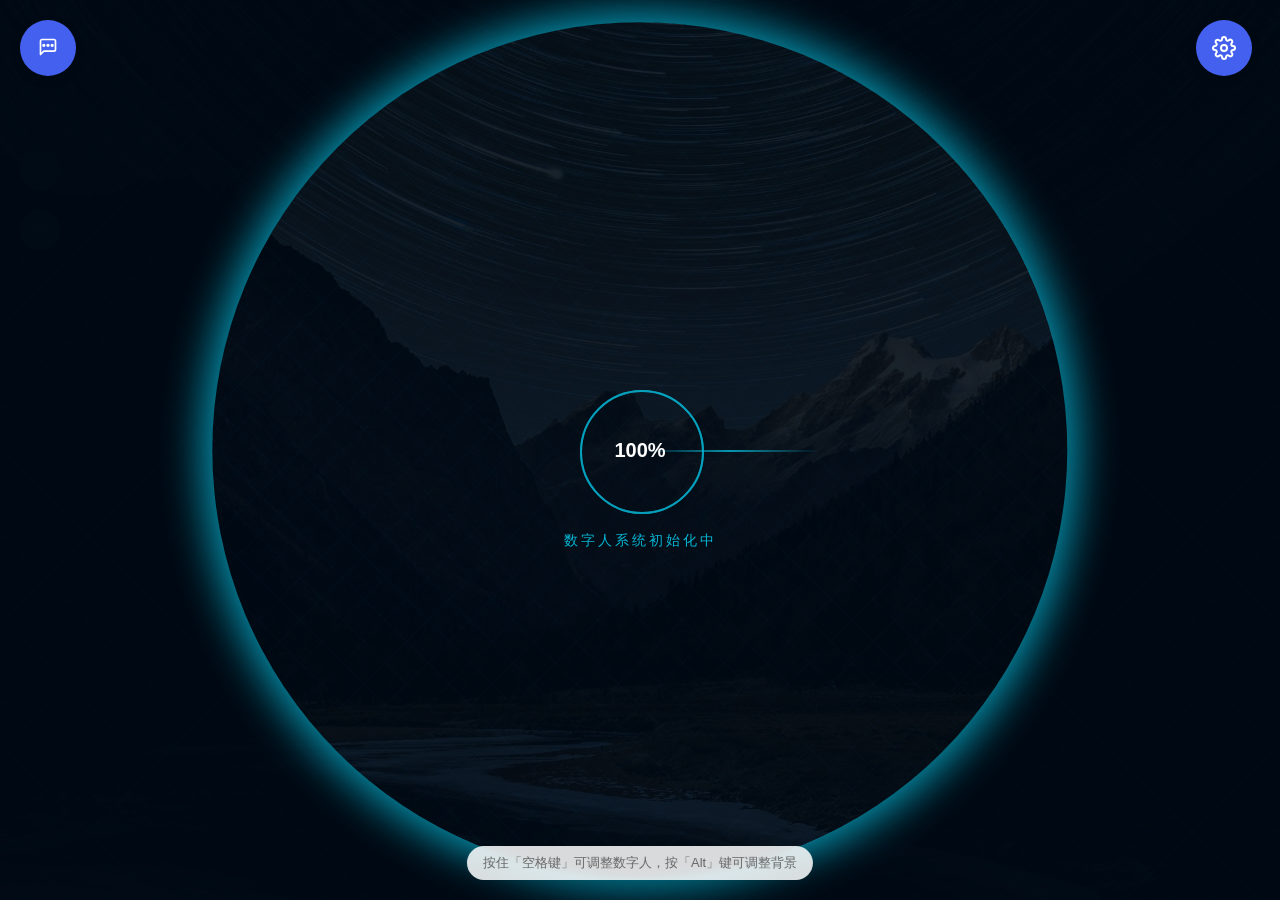
==== webrtcapi-asr.html @ 17088f45 "解决宽高比失调的图片居中问题，并且数字人位置逻辑暴露选项给用户选择，为数字人缩小后宽度暴露控件控制" ====
<!DOCTYPE html>
<html>
<head>
    <meta charset="UTF-8"/>
    <meta name="viewport" content="width=device-width, initial-scale=1.0, maximum-scale=1.0, user-scalable=no">
    <title>数字人控制面板</title>
    <!-- 添加广播服务脚本引用 -->
    <script src="./asr/ws-bridge.js"></script>
    <!-- 添加 Face-API.js引用 -->
    <!-- <script defer src="https://gcore.jsdelivr.net/npm/@vladmandic/face-api@1.7.12/dist/face-api.js"></script> -->
    <script src="./face/face-api.js"></script>
    <script>
        // 初始化Face-API模型路径
        document.addEventListener('DOMContentLoaded', async () => {
            try {
                // 设置模型加载路径，使用jsDelivr CDN加速
                const MODEL_URL = './moduls/';
                
                // 加载人脸检测模型（只加载最基础的模型即可）
                await faceapi.nets.tinyFaceDetector.loadFromUri(MODEL_URL);
                console.log('人脸检测模型加载成功');
                
                // 将faceapi对象绑定到window，方便全局访问
                window.faceApiLoaded = true;
            } catch (error) {
                console.error('人脸检测模型加载失败:', error);
            }
        });
    </script>
    <script type="module">
        // 导入加载动画组件
        import LoadingAnimation from './loading-animation-component.js';
        
        // 当页面加载完成后初始化加载动画
        document.addEventListener('DOMContentLoaded', () => {
            // 创建加载动画实例
            const loadingAnimation = new LoadingAnimation({
                loadingText: '数字人系统初始化中',
                autoStart: true,
                duration: 800,
                onComplete: () => {
                    console.log('加载动画完成，页面内容已完全显示');
                }
            });
            
            // 将加载动画实例绑定到window对象，以便其他地方可以访问
            window.loadingAnimation = loadingAnimation;
        });
    </script>
    <style>
        :root {
            --primary-color: #4361ee;
            --primary-hover: #3a56d4;
            --secondary-color: #f72585;
            --text-primary: #333;
            --text-secondary: #666;
            --background-light: #ffffff;
            --background-dark: #f8f9fa;
            --border-color: #e0e0e0;
            --success-color: #2ec4b6;
            --warning-color: #ff9f1c;
            --box-shadow: 0 4px 12px rgba(0, 0, 0, 0.08);
            --border-radius: 12px;
            --transition: all 0.1s ease;
        }

        body {
            font-family: 'Inter', -apple-system, BlinkMacSystemFont, 'Segoe UI', Roboto, Oxygen, Ubuntu, Cantarell, sans-serif;
            margin: 0;
            padding: 0;
            background-image: linear-gradient(135deg, #f5f7fa 0%, #e4e7eb 100%);
            overflow: hidden;
            color: var(--text-primary);
        }

        @font-face {
            font-family: 'ChillLongCangKaiMedium';
            src: url('./font-family/ChillLongCangKai_Medium.otf') format('opentype');
            font-weight: normal;
            font-style: normal;
        }

        /* @font-face {
            font-family: 'ChillLongCangKaiExtraBold';
            src: url('./font-family/ChillLongCangKai_ExtraBold.otf') format('opentype');
            font-weight: normal;
            font-style: normal;
        }

        @font-face {
            font-family: 'ChillLongCangKaiBold';
            src: url('./font-family/ChillLongCangKai_Bold.otf') format('opentype');
            font-weight: normal;
            font-style: normal;
        }

        @font-face {
            font-family: 'ChillLongCangKaiRegular';
            src: url('./font-family/ChillLongCangKai_Regular.otf') format('opentype');
            font-weight: normal;
            font-style: normal;
        } */

        /* ASR状态指示器样式 */
        #asr-status {
            position: fixed;
            bottom: 20px;
            right: 85px;
            background-color: rgba(255, 255, 255, 0.85);
            color: var(--success-color);
            padding: 8px 15px;
            border-radius: 50px;
            font-size: 14px;
            box-shadow: var(--box-shadow);
            z-index: 1002;
            backdrop-filter: blur(4px);
            cursor: pointer;
            transition: var(--transition);
        }
        
        #asr-status.paused {
            color: var(--warning-color);
        }
        
        #asr-status:hover {
            background-color: rgba(255, 255, 255, 0.95);
            transform: translateY(-2px);
        }

        .main-container {
            position: relative;
            width: 100vw;
            height: 100vh;
            background-size: cover;
            background-position: center;
            background-repeat: no-repeat;
        }

        #media {
            width: 100%;
            height: 100%;
            position: relative;
            display: flex;
            justify-content: center;
            align-items: center;
        }

        #canvas {
            position: absolute;
            z-index: 1000;
            cursor: default;
            transition: var(--transition);
        }

        #canvas.draggable {
            cursor: move;
            filter: brightness(1.05);
        }

        .canvas-status {
            position: absolute;
            bottom: 20px;
            left: 50%;
            transform: translateX(-50%);
            font-size: 13px;
            color: var(--text-secondary);
            background-color: rgba(255, 255, 255, 0.85);
            padding: 8px 16px;
            border-radius: 50px;
            z-index: 1001;
            box-shadow: var(--box-shadow);
            transition: var(--transition);
            backdrop-filter: blur(4px);
        }

        /* 设置按钮样式 */
        #settings-button {
            position: absolute;
            top: 20px;
            right: 20px;
            width: 56px;
            height: 56px;
            border-radius: 50%;
            background-color: var(--primary-color);
            box-shadow: var(--box-shadow);
            cursor: pointer;
            z-index: 1002;
            display: flex;
            justify-content: center;
            align-items: center;
            transition: var(--transition);
            border: none;
        }

        #settings-button:hover {
            transform: scale(1.05);
            background-color: var(--primary-hover);
        }

        #settings-button img {
            width: 28px;
            height: 28px;
            opacity: 0.8;
            transition: var(--transition);
        }

        #settings-button:hover img {
            opacity: 1;
        }

        /* 弹窗样式 */
        #settings-modal {
            display: none;
            position: absolute;
            top: 20px;
            right: 20px;
            width: 400px;
            background-color: var(--background-light);
            border-radius: var(--border-radius);
            box-shadow: 0 10px 30px rgba(0, 0, 0, 0.15);
            z-index: 1003;
            padding: 0;
            max-height: calc(100vh - 40px);
            overflow: hidden;
            transition: var(--transition);
        }

        .modal-scroll-container {
            max-height: calc(100vh - 220px);
            overflow-y: auto;
            padding: 0 20px 20px 20px;
            scrollbar-width: none; /* Firefox */
            -ms-overflow-style: none; /* IE and Edge */
        }

        .modal-scroll-container:hover {
            scrollbar-width: thin; /* Firefox */
            scrollbar-color: var(--border-color) transparent;
        }

        .modal-scroll-container::-webkit-scrollbar {
            width: 0; /* Chrome, Safari, Opera */
            display: none;
        }

        .modal-scroll-container:hover::-webkit-scrollbar {
            width: 6px;
            display: block;
        }

        .modal-scroll-container::-webkit-scrollbar-track {
            background: transparent;
        }

        .modal-scroll-container::-webkit-scrollbar-thumb {
            background-color: var(--border-color);
            border-radius: 10px;
        }

        .chat-modal-header {
            position: sticky;
            top: 0;
            display: flex;
            justify-content: space-between;
            align-items: center;
            padding: 20px;
            border-bottom: 1px solid var(--border-color);
            /*background-color: var(--background-light);*/
            z-index: 2;
        }

        .modal-header {
            position: sticky;
            top: 0;
            display: flex;
            justify-content: space-between;
            align-items: center;
            padding: 20px;
            border-bottom: 1px solid var(--border-color);
            background-color: var(--background-light);
            z-index: 2;
        }

        .modal-header h2 {
            margin: 0;
            font-size: 18px;
            font-weight: 600;
            color: var(--text-primary);
        }

        .close-button {
            background: none;
            border: none;
            font-size: 24px;
            cursor: pointer;
            color: var(--text-secondary);
            display: flex;
            align-items: center;
            justify-content: center;
            width: 32px;
            height: 32px;
            border-radius: 50%;
            transition: var(--transition);
        }

        .close-button:hover {
            background-color: rgba(0, 0, 0, 0.05);
            color: var(--text-primary);
        }

        .modal-section {
            margin-bottom: 22px;
            padding-bottom: 18px;
            border-bottom: 1px solid var(--border-color);
        }

        .modal-section:last-child {
            border-bottom: none;
            margin-bottom: 0;
            padding-bottom: 0;
        }

        .section-title {
            font-size: 16px;
            font-weight: 600;
            margin: 20px 0 16px 0;
            color: var(--text-primary);
            display: flex;
            align-items: center;
        }

        .section-title svg {
            margin-right: 8px;
            color: var(--primary-color);
        }

        /* 表单样式 */
        .form-group {
            margin-bottom: 16px;
        }

        .form-group label {
            display: block;
            margin-bottom: 8px;
            font-size: 14px;
            color: var(--text-secondary);
            font-weight: 500;
        }

        .form-control {
            width: 100%;
            padding: 12px;
            border: 1px solid var(--border-color);
            border-radius: 8px;
            box-sizing: border-box;
            resize: vertical;
            font-family: inherit;
            transition: var(--transition);
            font-size: 14px;
        }

        .form-control:focus {
            outline: none;
            border-color: var(--primary-color);
            box-shadow: 0 0 0 3px rgba(67, 97, 238, 0.15);
        }

        .range-container {
            display: flex;
            align-items: center;
            gap: 12px;
        }

        .range-container input[type="range"] {
            flex: 1;
        }

        .range-value {
            min-width: 40px;
            padding: 4px 8px;
            background-color: var(--background-dark);
            border-radius: 4px;
            text-align: center;
            font-size: 13px;
            font-weight: 500;
            border: 0;
        }

        button {
            padding: 10px 16px;
            background-color: var(--primary-color);
            color: white;
            border: none;
            border-radius: 8px;
            cursor: pointer;
            font-size: 14px;
            font-weight: 500;
            margin-right: 8px;
            margin-bottom: 8px;
            transition: var(--transition);
        }

        button:hover {
            background-color: var(--primary-hover);
            transform: translateY(-1px);
        }

        button:active {
            transform: translateY(0);
        }

        button:disabled {
            background-color: #cccccc;
            cursor: not-allowed;
            transform: none;
        }

        .button-group {
            display: flex;
            flex-wrap: wrap;
            gap: 8px;
        }

        /* 开关样式 */
        .switch-container {
            display: flex;
            align-items: center;
            margin-bottom: 16px;

        }

        .switch-container label {
            margin: 0 10px 0 0;
            cursor: pointer;
        }

        .switch {
            position: relative;
            display: inline-block;
            width: 44px;
            height: 24px;
        }

        .switch input {
            opacity: 0;
            width: 0;
            height: 0;
        }

        .slider {
            position: absolute;
            cursor: pointer;
            top: 0;
            left: 0;
            right: 0;
            bottom: 0;
            background-color: #ccc;
            transition: .4s;
            border-radius: 34px;
        }

        .slider:before {
            position: absolute;
            content: "";
            height: 18px;
            width: 18px;
            left: 3px;
            bottom: 3px;
            background-color: white;
            transition: .4s;
            border-radius: 50%;
        }

        input:checked + .slider {
            background-color: var(--primary-color);
        }

        input:focus + .slider {
            box-shadow: 0 0 0 3px rgba(67, 97, 238, 0.15);
        }

        input:checked + .slider:before {
            transform: translateX(20px);
        }

        /* 文件上传样式 */
        .file-upload {
            position: relative;
            overflow: hidden;
            margin-top: 8px;
            width: 100%;
        }

        .file-upload-label {
            display: block;
            padding: 12px;
            background-color: var(--background-dark);
            color: var(--text-primary);
            border: 1px dashed var(--border-color);
            border-radius: 8px;
            cursor: pointer;
            text-align: center;
            transition: var(--transition);
        }

        .file-upload-label:hover {
            background-color: #f0f0f0;
        }

        .file-upload-label svg {
            margin-right: 8px;
            vertical-align: middle;
        }

        .file-upload input[type="file"] {
            position: absolute;
            font-size: 100px;
            opacity: 0;
            right: 0;
            top: 0;
            cursor: pointer;
        }

        /* 按钮变体 */
        .btn-secondary {
            background-color: var(--background-dark);
            color: var(--text-primary);
            border: 1px solid var(--border-color);
        }

        .btn-secondary:hover {
            background-color: #e9ecef;
        }

        .btn-success {
            background-color: var(--success-color);
        }

        .btn-success:hover {
            background-color: #25b0a3;
        }

        .btn-warning {
            background-color: var(--warning-color);
        }

        .btn-warning:hover {
            background-color: #f59000;
        }

        /* 颜色选择器样式 */
        input[type="color"] {
            -webkit-appearance: none;
            border: none;
            width: 40px;
            height: 40px;
            border-radius: 8px;
            cursor: pointer;
        }

        input[type="color"]::-webkit-color-swatch-wrapper {
            padding: 0;
        }

        input[type="color"]::-webkit-color-swatch {
            border: none;
            border-radius: 8px;
        }

        .color-preview {
            display: flex;
            align-items: center;
        }

        .color-value {
            margin-left: 12px;
            font-family: monospace;
            font-size: 14px;
            padding: 4px 8px;
            background-color: var(--background-dark);
            border-radius: 4px;
        }

        /* ASR iframe */
        .asr-container {
            background-color: var(--background-dark);
            border: 1px solid var(--border-color);
            border-radius: 8px;
            /*overflow: hidden;*/
            height: auto; /* Change from 100% to auto */
        }

        #asr-iframe {
            border: none;
            background-color: white;
            height: auto; /* Allow height to adjust automatically */
            min-height: 500px; /* Set a minimum height if needed */
        }

        /* 响应式样式 */
        @media (max-width: 768px) {
            #settings-modal {
                width: calc(100% - 40px);
                right: 20px;
                /*max-height: 80vh;*/
            }

            #settings-button {
                width: 48px;
                height: 48px;
            }

            #settings-button img {
                width: 24px;
                height: 24px;
            }

            .canvas-status {
                display: none;
            }
        }

        /* 标签页样式 */
        .tabs {
            display: flex;
            border-bottom: 1px solid var(--border-color);
            margin-bottom: 20px;
            overflow-x: auto;
            scrollbar-width: none;
            white-space: nowrap;
        }

        .tabs::-webkit-scrollbar {
            display: none;
        }

        .tab-button {
            padding: 10px 16px;
            background: none;
            border: none;
            border-bottom: 2px solid transparent;
            color: var(--text-secondary);
            font-size: 14px;
            font-weight: 500;
            cursor: pointer;
            margin: 0;
            transition: var(--transition);
        }

        .tab-button:hover {
            color: var(--text-primary);
            background: none;
            transform: none;
        }

        .tab-button.active {
            color: var(--primary-color);
            border-bottom: 2px solid var(--primary-color);
        }

        .tab-content {
            display: none;
        }

        .tab-content.active {
            display: block;
        }

        /* 隐藏元素 */
        #audio {
            display: none;
        }

        /* 遮罩层 */
        #modal-overlay {
            display: none;
            position: fixed;
            top: 0;
            left: 0;
            width: 100%;
            height: 100%;
            /*background-color: rgba(0, 0, 0, 0.2);*/
            /*取消遮罩层的模糊效果*/
            /*backdrop-filter: blur(2px);*/
            z-index: 1000;
            transition: var(--transition);
        }

        .status-indicator {
            position: fixed;
            bottom: 20px;
            right: 20px;
            background-color: rgba(255, 255, 255, 0.85);
            color: var(--success-color);
            padding: 8px 15px;
            border-radius: 50px;
            font-size: 14px;
            box-shadow: var(--box-shadow);
            z-index: 1002;
            backdrop-filter: blur(4px);
            cursor: pointer;
            transition: var(--transition);
        }
        
        .status-indicator.paused {
            color: var(--warning-color);
        }
        
        .status-indicator:hover {
            background-color: rgba(255, 255, 255, 0.95);
            transform: translateY(-2px);
        }

        #chat-modal {
            display: none;
            position: absolute;
            top: 20px;
            left: 90px; /* 修改为90px，留出足够空间不覆盖show-chat-modal按钮 */
            max-width: 25%; /* 修改为25% */
            /*background-color: var(--background-light);*/
            border-radius: var(--border-radius);
            z-index: 1002;
            padding: 0;
            max-height: 90%; /* 修改为100% */
            overflow: hidden;
            /*transition: var(--transition);*/
        }

        #chat-modal:hover {
            box-shadow: 0 10px 30px rgba(0, 0, 0, 0.15);
        }

        /* 覆盖 #chat-modal 内部的 .modal-scroll-container 的 padding 属性 */
        #chat-modal .modal-scroll-container {
            padding: 20px; /* 这里设置你想要的 padding 值 */
            /* opacity: 0.65; */
        }

        #chat-modal .modal-scroll-container .div {
            white-space: nowrap;
            overflow: visible;
            word-break: break-all;
            overflow-wrap: break-word;
        }

        #show-chat-modal {
            position: absolute;
            top: 20px;
            left: 20px;
            width: 56px;
            height: 56px;
            border-radius: 50%;
            background-color: var(--primary-color);
            box-shadow: var(--box-shadow);
            cursor: pointer;
            z-index: 1003;
            transition: all 0.3s ease;
        }

        #test-chat-media {
            position: fixed;
            top: 150px;
            left: 20px;
            width: 40px;
            height: 40px;
            border-radius: 50%;
            background-color: #42B983;
            color: white;
            border: none;
            box-shadow: 0 2px 10px rgba(0, 0, 0, 0.2);
            display: flex;
            align-items: center;
            justify-content: center;
            align-items: center;
            transition: var(--transition);
            border: none;
            /* display: none; */
        }
        
        /* 添加媒体播放测试按钮样式 */
        #test-media-player-btn {
            position: fixed;
            top: 210px;
            left: 20px;
            width: 40px;
            height: 40px;
            border-radius: 50%;
            background-color: #3498db;
            color: white;
            border: none;
            box-shadow: 0 2px 10px rgba(0, 0, 0, 0.2);
            display: flex;
            align-items: center;
            justify-content: center;
            transition: var(--transition);
        }
        
        #test-media-player-btn:hover {
            transform: scale(1.1);
            background-color: #2980b9;
        }
        
        #test-media-player-btn svg {
            width: 20px;
            height: 20px;
        }

        #show-chat-modal:hover {
            transform: scale(1.05);
            background-color: var(--primary-hover);
        }

        .chat-item {
            /* 每个聊天消息的样式 */
            /*border: 1px solid #dcdcdc;*/
            border-radius: 8px;
            /*padding: 10px;*/
            margin-bottom: 10px;
            /*background-color: #ffffff;*/
            /*box-shadow: 0 2px 4px rgba(0, 0, 0, 0.3);*/
            transition: all 0.3s ease;
            /*white-space: nowrap;*/
            overflow: visible;
            word-break: break-all;
            overflow-wrap: break-word;
        }

        .chat-item .div {
            /*white-space: nowrap;*/
            overflow: visible;
            word-break: break-all;
            overflow-wrap: break-word;
        }

        .chat-item:hover {
            /* 鼠标悬停时的样式 */
            box-shadow: 0 4px 8px rgba(0, 0, 0, 0.5);
            transform: translateY(-2px);
        }

        #test-chat-media:hover {
            transform: scale(1.1);
            background-color: #35A171;
        }

        #test-chat-media svg, #show-chat-modal svg {
            width: 20px;
            height: 20px;
        }
        
        /* 添加语音识别圆形按钮样式 */
        #voice-recognition-button {
            position: fixed;
            bottom: 30px;
            left: 50%;
            transform: translateX(-50%);
            width: 60px;
            height: 60px;
            border-radius: 50%;
            background-color: #4361ee;
            color: white;
            border: none;
            box-shadow: 0 4px 15px rgba(0, 0, 0, 0.3);
            display: flex;
            align-items: center;
            justify-content: center;
            cursor: pointer;
            transition: all 0.2s ease;
            z-index: 1003;
            outline: none;
            display: none;
        }
        
        #voice-recognition-button:active, 
        #voice-recognition-button.recording {
            background-color: #f72585;
            box-shadow: 0 2px 8px rgba(0, 0, 0, 0.2);
            transform: translateX(-50%) scale(0.95);
        }
        
        #voice-recognition-button svg {
            width: 30px;
            height: 30px;
        }
        
        /* 添加录音动画效果 */
        #voice-recognition-button.recording::before {
            content: '';
            position: absolute;
            width: 100%;
            height: 100%;
            border-radius: 50%;
            background-color: rgba(247, 37, 133, 0.3);
            animation: pulse 1.5s infinite;
        }
        
        @keyframes pulse {
            0% {
                transform: scale(1);
                opacity: 0.7;
            }
            70% {
                transform: scale(1.2);
                opacity: 0;
            }
            100% {
                transform: scale(1.2);
                opacity: 0;
            }
        }
        
        /* 移动设备适配 */
        @media (max-width: 768px) {
            #voice-recognition-button {
                width: 80px;
                height: 80px;
                bottom: 40px;
                display: flex;
            }
            
            #voice-recognition-button svg {
                width: 40px;
                height: 40px;
            }
            
            /* 在语音识别标签页时调整按钮位置 */
            .tab-recognition-active #voice-recognition-button {
                bottom: 20px;
            }
        }
        
        /* 平板设备适配 */
        @media (min-width: 769px) and (max-width: 1024px) {
            #voice-recognition-button {
                width: 70px;
                height: 70px;
                bottom: 35px;
            }
            
            #voice-recognition-button svg {
                width: 35px;
                height: 120px;
            }
        }
        
        /* 桌面设备适配 */
        @media (min-width: 1025px) {
            #voice-recognition-button {
                width: 60px;
                height: 60px;
                bottom: 30px;
                right: 30px;
                left: auto;
                transform: none;
            }
            
            #voice-recognition-button:active, 
            #voice-recognition-button.recording {
                transform: scale(0.95);
            }
        }

        /* 手机端对话框底部居中样式 */
        @media (max-width: 768px) {
            #chat-modal {
                left: 0 !important;
                right: 0 !important;
                top: auto !important;
                bottom: 120px !important;
                width: 100vw !important;
                max-width: 100vw !important;
                height: 160px !important;
                max-height: 20vh !important;
                border-radius: 16px 16px 0 0 !important;
                padding-bottom: env(safe-area-inset-bottom, 0); /* 兼容iPhone X底部安全区 */
                box-shadow: 0 -2px 16px rgba(0,0,0,0.12);

            }
            #chat-modal .modal-scroll-container {
                padding: 10px 8px 8px 8px;
                max-height: 100%;
            }
        }
        #info_div {
            margin-bottom: 16px;
            font-weight: 500;
            color: var(--text-primary);
            text-align: center;
            padding: 8px;
            border-radius: 8px;
            background-color: rgba(67, 97, 238, 0.1);
        }
        
        /* 自定义播放列表样式 */
        .custom-playlist-wrapper {
            border: 1px solid var(--border-color);
            border-radius: 8px;
            overflow: hidden;
            max-height: 200px;
            position: relative;
            transition: box-shadow 0.2s ease;
        }
        
        .custom-playlist-wrapper:focus-within {
            box-shadow: 0 0 0 2px rgba(58, 86, 212, 0.3);
        }
        
        .custom-playlist-scroll {
            overflow-y: auto;
            max-height: 200px;
            padding: 0;
            -webkit-overflow-scrolling: touch; /* 提升iOS滚动体验 */
            scrollbar-width: thin;
            scrollbar-color: var(--primary-color) transparent;
        }
        
        /* 自定义滚动条样式 */
        .custom-playlist-scroll::-webkit-scrollbar {
            width: 6px;
        }
        
        .custom-playlist-scroll::-webkit-scrollbar-thumb {
            background-color: var(--primary-color);
            border-radius: 3px;
        }
        
        .custom-playlist-scroll::-webkit-scrollbar-track {
            background-color: transparent;
        }
        
        .custom-playlist {
            list-style: none;
            margin: 0;
            padding: 0;
        }
        
        .playlist-item {
            padding: 10px 12px;
            display: flex;
            align-items: center;
            border-bottom: 1px solid var(--border-color);
            cursor: pointer;
            transition: background-color 0.2s ease;
            user-select: none; /* 防止文本被选中 */
            -webkit-tap-highlight-color: transparent; /* 移除iOS点击高亮 */
            position: relative;
        }
        
        .playlist-item:last-child {
            border-bottom: none;
        }
        
        .playlist-item:active {
            background-color: rgba(58, 86, 212, 0.3);
        }
        
        .playlist-item.selected {
            background-color: rgba(58, 86, 212, 0.2);
        }
        
        .playlist-item.playing {
            font-weight: bold;
            color: var(--primary-color);
            background-color: rgba(58, 86, 212, 0.1);
        }
        
        .playlist-item.playing::before {
            content: '▶';
            margin-right: 8px;
            font-size: 10px;
        }
        
        .track-name {
            flex: 1;
            white-space: nowrap;
            overflow: hidden;
            text-overflow: ellipsis;
        }
        
        /* 触摸设备样式优化 */
        @media (pointer: coarse) {
            .playlist-item {
                padding: 12px 15px; /* 更大的点击区域 */
                min-height: 24px; /* 确保有足够的高度 */
            }
            
            .playlist-controls .btn-small {
                padding: 10px 15px; /* 更大的按钮 */
            }
        }
        
        /* 播放列表控制按钮样式 */
        .playlist-control-btn {
            white-space: nowrap; /* 防止文本换行 */
            overflow: hidden; /* 隐藏溢出内容 */
            text-overflow: ellipsis; /* 文本溢出时显示省略号 */
            min-width: 0; /* 允许按钮缩小至比内容小 */
            padding: 8px 10px; /* 统一内边距 */
        }
        
        /* 输入框样式 */
        .input-field {
            border: 1px solid var(--border-color);
            border-radius: 4px;
            padding: 8px 12px;
            font-size: 14px;
            background-color: var(--bg-color);
            color: var(--text-primary);
            box-shadow: inset 0 1px 3px rgba(0, 0, 0, 0.05);
            transition: border-color 0.2s, box-shadow 0.2s;
        }
        
        .input-field:focus {
            border-color: var(--primary-color);
            box-shadow: inset 0 1px 3px rgba(0, 0, 0, 0.05), 0 0 0 2px rgba(58, 86, 212, 0.2);
            outline: none;
        }
        
        .input-field[readonly] {
            background-color: rgba(0, 0, 0, 0.03);
            cursor: default;
        }
        
        /* 按钮文本切换 */
        .btn-text-short {
            display: none; /* 默认隐藏短文本 */
        }
        
        /* 窄屏幕适配 */
        @media (max-width: 480px) {
            .playlist-controls {
                gap: 5px; /* 减小按钮间距 */
            }
            
            .playlist-control-btn {
                padding: 8px 5px; /* 减小内边距 */
            }
        }
        
        /* 超窄屏幕适配 */
        @media (max-width: 360px) {
            .btn-text-normal {
                display: none; /* 隐藏正常文本 */
            }
            
            .btn-text-short {
                display: inline; /* 显示短文本 */
            }
            
            .playlist-control-btn {
                padding: 8px 3px; /* 进一步减小内边距 */
            }
        }
        
        /* 待恢复的播放列表项目 */
        .playlist-item.pending-restore {
            background-color: rgba(0, 0, 0, 0.05);
            border-left: 3px solid #e18709;
            padding-left: 9px; /* 12px - 3px(边框) */
        }
        
        .playlist-item.pending-restore .track-name {
            color: var(--text-secondary);
        }
        
        .pending-icon {
            margin-left: 8px;
            opacity: 0.7;
            color: #e18709;
        }
        
        /* 窄屏幕适配 */
        @media (max-width: 480px) {
            .playlist-controls {
                gap: 5px; /* 减小按钮间距 */
            }
            
            .playlist-control-btn {
                padding: 8px 5px; /* 减小内边距 */
            }
        }

        /* 响应式按钮文本样式 */
        @media screen and (max-width: 576px) {
            #browse-folder-btn .full-text {
                display: none;
            }
            #browse-folder-btn .short-text {
                display: inline !important;
            }
        }

        /* 科技感媒体播放器样式 */
        .tech-media-player {
            position: fixed;
            top: 0;
            left: 0;
            width: 100%;
            height: 100%;
            display: flex;
            justify-content: center;
            align-items: center;
            z-index: 1005;
            background-color: transparent;
            backdrop-filter: none;
            opacity: 0;
            pointer-events: none;
            transition: opacity 0.5s ease;
        }
        
        .tech-media-player.active {
            opacity: 1;
            pointer-events: auto;
        }
        
        .tech-media-player-inner {
            position: relative;
            width: 60%;
            min-width: 300px;
            max-width: 1200px;
            transform: scale(0.5);
            transition: transform 0.5s cubic-bezier(0.175, 0.885, 0.32, 1.275);
            box-shadow: 0 0 30px rgba(0, 180, 250, 0.5);
        }
        
        .tech-media-player.active .tech-media-player-inner {
            transform: scale(1);
        }
        
        .tech-media-content {
            width: 100%;
            height: 100%;
            background-color: rgba(20, 30, 48, 0.8);
            border: 2px solid rgba(0, 180, 250, 0.7);
            border-radius: 10px;
            overflow: hidden;
            display: flex;
            justify-content: center;
            align-items: center;
        }
        
        .tech-media-content img,
        .tech-media-content video {
            width: 100%;
            height: 100%;
            object-fit: contain;
        }
        
        .tech-player-border {
            position: absolute;
            width: 20px;
            height: 20px;
            border-color: rgb(0, 195, 255);
            border-style: solid;
            border-width: 0;
        }
        
        .tech-player-border.top-left {
            top: -3px;
            left: -3px;
            border-top-width: 3px;
            border-left-width: 3px;
        }
        
        .tech-player-border.top-right {
            top: -3px;
            right: -3px;
            border-top-width: 3px;
            border-right-width: 3px;
        }
        
        .tech-player-border.bottom-left {
            bottom: -3px;
            left: -3px;
            border-bottom-width: 3px;
            border-left-width: 3px;
        }
        
        .tech-player-border.bottom-right {
            bottom: -3px;
            right: -3px;
            border-bottom-width: 3px;
            border-right-width: 3px;
        }
        
        .tech-player-close {
            position: absolute;
            top: 10px;
            right: 0px;
            width: 20px;
            height: 20px;
            background-color: transparent;
            border: none;
            display: flex;
            justify-content: center;
            align-items: center;
            color: rgba(255, 255, 255, 0.8);
            cursor: pointer;
            transition: all 0.2s ease;
            z-index: 10;
            padding: 0;
        }
        
        .tech-player-close:hover {
            transform: scale(1.2);
            color: rgb(255, 70, 70);
        }
        
        .tech-player-close svg {
            width: 24px;
            height: 24px;
            /* stroke: currentColor; */
            stroke-width: 2;
        }

        /* 用于数字人位置移动的动画 */
        @keyframes moveDigitalHuman {
            0% { transform: translate(0, 0) scale(1); }
            100% { transform: translate(var(--move-x), var(--move-y)) scale(var(--scale)); }
        }

        .dh-animating {
            animation: moveDigitalHuman 0.5s forwards ease-in-out;
        }
        
        /* 对科技感媒体播放器关闭按钮的增强样式 */
        .tech-player-close {
            outline: none !important;
            -webkit-tap-highlight-color: transparent;
            -webkit-appearance: none;
            -moz-appearance: none;
            appearance: none;
        }
        
        .tech-player-close:hover,
        .tech-player-close:focus,
        .tech-player-close:active {
            outline: none !important;
            background-color: transparent !important;
            box-shadow: none !important;
        }
        
        /* 移除button元素的默认外观 */
        /* button {
            -webkit-appearance: none;
            -moz-appearance: none;
            appearance: none;
        } */
    </style>

    <!-- 添加人脸检测相关的JavaScript -->
    <script>
        // 全局变量
        let faceDetectionActive = false;
        let faceDetectionInterval = null;
        let faceDetected = false;
        let faceDetectionQueue = []; // 存储等待人脸检测的消息队列
        let videoStream = null;
        
        // 初始化摄像头和人脸检测
        async function initFaceDetection() {


            if (!window.faceApiLoaded) {
                console.error('人脸检测模型尚未加载完成');
                return false;
            }
            
            // 获取DOM元素
            const video = document.getElementById('face-video');
            const container = document.getElementById('face-detection-container');
            const faceStatus = document.getElementById('face-status');
            
            try {
                // 请求摄像头权限
                videoStream = await navigator.mediaDevices.getUserMedia({ 
                    video: {
                        width: 320,
                        height: 240,
                        facingMode: 'user'
                    }
                });
                
                // 设置视频源
                video.srcObject = videoStream;
                
                // 显示容器，永久不显示人脸检测框
                // container.style.display = 'block';
                faceStatus.textContent = '正在检测人脸...';
                
                // 设置人脸检测标志
                faceDetectionActive = true;
                
                // 启动人脸检测循环
                startFaceDetection();
                
                return true;
            } catch (error) {
                console.error('获取摄像头失败:', error);
                faceStatus.textContent = '摄像头访问失败';
                return false;
            }
        }
        
        // 停止人脸检测
        function stopFaceDetection() {
            // 清除检测循环
            if (faceDetectionInterval) {
                clearInterval(faceDetectionInterval);
                faceDetectionInterval = null;
            }
            
            // 停止视频流
            if (videoStream) {
                videoStream.getTracks().forEach(track => track.stop());
                videoStream = null;
            }
            
            // 隐藏容器
            const container = document.getElementById('face-detection-container');
            if (container) {
                container.style.display = 'none';
            }
            
            // 重置状态
            faceDetectionActive = false;
            faceDetected = false;
        }
        
        // 启动人脸检测循环
        function startFaceDetection() {
            const video = document.getElementById('face-video');
            const canvas = document.getElementById('face-canvas');
            const faceStatus = document.getElementById('face-status');
            const displaySize = { width: video.width, height: video.height };
            
            // 设置canvas尺寸
            faceapi.matchDimensions(canvas, displaySize);
            
            // 启动检测循环
            faceDetectionInterval = setInterval(async () => {
                if (!video || !faceDetectionActive) return;
                
                try {
                    // 使用TinyFaceDetector进行人脸检测
                    const detections = await faceapi.detectAllFaces(video, new faceapi.TinyFaceDetectorOptions());
                    
                    // 绘制检测结果
                    const context = canvas.getContext('2d');
                    context.clearRect(0, 0, canvas.width, canvas.height);
                    
                    // 可视化人脸检测结果
                    if (detections.length > 0) {
                        const resizedDetections = faceapi.resizeResults(detections, displaySize);
                        faceapi.draw.drawDetections(canvas, resizedDetections);
                        
                        // 标记人脸已检测到
                        if (!faceDetected) {
                            faceDetected = true;
                            faceStatus.textContent = '人脸检测成功!';
                            faceStatus.style.backgroundColor = 'rgba(46, 196, 182, 0.7)';
                            
                            // 处理队列中的消息
                            processFaceDetectionQueue();
                        }
                    } else {
                        faceDetected = false;
                        faceStatus.textContent = '未检测到人脸';
                        faceStatus.style.backgroundColor = 'rgba(255, 159, 28, 0.7)';
                    }
                } catch (error) {
                    console.error('人脸检测错误:', error);
                }
            }, 75); // 每100毫秒检测一次
            
            // 设置自动关闭定时器，3000毫秒后停止人脸检测
            setTimeout(() => {
                // 如果还没检测到人脸，显示超时信息
                if (!faceDetected) {
                    faceStatus.textContent = '检测超时，请重试';
                    faceStatus.style.backgroundColor = 'rgba(247, 37, 133, 0.7)';
                }
                
                // 1秒后自动关闭检测
                setTimeout(() => {
                    console.log('人脸检测时间到，自动停止检测');
                    stopFaceDetection();
                }, 1000);
            }, 2000);
        }
        
        // 添加消息到人脸检测队列
        function addToFaceDetectionQueue(message) {
            // 将消息添加到队列
            faceDetectionQueue.push(message);

            // 获取最后一个队列消息
            const lastMessage = faceDetectionQueue[faceDetectionQueue.length - 1];
            // 将最后一个消息覆盖整个队列
            faceDetectionQueue = [lastMessage];
            // 如果人脸检测尚未初始化，则初始化它
            if (!faceDetectionActive) {
                initFaceDetection();
            } 
            // 如果已经检测到人脸，则处理队列（队列最后一个消息）
            else if (faceDetected) {
                processFaceDetectionQueue();
            }
        }
        
        // 处理人脸检测队列
        async function processFaceDetectionQueue() {
            if (faceDetectionQueue.length === 0 || !faceDetected) return;
            
            // 获取sessionId
            const sessionId = parseInt(window.parent.document.getElementById('sessionid').value);
            
            // 处理队列中的所有消息
            for (const message of faceDetectionQueue) {
                try {
                    // 发送消息到后端
                    const response = await fetch(`http://${window.parent.host}/human`, {
                        body: JSON.stringify({
                            text: message,
                            type: window.messageType,
                            interrupt: window.messageInterrupt,
                            sessionid: sessionId,
                        }),
                        headers: {
                            'Content-Type': 'application/json'
                        },
                        method: 'POST'
                    });
                    
                    addChatMessage(message, 'right', false, 'audio');
                    
                    // 处理响应
                    if (!response.ok) {
                        console.error('后端响应错误:', response.status);
                        const info_div = document.getElementById('info_div');
                        if (info_div) {
                            info_div.innerHTML = '<span style="color:#f72585">❌ 发送到后端失败，状态码: ' + response.status + '</span>';
                        }
                    } else {
                        console.log('识别文本发送成功:', message);
                        // 如果是在iframe中，通知父窗口添加聊天消息
                    }
                } catch (error) {
                    console.error('发送消息错误:', error);
                }
            }
            
            // 清空队列
            faceDetectionQueue = [];
        
            stopFaceDetection();
        }
        
        // 将函数暴露给全局作用域，以便iframe可以调用
        window.addToFaceDetectionQueue = addToFaceDetectionQueue;
        window.initFaceDetection = initFaceDetection;
        window.stopFaceDetection = stopFaceDetection;
    </script>
</head>
<body>
<div class="main-container">
    <div id="media">
        <audio id="audio" autoplay="autoplay"></audio>
        <canvas id="canvas"></canvas>
        <canvas id="canvasOrigin"></canvas>
        <div id="canvas-status" class="canvas-status">按住「空格键」可调整数字人，按「Alt」键可调整背景</div>
    </div>

    <!-- 添加语音识别按钮 -->
    <button id="voice-recognition-button" type="button">
        <svg xmlns="http://www.w3.org/2000/svg" viewBox="0 0 24 24" fill="none" stroke="currentColor" stroke-width="2" stroke-linecap="round" stroke-linejoin="round">
            <path d="M12 1a3 3 0 0 0-3 3v8a3 3 0 0 0 6 0V4a3 3 0 0 0-3-3z"></path>
            <path d="M19 10v2a7 7 0 0 1-14 0v-2"></path>
            <line x1="12" y1="19" x2="12" y2="23"></line>
            <line x1="8" y1="23" x2="16" y2="23"></line>
        </svg>
    </button>

    <!-- 设置按钮 -->
    <button id="settings-button">
        <svg xmlns="http://www.w3.org/2000/svg" width="24" height="24" viewBox="0 0 24 24" fill="none" stroke="currentColor" stroke-width="2" stroke-linecap="round" stroke-linejoin="round">
            <circle cx="12" cy="12" r="3"></circle>
            <path d="M19.4 15a1.65 1.65 0 0 0 .33 1.82l.06.06a2 2 0 0 1 0 2.83 2 2 0 0 1-2.83 0l-.06-.06a1.65 1.65 0 0 0-1.82-.33 1.65 1.65 0 0 0-1 1.51V21a2 2 0 0 1-2 2 2 2 0 0 1-2-2v-.09A1.65 1.65 0 0 0 9 19.4a1.65 1.65 0 0 0-1.82.33l-.06.06a2 2 0 0 1-2.83 0 2 2 0 0 1 0-2.83l.06-.06a1.65 1.65 0 0 0 .33-1.82 1.65 1.65 0 0 0-1.51-1H3a2 2 0 0 1-2-2 2 2 0 0 1 2-2h.09A1.65 1.65 0 0 0 4.6 9a1.65 1.65 0 0 0-.33-1.82l-.06-.06a2 2 0 0 1 0-2.83 2 2 0 0 1 2.83 0l.06.06a1.65 1.65 0 0 0 1.82.33H9a1.65 1.65 0 0 0 1-1.51V3a2 2 0 0 1 2-2 2 2 0 0 1 2 2v.09a1.65 1.65 0 0 0 1 1.51 1.65 1.65 0 0 0 1.82-.33l.06-.06a2 2 0 0 1 2.83 0 2 2 0 0 1 0 2.83l-.06.06a1.65 1.65 0 0 0-.33 1.82V9a1.65 1.65 0 0 0 1.51 1H21a2 2 0 0 1 2 2 2 2 0 0 1-2 2h-.09a1.65 1.65 0 0 0-1.51 1z"></path>
        </svg>
    </button>
    <!-- 显示对话记录的按钮 -->
    <button id="show-chat-modal" style="padding: 16px;">
        <svg xmlns="http://www.w3.org/2000/svg" viewBox="0 0 24 24" fill="none" stroke="currentColor" stroke-width="2" stroke-linecap="round" stroke-linejoin="round">
            <path d="M21 15a2 2 0 0 1-2 2H7l-4 4V5a2 2 0 0 1 2-2h14a2 2 0 0 1 2 2z"></path>
            <circle cx="7" cy="10" r="1"></circle>
            <circle cx="12" cy="10" r="1"></circle>
            <circle cx="17" cy="10" r="1"></circle>
        </svg>
    </button>
    <!-- 测试聊天媒体消息的按钮 -->
    <button id="test-chat-media">
        <svg xmlns="http://www.w3.org/2000/svg" viewBox="0 0 24 24" fill="none" stroke="currentColor" stroke-width="2" stroke-linecap="round" stroke-linejoin="round">
            <rect x="3" y="3" width="18" height="18" rx="2" ry="2"></rect>
            <circle cx="8.5" cy="8.5" r="1.5"></circle>
            <polyline points="21 15 16 10 5 21"></polyline>
        </svg>
    </button>
    
    <!-- 新增：测试媒体播放框按钮 -->
    <button id="test-media-player-btn">
        <svg xmlns="http://www.w3.org/2000/svg" viewBox="0 0 24 24" fill="none" stroke="currentColor" stroke-width="2" stroke-linecap="round" stroke-linejoin="round">
            <rect x="2" y="2" width="20" height="20" rx="2.18" ry="2.18"></rect>
            <line x1="7" y1="2" x2="7" y2="22"></line>
            <line x1="17" y1="2" x2="17" y2="22"></line>
            <line x1="2" y1="12" x2="22" y2="12"></line>
            <line x1="2" y1="7" x2="7" y2="7"></line>
            <line x1="2" y1="17" x2="7" y2="17"></line>
            <line x1="17" y1="17" x2="22" y2="17"></line>
            <line x1="17" y1="7" x2="22" y2="7"></line>
        </svg>
    </button>

    <!-- 打开语音识别页面按钮 -->
    <button id="open-asr-page" style="display: none; margin: 0 10px; padding: 8px 16px; background-color: #4361ee; color: white; border: none; border-radius: 4px; cursor: pointer;">
        打开语音识别页面
    </button>

    <!-- &lt;!&ndash; 弹窗遮罩层 &ndash;&gt;-->
    <!-- <div id="modal-overlay"></div>-->

    <!-- 对话记录弹窗 -->
    <div id="chat-modal">
<!--        <div class="chat-modal-header" id="chat-drag-handle">-->
<!--&lt;!&ndash;            <h2>对话记录</h2>&ndash;&gt;-->
<!--        </div>-->
        <div class="modal-scroll-container" id="chat-content">
<!--            <button class="close-button" id="close-chat-modal">&times;</button>-->
<!--            <div class="chat-item">-->
<!--                This is a long text that should wrap inside the chat item container. This is a long text that should wrap inside-->
<!--                the chat item container. This is a long text that should wrap inside the chat item container.-->
<!--            </div>-->
        </div>
    </div>

    <!-- 设置弹窗 -->
    <div id="settings-modal">
        <div class="modal-header" id="drag-handle">
            <h2>数字人控制面板</h2>
            <button class="close-button" id="close-modal">&times;</button>
        </div>

        <div class="modal-scroll-container">
            <div class="tabs">
                <button class="tab-button active" data-tab="tab-main">基础设置</button>
                <button class="tab-button" data-tab="tab-appearance">外观</button>
                <button class="tab-button" data-tab="tab-position">位置</button>
                <button class="tab-button" data-tab="tab-music">音乐</button>
                <button class="tab-button" data-tab="tab-recognition">语音识别</button>
                <button class="tab-button" data-tab="tab-digitallive">数字直播</button>
            </div>

            <!-- 基础控制标签页 -->
            <div id="tab-main" class="tab-content active">
                <div class="modal-section" style="">
                    <div class="section-title">
                        <svg xmlns="http://www.w3.org/2000/svg" width="18" height="18" viewBox="0 0 24 24" fill="none" stroke="currentColor" stroke-width="2" stroke-linecap="round" stroke-linejoin="round">
                            <path d="M12 2v4m0 12v4M4.93 4.93l2.83 2.83m8.48 8.48l2.83 2.83M2 12h4m12 0h4M4.93 19.07l2.83-2.83m8.48-8.48l2.83-2.83"/>
                        </svg>
                        数字人控制
                    </div>
                    <div class="switch-container">
                        <label class="switch">
                            <input type="checkbox" id="use-stun">
                            <span class="slider"></span>
                        </label>
                        <label for="use-stun">使用STUN服务器</label>
                    </div>
                    <div class="button-group">
                        <button id="start" class="btn-success" onclick="start()">
                            <svg xmlns="http://www.w3.org/2000/svg" width="16" height="16" viewBox="0 0 24 24" fill="none" stroke="currentColor" stroke-width="2" stroke-linecap="round" stroke-linejoin="round" style="margin-right: 6px; vertical-align: text-bottom;">
                                <polygon points="5 3 19 12 5 21 5 3"></polygon>
                            </svg>
                            启动数字人
                        </button>
                        <button id="loading" style="display: none" class="btn-default">
                            <svg xmlns="http://www.w3.org/2000/svg" width="16" height="16" viewBox="0 0 24 24" fill="none" stroke="currentColor" stroke-width="2" stroke-linecap="round" stroke-linejoin="round" style="margin-right: 6px; vertical-align: text-bottom;">
                                <polygon points="5 3 19 12 5 21 5 3"></polygon>
                            </svg>
                            加载中...
                        </button>
                        <button id="stop" style="display: none" class="btn-warning" onclick="stop()">
                            <svg xmlns="http://www.w3.org/2000/svg" width="16" height="16" viewBox="0 0 24 24" fill="none" stroke="currentColor" stroke-width="2" stroke-linecap="round" stroke-linejoin="round" style="margin-right: 6px; vertical-align: text-bottom;">
                                <rect x="6" y="4" width="4" height="16"></rect>
                                <rect x="14" y="4" width="4" height="16"></rect>
                            </svg>
                            关闭数字人
                        </button>
                    </div>
                    <input type="hidden" id="sessionid" value="0">
                </div>

                <div class="modal-section" style="">
                    <div class="section-title">
                        <svg xmlns="http://www.w3.org/2000/svg" width="18" height="18" viewBox="0 0 24 24" fill="none" stroke="currentColor" stroke-width="2" stroke-linecap="round" stroke-linejoin="round">
                            <path d="M12 2v4m0 12v4M4.93 4.93l2.83 2.83m8.48 8.48l2.83 2.83M2 12h4m12 0h4M4.93 19.07l2.83-2.83m8.48-8.48l2.83-2.83"/>
                        </svg>
                        远程控制
                    </div>
                    <div id="info_div" style="white-space: pre-line; line-height: 1.5; padding: 8px 12px; border-radius: 4px; background-color: #f5f5f5; margin-bottom: 10px; min-height: 24px;">点击按钮开始建立远控链接</div>
                    <div class="button-group">
                        <button id="connect-ws-btn" class="btn-success" onclick="connectToOCServer()">
                            <svg xmlns="http://www.w3.org/2000/svg" width="16" height="16" viewBox="0 0 24 24" fill="none" stroke="currentColor" stroke-width="2" stroke-linecap="round" stroke-linejoin="round" style="margin-right: 6px; vertical-align: text-bottom;">
                                <polygon points="5 3 19 12 5 21 5 3"></polygon>
                            </svg>
                            建立连接
                        </button>
                        <button id="disconnect-ws-btn" class="btn-warning" onclick="">
                            <svg xmlns="http://www.w3.org/2000/svg" width="16" height="16" viewBox="0 0 24 24" fill="none" stroke="currentColor" stroke-width="2" stroke-linecap="round" stroke-linejoin="round" style="margin-right: 6px; vertical-align: text-bottom;">
                                <rect x="6" y="4" width="4" height="16"></rect>
                                <rect x="14" y="4" width="4" height="16"></rect>
                            </svg>
                            断开连接
                        </button>
                    </div>
<!--                    <input type="hidden" id="sessionid" value="0">-->
                </div>

                <div class="modal-section" style="display: none;">
                    <div class="section-title">
                        <svg xmlns="http://www.w3.org/2000/svg" width="18" height="18" viewBox="0 0 24 24" fill="none" stroke="currentColor" stroke-width="2" stroke-linecap="round" stroke-linejoin="round">
                            <path d="M12 1a3 3 0 0 0-3 3v8a3 3 0 0 0 6 0V4a3 3 0 0 0-3-3z"/>
                            <path d="M19 10v2a7 7 0 0 1-14 0v-2"/>
                            <line x1="12" y1="19" x2="12" y2="23"/>
                            <line x1="8" y1="23" x2="16" y2="23"/>
                        </svg>
                        录制控制
                    </div>
                    <div class="button-group">
                        <button class="btn-success" id="btn_start_record">
                            <svg xmlns="http://www.w3.org/2000/svg" width="16" height="16" viewBox="0 0 24 24" fill="none" stroke="currentColor" stroke-width="2" stroke-linecap="round" stroke-linejoin="round" style="margin-right: 6px; vertical-align: text-bottom;">
                                <circle cx="12" cy="12" r="10"/>
                                <circle cx="12" cy="12" r="3" fill="currentColor"/>
                            </svg>
                            开始录制
                        </button>
                        <button class="btn-warning" id="btn_stop_record" disabled>
                            <svg xmlns="http://www.w3.org/2000/svg" width="16" height="16" viewBox="0 0 24 24" fill="none" stroke="currentColor" stroke-width="2" stroke-linecap="round" stroke-linejoin="round" style="margin-right: 6px; vertical-align: text-bottom;">
                                <rect x="6" y="6" width="12" height="12" rx="2" ry="2"/>
                            </svg>
                            停止录制
                        </button>
                    </div>
                </div>

                <div class="modal-section">
                    <div class="section-title">
                        <svg xmlns="http://www.w3.org/2000/svg" width="18" height="18" viewBox="0 0 24 24" fill="none" stroke="currentColor" stroke-width="2" stroke-linecap="round" stroke-linejoin="round">
                            <path d="M21 15a2 2 0 0 1-2 2H7l-4 4V5a2 2 0 0 1 2-2h14a2 2 0 0 1 2 2z"/>
                        </svg>
                        对话控制
                    </div>
                    <!-- <div class="form-group">
                        <label for="audioDelaySlider">对话延迟控制 (秒)</label>
                        <div class="range-container">
                            <input type="range" id="audioDelaySlider" min="0" max="5" value="0" step="0.1">
                            <input type="number" class="range-value" id="audioDelayValue" min="0" max="5.0" value="0.0" step="0.1">
                        </div>
                    </div> -->
                    <form class="form-inline" id="echo-form">
                        <div class="form-group">
                            <label for="message">输入您想与数字人交流的内容</label>
                            <textarea class="form-control" id="message" rows="3" placeholder="请输入问题或指令...">你好呀</textarea>
                        </div>
                        <div style="display: flex; align-items: center; margin-top: 10px; flex-wrap: wrap;">
                            <button type="submit" class="btn-primary" style="margin-right: 15px; height: 36px; display: flex; align-items: center; justify-content: center;">
                                <svg xmlns="http://www.w3.org/2000/svg" width="16" height="16" viewBox="0 0 24 24" fill="none" stroke="currentColor" stroke-width="2" stroke-linecap="round" stroke-linejoin="round" style="margin-right: 6px; vertical-align: text-bottom;">
                                    <line x1="22" y1="2" x2="11" y2="13"/>
                                    <polygon points="22 2 15 22 11 13 2 9 22 2"/>
                                </svg>
                                发送
                            </button>
                            
                            <!-- 控制选项，现在与按钮位于同一行 -->
                            <div style="display: flex; align-items: center; flex-wrap: wrap; height: 36px;">
                                <div class="switch-container" style="margin-right: 15px; display: flex; align-items: center; height: 100%;">
                                    <label for="interrupt-toggle" style="margin-right: 5px; font-size: 13px; color: var(--text-secondary); display: flex; align-items: center;">打断</label>
                                    <label class="switch" style="margin: 0; display: flex; align-items: center;">
                                        <input type="checkbox" id="interrupt-toggle" checked>
                                        <span class="slider"></span>
                                    </label>
                                </div>
                                
                                <div class="switch-container" style="display: flex; align-items: center; height: 100%;">
                                    <label for="message-type-select" style="margin-right: 5px; font-size: 13px; color: var(--text-secondary); display: flex; align-items: center;">类型</label>
                                    <select id="message-type-select" style="padding: 4px; border-radius: 4px; border: 1px solid var(--border-color); background-color: var(--bg-secondary); height: 28px;">
                                        <option value="chat">对话</option>
                                        <option value="echo">朗读</option>
                                    </select>
                                </div>
                            </div>
                        </div>
                    </form>
                </div>

                <div class="modal-section">
                    <div class="section-title">
                        <svg xmlns="http://www.w3.org/2000/svg" width="18" height="18" viewBox="0 0 24 24" fill="none" stroke="currentColor" stroke-width="2" stroke-linecap="round" stroke-linejoin="round">
                            <!-- 头部（数字人） -->
                            <circle cx="12" cy="8" r="4" />
                            <!-- 脸部AI芯片风格 -->
                            <rect x="10.5" y="6.5" width="3" height="3" rx="1" fill="none" stroke="#4361ee" stroke-width="1"/>
                            <!-- 身体 -->
                            <path d="M6 20v-2a6 6 0 0 1 12 0v2" />
                            <!-- 电子/数字感的点缀 -->
                            <circle cx="5" cy="7" r="1" fill="#4361ee"/>
                            <circle cx="19" cy="7" r="1" fill="#4361ee"/>
                            <circle cx="12" cy="20" r="1" fill="#4361ee"/>
                          </svg>
                        人设控制
                    </div>
                    <div id="basic-control">
                        <!-- 输入框 -->
                        <textarea class="form-control" type="text" id="config-select" placeholder="配置内容"></textarea>
                        <!-- 提交按钮 -->
                        <button style="margin: 10px 10px 10px 0" id="submit-config">提交</button>
                    </div>
                </div>
            </div>

            <!-- 外观设置标签页 -->
            <div id="tab-appearance" class="tab-content">
                <div class="modal-section">
                    <div class="section-title">
                        <svg xmlns="http://www.w3.org/2000/svg" width="18" height="18" viewBox="0 0 24 24" fill="none" stroke="currentColor" stroke-width="2" stroke-linecap="round" stroke-linejoin="round">
                            <path d="M17.8 19.2 16 11l3.5-3.5C21 6 21.5 4 21 3c-1-.5-3 0-4.5 1.5L13 8 4.8 6.2c-.5-.1-.9.1-1.1.5l-.3.5c-.2.5-.1 1 .3 1.3L9 12l-2 3H4l-1 1 3 2 2 3 1-1v-3l3-2 3.5 5.3c.3.4.8.5 1.3.3l.5-.2c.4-.3.6-.7.5-1.2z"/>
                        </svg>
                        背景设置
                    </div>
                    
                    <!-- 背景图片预设 -->
                    <div class="form-group">
                        <label>背景图片预设</label>
                        <div class="bg-presets-container" style="max-height: 125px; overflow-y: auto; border: 1px solid #ddd; border-radius: 4px; padding: 10px;">
                            <style>
                                .bg-presets-row {
                                    display: flex;
                                    margin-bottom: 10px;
                                    gap: 10px;
                                }
                                .bg-preset-item {
                                    flex: 1;
                                    position: relative;
                                    padding-top: 28.125%; /* 16:9比例 = 9/16 * 50% */
                                    border-radius: 4px;
                                    overflow: hidden;
                                    cursor: pointer;
                                    border: 2px solid transparent;
                                    transition: all 0.2s;
                                }
                                .bg-preset-item:hover {
                                    border-color: #4361ee;
                                    transform: translateY(-2px);
                                    box-shadow: 0 4px 8px rgba(0, 0, 0, 0.1);
                                }
                                .bg-preset-item.active {
                                    border-color: #4361ee;
                                }
                                .bg-preset-item img {
                                    position: absolute;
                                    top: 0;
                                    left: 0;
                                    width: 100%;
                                    height: 100%;
                                    object-fit: cover;
                                }
                            </style>
                            
                            <!-- 第一行图片 -->
                            <div class="bg-presets-row">
                                <div class="bg-preset-item" data-bg-url="static\images/sz-bg1.png">
                                    <img src="static\images/sz-bg1.png" alt="未来科技横屏1">
                                </div>
                                <div class="bg-preset-item" data-bg-url="static\images/sz-bg2.png">
                                    <img src="static\images/sz-bg2.png" alt="未来科技横屏2">
                                </div>
                            </div>
                            
                            <!-- 第二行图片 -->
                            <div class="bg-presets-row">
                                <div class="bg-preset-item" data-bg-url="static\images/sz-bg3.png">
                                    <img src="static\images/sz-bg3.png" alt="未来科技横屏3">
                                </div>
                                <div class="bg-preset-item" data-bg-url="static\images/sz-bg4.png">
                                    <img src="static\images/sz-bg4.png" alt="未来科技横屏4">
                                </div>
                            </div>
                            
                            <!-- 第三行图片 -->
                            <div class="bg-presets-row">
                                <div class="bg-preset-item" data-bg-url="static\images/sz-bg5.png">
                                    <img src="static\images/sz-bg5.png" alt="未来科技竖屏1">
                                </div>
                                <div class="bg-preset-item" data-bg-url="static\images/sz-bg6.png">
                                    <img src="static\images/sz-bg6.png" alt="未来科技竖屏2">
                                </div>
                            </div>
                            
                            <!-- 第四行图片 -->
                            <div class="bg-presets-row">
                                <div class="bg-preset-item" data-bg-url="static\images/sz-bg7.png">
                                    <img src="static\images/sz-bg7.png" alt="未来科技竖屏3">
                                </div>
                                <div class="bg-preset-item" data-bg-url="static\images/sz-bg8.png">
                                    <img src="static\images/sz-bg8.png" alt="未来科技竖屏4">
                                </div>
                            </div>
                        </div>
                    </div>

                    <div class="form-group">
                        <label for="backgroundUpload">上传背景图片</label>
                        <div class="file-upload">
                            <label for="backgroundUpload" class="file-upload-label">
                                <svg xmlns="http://www.w3.org/2000/svg" width="16" height="16" viewBox="0 0 24 24" fill="none" stroke="currentColor" stroke-width="2" stroke-linecap="round" stroke-linejoin="round">
                                    <rect x="3" y="3" width="18" height="18" rx="2" ry="2"/>
                                    <circle cx="8.5" cy="8.5" r="1.5"/>
                                    <polyline points="21 15 16 10 5 21"/>
                                </svg>
                                选择图片文件
                            </label>
                            <input type="file" id="backgroundUpload" accept="image/*">
                        </div>
                    </div>
                </div>

                
                <!-- UI设置 -->
                <div class="modal-section">
                    <div class="section-title">
                        <svg xmlns="http://www.w3.org/2000/svg" width="18" height="18" viewBox="0 0 24 24" fill="none" stroke="currentColor" stroke-width="2" stroke-linecap="round" stroke-linejoin="round">
                            <rect x="3" y="3" width="18" height="18" rx="2" ry="2"></rect>
                            <circle cx="12" cy="12" r="6"></circle>
                        </svg>
                        UI设置
                    </div>
                    <div class="form-group">
                        <label for="uiAutoHideSwitch">启用自动隐藏UI控件</label>
                        <div class="switch-container">
                            <label class="switch">
                                <input type="checkbox" id="uiAutoHideSwitch" checked>
                                <span class="slider"></span>
                            </label>
                        </div>
                    </div>
                    <div class="form-group">
                        <label for="uiAutoHideDelay">自动隐藏等待时间（毫秒）</label>
                        <div class="range-container">
                            <input type="range" id="uiAutoHideDelay" min="500" max="15000" value="15000">
                            <input type="number" class="range-value" id="uiAutoHideDelayValue" min="500" max="15000" value="15000">
                        </div>
                        <div style="font-size:12px;color:#888;margin-top:4px;">范围：0.5秒 ~ 15秒</div>
                    </div>
                </div>

                <!-- 添加对话框设置部分 -->
                <div class="modal-section">
                    <div class="section-title">
                        <svg xmlns="http://www.w3.org/2000/svg" width="18" height="18" viewBox="0 0 24 24" fill="none" stroke="currentColor" stroke-width="2" stroke-linecap="round" stroke-linejoin="round">
                            <path d="M21 15a2 2 0 0 1-2 2H7l-4 4V5a2 2 0 0 1 2-2h14a2 2 0 0 1 2 2z"/>
                            <circle cx="7" cy="10" r="1"/>
                            <circle cx="12" cy="10" r="1"/>
                            <circle cx="17" cy="10" r="1"/>
                        </svg>
                        对话框设置
                    </div>
                    <div class="form-group">
                        <label for="chatOpacitySlider">对话框不透明度</label>
                        <div class="range-container">
                            <input type="range" id="chatOpacitySlider" min="0" max="100" value="65">
                            <input type="number" class="range-value" id="chatOpacityValue" min="0" max="100" value="65">
                        </div>
                    </div>
                    
                    <!-- 添加清空历史对话选项 -->
                    <div class="form-group" style="margin-top: 15px; display: none;">
                        <div class="switch-container">
                            <label class="switch">
                                <input type="checkbox" id="clear-history-toggle" checked>
                                <span class="slider"></span>
                            </label>
                            <label for="clear-history-toggle">每次进入页面时清空历史对话</label>
                        </div>
                    </div>
                    
                    <!-- 添加手动清空历史按钮 -->
                    <div class="form-group" style="margin-top: 15px; display: none;">
                        <button id="clear-history-now" class="btn-warning" style="width: 100%;">
                            <svg xmlns="http://www.w3.org/2000/svg" width="16" height="16" viewBox="0 0 24 24" fill="none" stroke="currentColor" stroke-width="2" stroke-linecap="round" stroke-linejoin="round" style="margin-right: 6px; vertical-align: text-bottom;">
                                <polyline points="3 6 5 6 21 6"></polyline>
                                <path d="M19 6v14a2 2 0 0 1-2 2H7a2 2 0 0 1-2-2V6m3 0V4a2 2 0 0 1 2-2h4a2 2 0 0 1 2 2v2"></path>
                            </svg>
                            立即清空历史对话
                        </button>
                    </div>
                </div>

                <div class="modal-section">
                    <div class="section-title">
                        <svg xmlns="http://www.w3.org/2000/svg" width="18" height="18" viewBox="0 0 24 24" fill="none" stroke="currentColor" stroke-width="2" stroke-linecap="round" stroke-linejoin="round">
                            <path d="M21 16V8a2 2 0 0 0-1-1.73l-7-4a2 2 0 0 0-2 0l-7 4A2 2 0 0 0 3 8v8a2 2 0 0 0 1 1.73l7 4a2 2 0 0 0 2 0l7-4A2 2 0 0 0 21 16z"/>
                            <polyline points="3.27 6.96 12 12.01 20.73 6.96"/>
                            <line x1="12" y1="22.08" x2="12" y2="12"/>
                        </svg>
                        绿幕设置
                    </div>
                    <div class="form-group">
                        <label for="bgColorPicker">抠像背景颜色</label>
                        <div class="color-preview">
                            <input type="color" id="bgColorPicker" value="#31bc78">
                            <input type="text" class="color-value" id="bgColorValue" value="#31bc78">
                        </div>
                    </div>
                    <div class="form-group">
                        <label for="toleranceSlider">绿幕识别容差</label>
                        <div class="range-container">
                            <input type="range" id="toleranceSlider" min="0" max="255" value="36">
<!--                            <span class="range-value" id="toleranceValue">50</span>-->
                            <input type="number" class="range-value" id="toleranceValue" min="0" max="255" value="36">
                        </div>
                    </div>
                    <div class="form-group">
                        <label for="toleranceSlider">抗锯齿系数</label>
                        <div class="range-container">
                            <input type="range" id="antialiasingSlider" min="0" max="255" value="36">
                            <!--                            <span class="range-value" id="toleranceValue">50</span>-->
                            <input type="number" class="range-value" id="antialiasingValue" min="0" max="255" value="36">
                        </div>
                    </div>
                </div>

                <!-- 将替换到原代码的尺寸设置部分 -->
                <div class="modal-section">
                    <div class="section-title">
                        <svg xmlns="http://www.w3.org/2000/svg" width="18" height="18" viewBox="0 0 24 24" fill="none" stroke="currentColor" stroke-width="2" stroke-linecap="round" stroke-linejoin="round">
                            <path d="M15 3h6v6M9 21H3v-6M21 3l-7 7M3 21l7-7"/>
                        </svg>
                        数字人大小设置
                    </div>
                    <div class="form-group">
                        <div style="display: flex; justify-content: space-between;">
                            <div class="switch-container" style="margin-right: 10px;">
                                <label class="switch">
                                    <input type="checkbox" id="originRatioLockCheckbox">
                                    <span class="slider"></span>
                                </label>
                                <label for="originRatioLockCheckbox">锁定原始比例</label>
                            </div>
                            <div class="switch-container">
                                <label class="switch">
                                    <input type="checkbox" id="ratioLockCheckbox">
                                    <span class="slider"></span>
                                </label>
                                <label for="ratioLockCheckbox">锁定当前比例</label>
                            </div>
                        </div>
                    </div>
                    <div class="form-group">
                        <label for="customWidthSlider">数字人宽度</label>
                        <div class="range-container">
                            <input type="range" id="customWidthSlider" min="100" max="1900" value="500">
                            <input type="number" class="range-value" id="customWidthValue" min="100" max="1900" value="500">
                        </div>
                    </div>
                    <div class="form-group">
                        <label for="customHeightSlider">数字人高度</label>
                        <div class="range-container">
                            <input type="range" id="customHeightSlider" min="100" max="1900" value="900">
                            <input type="number" class="range-value" id="customHeightValue" min="100" max="1900" value="900">
                        </div>
                    </div>
                </div>
            </div>
            <!-- 位置调整标签页 -->
            <div id="tab-position" class="tab-content">
                <div class="modal-section">
                    <div class="section-title">
                        <svg xmlns="http://www.w3.org/2000/svg" width="18" height="18" viewBox="0 0 24 24" fill="none" stroke="currentColor" stroke-width="2" stroke-linecap="round" stroke-linejoin="round">
                            <polygon points="5 3 19 12 5 21 5 3"></polygon>
                        </svg>
                        数字人位置调整
                    </div>
                    <div class="form-group">
                        <label for="digitalHumanPositionMode">播放媒体时数字人位置模式</label>
                        <select id="digitalHumanPositionMode" class="form-control" style="margin-bottom: 15px;">
                            <option value="0">随机位置</option>
                            <option value="1" selected>始终左下角</option>
                            <option value="2">始终右下角</option>
                            <option value="3">左右交替</option>
                        </select>
                    </div>
                    <div class="form-group">
                        <label for="digitalHumanWidthSlider">缩小后数字人宽度</label>
                        <div class="range-container">
                            <input type="range" id="digitalHumanWidthSlider" min="35" max="650" value="300">
                            <input type="number" class="range-value" id="digitalHumanWidthValue" min="35" max="650" value="300">
                            <div style="margin-top: 8px; display: flex; justify-content: flex-end;">
                                <button id="setCurrentWidthButton" class="btn-secondary" style="padding: 6px 10px; font-size: 12px;">
                                    使用当前宽度
                                </button>
                            </div>
                        </div>
                    </div>
                    <div class="form-group">
                        <label for="xOffsetSlider">水平位置 (X轴)</label>
                        <div class="range-container">
                            <input type="range" id="xOffsetSlider" min="-1900" max="1900" value="0">
                            <input type="number" class="range-value" id="xOffsetValue" min="-1900" max="1900" value="0">
                        </div>
                    </div>
                    <div class="form-group">
                        <label for="yOffsetSlider">垂直位置 (Y轴)</label>
                        <div class="range-container">
                            <input type="range" id="yOffsetSlider" min="-1900" max="1900" value="0">
                            <input type="number" class="range-value" id="yOffsetValue" min="-1900" max="1900" value="0">
                        </div>
                    </div>
                    <div class="form-group">
                        <div class="button-group" style="display: flex; flex-wrap: nowrap; width: 100%; align-items: stretch;">
                            <button id="positionLeftBottom" class="btn-secondary" style="flex: 1; white-space: nowrap; min-width: 0; padding: 8px 4px; text-align: center; margin-right: 6px; display: flex; align-items: center; justify-content: center;">
                                <svg xmlns="http://www.w3.org/2000/svg" width="14" height="14" viewBox="0 0 24 24" fill="none" stroke="currentColor" stroke-width="2" stroke-linecap="round" stroke-linejoin="round" style="margin-right: 3px;">
                                    <polyline points="4 14 10 14 10 20"></polyline>
                                </svg>
                                左下
                            </button>
                            <div style="display: flex; flex: 2; margin-right: 6px; height: auto; margin-bottom: 8px;">
                                <button id="positionCenterMiddle" class="btn-secondary" style="flex: 1; min-width: 0; padding: 8px 4px; text-align: center; border-top-right-radius: 0; border-bottom-right-radius: 0; border-right: none; margin: 0; display: flex; align-items: center; justify-content: center;">
                                    居中
                                </button>
                                <button id="positionCenterBottom" class="btn-secondary" style="flex: 1; min-width: 0; padding: 8px 4px; text-align: center; border-top-left-radius: 0; border-bottom-left-radius: 0; margin: 0; display: flex; align-items: center; justify-content: center;">
                                    底部
                                </button>
                            </div>
                            <button id="positionRightBottom" class="btn-secondary" style="flex: 1; white-space: nowrap; min-width: 0; padding: 8px 4px; text-align: center; display: flex; align-items: center; justify-content: center;">
                                <svg xmlns="http://www.w3.org/2000/svg" width="14" height="14" viewBox="0 0 24 24" fill="none" stroke="currentColor" stroke-width="2" stroke-linecap="round" stroke-linejoin="round" style="margin-right: 3px;">
                                    <polyline points="20 14 14 14 14 20"></polyline>
                                </svg>
                                右下
                            </button>
                        </div>
                    </div>
                    <div class="info-box" style="background-color: #e3f2fd; padding: 12px; border-radius: 8px; margin-top: 16px;">
                        <p style="margin: 0; font-size: 14px; color: #0d47a1;">
                            <svg xmlns="http://www.w3.org/2000/svg" width="16" height="16" viewBox="0 0 24 24" fill="none" stroke="currentColor" stroke-width="2" stroke-linecap="round" stroke-linejoin="round" style="vertical-align: text-bottom; margin-right: 6px;">
                                <circle cx="12" cy="12" r="10"></circle>
                                <line x1="12" y1="16" x2="12" y2="12"></line>
                                <line x1="12" y1="8" x2="12.01" y2="8"></line>
                            </svg>
                            提示: 您也可以按住空格键后直接用鼠标拖动数字人调整位置以及滑动滚轮调整大小。
                        </p>
                    </div>
                </div>

                <div class="modal-section">
                    <div class="section-title">
                        <svg xmlns="http://www.w3.org/2000/svg" width="18" height="18" viewBox="0 0 24 24" fill="none" stroke="currentColor" stroke-width="2" stroke-linecap="round" stroke-linejoin="round">
                            <rect x="3" y="3" width="18" height="18" rx="2" ry="2"></rect>
                            <circle cx="8.5" cy="8.5" r="1.5"></circle>
                            <polyline points="21 15 16 10 5 21"></polyline>
                        </svg>
                        背景位置调整
                    </div>
                    <div class="form-group">
                        <label for="bgXOffsetSlider">背景水平位置</label>
                        <div class="range-container">
                            <input type="range" id="bgXOffsetSlider" min="-1900" max="1900" value="0">
                            <input type="number" class="range-value" id="bgXOffsetValue" min="-1900" max="1900" value="0">
                        </div>
                    </div>
                    <div class="form-group">
                        <label for="bgYOffsetSlider">背景垂直位置</label>
                        <div class="range-container">
                            <input type="range" id="bgYOffsetSlider" min="-1900" max="1900" value="0">
                            <input type="number" class="range-value" id="bgYOffsetValue" min="-1900" max="1900" value="0">
                        </div>
                    </div>
                    <div class="form-group">
                        <label for="bgScaleSlider">背景缩放比例</label>
                        <div class="range-container">
                            <input type="range" id="bgScaleSlider" min="50" max="200" value="100">
                            <input type="number" class="range-value" id="bgScaleValue" min="50" max="200" value="100">
                        </div>
                    </div>
                    <div class="form-group">
                        <div class="button-group">
                            <button id="bgFitWidth" class="btn-secondary">
                                <svg xmlns="http://www.w3.org/2000/svg" width="16" height="16" viewBox="0 0 24 24" fill="none" stroke="currentColor" stroke-width="2" stroke-linecap="round" stroke-linejoin="round" style="margin-right: 6px; vertical-align: text-bottom;">
                                    <line x1="3" y1="12" x2="21" y2="12"></line>
                                    <polyline points="3 6 3 18"></polyline>
                                    <polyline points="21 6 21 18"></polyline>
                                </svg>
                                宽度铺满
                            </button>
                            <button id="bgFitHeight" class="btn-secondary">
                                <svg xmlns="http://www.w3.org/2000/svg" width="16" height="16" viewBox="0 0 24 24" fill="none" stroke="currentColor" stroke-width="2" stroke-linecap="round" stroke-linejoin="round" style="margin-right: 6px; vertical-align: text-bottom;">
                                    <line x1="12" y1="3" x2="12" y2="21"></line>
                                    <polyline points="6 3 18 3"></polyline>
                                    <polyline points="6 21 18 21"></polyline>
                                </svg>
                                高度铺满
                            </button>
                        </div>
                    </div>
                    <div class="info-box" style="background-color: #e3f2fd; padding: 12px; border-radius: 8px; margin-top: 16px;">
                        <p style="margin: 0; font-size: 14px; color: #0d47a1;">
                            <svg xmlns="http://www.w3.org/2000/svg" width="16" height="16" viewBox="0 0 24 24" fill="none" stroke="currentColor" stroke-width="2" stroke-linecap="round" stroke-linejoin="round" style="vertical-align: text-bottom; margin-right: 6px;">
                                <circle cx="12" cy="12" r="10"></circle>
                                <line x1="12" y1="16" x2="12" y2="12"></line>
                                <line x1="12" y1="8" x2="12.01" y2="8"></line>
                            </svg>
                            提示: 您也可以按住Alt键后直接用鼠标拖动背景调整位置以及滑动滚轮调整背景大小。
                        </p>
                    </div>
                </div>
                
                <!-- 新增对话框位置调整部分 -->
                <div class="modal-section">
                    <div class="section-title">
                        <svg xmlns="http://www.w3.org/2000/svg" width="18" height="18" viewBox="0 0 24 24" fill="none" stroke="currentColor" stroke-width="2" stroke-linecap="round" stroke-linejoin="round">
                            <path d="M21 15a2 2 0 0 1-2 2H7l-4 4V5a2 2 0 0 1 2-2h14a2 2 0 0 1 2 2z"/>
                        </svg>
                        对话框位置调整
                    </div>
                    <div class="form-group">
                        <label for="chatXPositionSlider">对话框水平位置</label>
                        <div class="range-container">
                            <input type="range" id="chatXPositionSlider" min="0" max="100" value="50">
                            <input type="number" class="range-value" id="chatXPositionValue" min="0" max="100" value="50">
                            <span class="unit">%</span>
                        </div>
                    </div>
                    <div class="form-group">
                        <label for="chatYPositionSlider">对话框垂直位置</label>
                        <div class="range-container">
                            <input type="range" id="chatYPositionSlider" min="0" max="100" value="80">
                            <input type="number" class="range-value" id="chatYPositionValue" min="0" max="100" value="80">
                            <span class="unit">%</span>
                        </div>
                    </div>
                    <div class="form-group">
                        <div class="button-group" style="display: flex; flex-wrap: nowrap; width: 100%; align-items: stretch;">
                            <button id="chatPosLeftTop" class="btn-secondary" style="flex: 1; padding: 8px 4px; margin-right: 6px;">
                                左上
                            </button>
                            <button id="chatPosCenter" class="btn-secondary" style="flex: 1; padding: 8px 4px; margin-right: 6px;">
                                居中
                            </button>
                            <button id="chatPosRightBottom" class="btn-secondary" style="flex: 1; padding: 8px 4px;">
                                右下
                            </button>
                        </div>
                    </div>
                    <div class="form-group">
                        <div class="button-group" style="display: flex; flex-wrap: nowrap; width: 100%; align-items: stretch;">
                            <button id="chatPosBottom" class="btn-secondary" style="flex: 1; padding: 8px 4px; margin-right: 6px;">
                                左侧居中
                            </button>
                            <button id="chatPosRight" class="btn-secondary" style="flex: 1; padding: 8px 4px;">
                                右侧居中
                            </button>
                        </div>
                    </div>
                    <div class="form-group">
                        <label for="chatWidthSlider">对话框宽度</label>
                        <div class="range-container">
                            <input type="range" id="chatWidthSlider" min="20" max="100" value="40">
                            <input type="number" class="range-value" id="chatWidthValue" min="20" max="100" value="40">
                            <span class="unit">%</span>
                        </div>
                    </div>
                    <div class="form-group">
                        <label for="chatHeightSlider">对话框高度</label>
                        <div class="range-container">
                            <input type="range" id="chatHeightSlider" min="20" max="100" value="60">
                            <input type="number" class="range-value" id="chatHeightValue" min="20" max="100" value="60">
                            <span class="unit">%</span>
                        </div>
                    </div>
                </div>
            </div>

            <!-- 音乐播放器标签页 -->
            <div id="tab-music" class="tab-content">
                <div class="modal-section">
                    <div class="section-title">
                        <svg xmlns="http://www.w3.org/2000/svg" width="18" height="18" viewBox="0 0 24 24" fill="none" stroke="currentColor" stroke-width="2" stroke-linecap="round" stroke-linejoin="round">
                            <path d="M9 18V5l12-2v13"></path>
                            <circle cx="6" cy="18" r="3"></circle>
                            <circle cx="18" cy="16" r="3"></circle>
                        </svg>
                        本地音乐播放器
                    </div>

                    <!-- 上传音乐文件和播放列表 -->
                    <div class="music-player-container" style="display: flex; flex-wrap: wrap; gap: 15px;">
                        <!-- 文件选择和列表展示 -->
                        <div class="file-input-section" style="flex: 1; min-width: 250px;">
                            <div class="file-upload" style="margin-bottom: 10px;">
                                <label for="music-file-input" class="file-upload-label">
                                    <svg xmlns="http://www.w3.org/2000/svg" width="16" height="16" viewBox="0 0 24 24" fill="none" stroke="currentColor" stroke-width="2" stroke-linecap="round" stroke-linejoin="round">
                                        <path d="M21 15v4a2 2 0 0 1-2 2H5a2 2 0 0 1-2-2v-4"></path>
                                        <polyline points="17 8 12 3 7 8"></polyline>
                                        <line x1="12" y1="3" x2="12" y2="15"></line>
                                    </svg>
                                    选择音乐文件 ( 可多选 )
                                </label>
                                <input type="file" id="music-file-input" accept="audio/*" multiple>
                            </div>
                            
                            <div class="playlist-container" style="margin-bottom: 15px;">
                                <div style="font-weight: 500; margin-bottom: 5px;">播放列表</div>
                                <!-- 新的播放列表UI，使用div和ul/li代替select/option -->
                                <div class="custom-playlist-wrapper" style="border: 1px solid var(--border-color); border-radius: 8px; overflow: hidden; max-height: 200px; position: relative;">
                                    <!-- 滚动容器 -->
                                    <div class="custom-playlist-scroll" style="overflow-y: auto; max-height: 200px; padding: 5px 0;">
                                        <!-- 实际播放列表 -->
                                        <ul id="music-playlist-ul" class="custom-playlist" style="list-style: none; margin: 0; padding: 0;">
                                            <!-- 音乐项目将在这里动态生成 -->
                                            <li class="playlist-empty-message" style="padding: 10px; text-align: center; color: var(--text-secondary);">播放列表为空</li>
                                        </ul>
                                    </div>
                                </div>
                                <!-- 隐藏的原始select元素，用于兼容现有JS代码 -->
                                <select id="music-playlist" style="display: none;" hidden>
                                    <!-- 音乐列表会在这里动态生成 -->
                                </select>
                                <!-- 当前播放歌曲信息 -->
                                <div id="now-playing-info" style="margin: 10px 0; font-size: 13px; color: var(--text-secondary); white-space: nowrap; overflow: hidden; text-overflow: ellipsis;">
                                    未播放任何音乐
                                </div>
                                <div class="playlist-controls" style="display: flex; justify-content: center; gap: 8px; margin-top: 8px;">
                                    <button class="btn-small playlist-control-btn" id="play-selected" style="flex: 1; background-color: #3a56d4;">
                                        <span class="btn-text-normal">播放选中</span>
                                        <span class="btn-text-short">播放</span>
                                    </button>
                                    <button class="btn-small playlist-control-btn" id="remove-selected" style="flex: 1; background-color: #e18709;">
                                        <span class="btn-text-normal">移除选中</span>
                                        <span class="btn-text-short">移除</span>
                                    </button>
                                    <button class="btn-small playlist-control-btn" id="clear-playlist" style="flex: 1; background-color: #d5081c;">
                                        <span class="btn-text-normal">清空列表</span>
                                        <span class="btn-text-short">清空</span>
                                    </button>
                                </div>
                            </div>
                        </div>
                        
                        <!-- 播放器控制区 -->
                        <div class="player-controls-section" style="flex: 1; min-width: 250px;">
                            
                            <!-- 播放进度条 -->
                            <div class="progress-container" style="margin-bottom: 15px;">
                                <div style="display: flex; justify-content: space-between; font-size: 12px; margin-bottom: 3px;">
                                    <span id="current-time">00:00</span>
                                    <span id="total-time">00:00</span>
                                </div>
                                <div class="progress-bar-container" style="position: relative; height: 6px; background: #e0e0e0; border-radius: 3px;">
                                    <div id="music-progress-bar" style="position: absolute; height: 100%; background: var(--primary-color); width: 0; border-radius: 3px;"></div>
                                    <input type="range" id="music-progress-slider" style="position: absolute; width: 100%; height: 100%; opacity: 0; cursor: pointer;" min="0" max="100" value="0">
                                </div>
                            </div>
                            
                            <!-- 音量控制 - 移到进度条下方 -->
                            <div class="volume-control" style="display: flex; align-items: center; gap: 8px; margin-bottom: 15px;">
                                <svg xmlns="http://www.w3.org/2000/svg" width="16" height="16" viewBox="0 0 24 24" fill="none" stroke="currentColor" stroke-width="2" stroke-linecap="round" stroke-linejoin="round">
                                    <polygon points="11 5 6 9 2 9 2 15 6 15 11 19 11 5"></polygon>
                                    <path d="M15.54 8.46a5 5 0 0 1 0 7.07"></path>
                                    <path d="M19.07 4.93a10 10 0 0 1 0 14.14"></path>
                                </svg>
                                <input type="range" id="volume-slider" min="0" max="100" value="80" style="flex-grow: 1;">
                                <span id="volume-value">80%</span>
                            </div>
                            
                            <!-- 播放控制按钮 - 重新排列布局 -->
                            <div class="playback-controls" style="display: flex; justify-content: center; align-items: center; gap: 15px; margin-bottom: 15px;">
                                <button id="prev-track" class="circle-button" style="width: 50px; height: 50px; border-radius: 50%; display: flex; align-items: center; justify-content: center; background-color: var(--primary-color); border: none; color: white; padding: 0;">
                                    <!-- 图标将通过JS动态设置 -->
                                </button>
                                <button id="play-pause" class="circle-button" style="width: 60px; height: 60px; border-radius: 50%; display: flex; align-items: center; justify-content: center; background-color: var(--primary-color); border: none; color: white; padding: 0;">
                                    <!-- 图标将通过JS动态设置 -->
                                </button>
                                <button id="next-track" class="circle-button" style="width: 50px; height: 50px; border-radius: 50%; display: flex; align-items: center; justify-content: center; background-color: var(--primary-color); border: none; color: white; padding: 0;">
                                    <!-- 图标将通过JS动态设置 -->
                                </button>
                            </div>
                            
                            <!-- 播放模式设置 -->
                            <div class="playback-settings">
                                <div class="setting-item" style="margin-bottom: 10px;">
                                    <label for="loop-mode">循环模式:</label>
                                    <div class="custom-select-wrapper" style="position: relative; display: inline-block; width: calc(100% - 80px);">
                                        <select id="loop-mode" style="appearance: none; -webkit-appearance: none; -moz-appearance: none; width: 100%; border-radius: 4px; border: 1px solid var(--border-color); padding: 8px 30px 8px 10px; background-color: var(--bg-color); cursor: pointer;">
                                            <option value="list">列表循环</option>
                                            <option value="single">单曲循环</option>
                                            <option value="no-loop">不循环</option>
                                            <option value="random">随机播放</option>
                                        </select>
                                        <div class="select-arrow" style="position: absolute; right: 10px; top: 50%; transform: translateY(-50%); pointer-events: none;">
                                            <svg xmlns="http://www.w3.org/2000/svg" width="16" height="16" viewBox="0 0 24 24" fill="none" stroke="currentColor" stroke-width="2" stroke-linecap="round" stroke-linejoin="round">
                                                <polyline points="6 9 12 15 18 9"></polyline>
                                            </svg>
                                        </div>
                                    </div>
                                </div>
                                
                                <div class="setting-item" style="margin-bottom: 10px; display: flex; align-items: center;">
                                    <label for="loop-count" style="margin-right: 10px;">循环次数:</label>
                                    <input type="number" id="loop-count" min="0" max="100" value="1" style="width: 60px; border-radius: 4px; border: 1px solid var(--border-color); padding: 5px;">
                                    <span style="margin-left: 5px; color: var(--text-secondary); font-size: 12px;">(0表示无限循环)</span>
                                </div>
                                
                                <div class="setting-item" style="margin-bottom: 10px; display: flex; align-items: center;">
                                    <label for="loop-interval" style="margin-right: 10px;">循环间隔(秒):</label>
                                    <input type="number" id="loop-interval" min="0" max="60" value="2" style="width: 60px; border-radius: 4px; border: 1px solid var(--border-color); padding: 5px;">
                                </div>
                            </div>
                        </div>
                    </div>
                    <!-- 隐藏的音频元素用于实际播放 -->
                    <audio id="music-player" style="display:none;"></audio>
                </div>
            </div>

            <!-- 语音识别标签页 -->
            <div id="tab-recognition" class="tab-content">
                <div class="modal-section">
                    <div class="section-title">
                        <svg xmlns="http://www.w3.org/2000/svg" width="18" height="18" viewBox="0 0 24 24" fill="none" stroke="currentColor" stroke-width="2" stroke-linecap="round" stroke-linejoin="round">
                            <path d="M12 1a3 3 0 0 0-3 3v8a3 3 0 0 0 6 0V4a3 3 0 0 0-3-3z"></path>
                            <path d="M19 10v2a7 7 0 0 1-14 0v-2"></path>
                            <line x1="12" y1="19" x2="12" y2="23"></line>
                            <line x1="8" y1="23" x2="16" y2="23"></line>
                        </svg>
                        语音识别 (ASR)
                    </div>
                    <div class="asr-container">
                        <iframe id="asr-iframe" src="asr/index.html" style="width:100%; height:100%;"></iframe>
                    </div>
                </div>
                
                <div class="modal-section">
                    <div class="section-title">
                        <svg xmlns="http://www.w3.org/2000/svg" width="18" height="18" viewBox="0 0 24 24" fill="none" stroke="currentColor" stroke-width="2" stroke-linecap="round" stroke-linejoin="round">
                            <path d="M22 16.92v3a2 2 0 0 1-2.18 2 19.79 19.79 0 0 1-8.63-3.07 19.5 19.5 0 0 1-6-6 19.79 19.79 0 0 1-3.07-8.67A2 2 0 0 1 4.11 2h3a2 2 0 0 1 2 1.72 12.84 12.84 0 0 0 .7 2.81 2 2 0 0 1-.45 2.11L8.09 9.91a16 16 0 0 0 6 6l1.27-1.27a2 2 0 0 1 2.11-.45 12.84 12.84 0 0 0 2.81.7A2 2 0 0 1 22 16.92z"></path>
                        </svg>
                        人脸检测
                    </div>
                    <!-- 人脸检测摄像头（移动到主体中，初始隐藏但不会自动隐藏） -->
                    <div id="face-detection-container" style="display: none!important; position: fixed; top: 20px; right: 20px; z-index: 1010; background: rgba(0,0,0,0.6); border-radius: 8px; overflow: hidden; box-shadow: 0 4px 15px rgba(0,0,0,0.3);">
                        <video id="face-video" width="320" height="240" autoplay muted style="transform: scaleX(-1);"></video>
                        <canvas id="face-canvas" width="320" height="240" style="position: absolute; top: 0; left: 0; transform: scaleX(-1);"></canvas>
                        <div id="face-status" style="position: absolute; bottom: 10px; left: 10px; color: white; font-size: 14px; background: rgba(0,0,0,0.5); padding: 5px 10px; border-radius: 4px;">等待检测...</div>
                    </div>
                    <div class="switch-container" style="justify-content: space-between; margin-bottom: 20px;">
                        <label for="face-detection-toggle" style="margin: 0; font-size: 14px; color: var(--text-secondary);">启用人脸检测（发送语音前需验证人脸）</label>
                        <label class="switch">
                            <input type="checkbox" id="face-detection-toggle" checked>
                            <span class="slider"></span>
                        </label>
                    </div>
                    <div class="info-box" style="background-color: #e3f2fd; padding: 10px; border-radius: 4px; margin-bottom: 15px; border-left: 3px solid #2196f3;">
                        <p style="margin: 0; font-size: 13px; color: #0d47a1;">
                            <svg xmlns="http://www.w3.org/2000/svg" width="16" height="16" viewBox="0 0 24 24" fill="none" stroke="currentColor" stroke-width="2" stroke-linecap="round" stroke-linejoin="round" style="vertical-align: middle; margin-right: 5px;">
                                <circle cx="12" cy="12" r="10"></circle>
                                <line x1="12" y1="8" x2="12" y2="16"></line>
                                <line x1="12" y1="16" x2="12" y2="16"></line>
                            </svg>
                            开启此功能后，发送语音识别结果前系统会自动打开摄像头进行人脸验证，只有检测到人脸后才会发送结果
                        </p>
                    </div>
                </div>
            </div>

            <div id="tab-digitallive" class="tab-content">
                <div class="modal-section">
                    <div class="section-title">
                        <svg xmlns="http://www.w3.org/2000/svg" width="18" height="18" viewBox="0 0 24 24" fill="none" stroke="currentColor" stroke-width="2" stroke-linecap="round" stroke-linejoin="round">
                            <path d="M12 1a3 3 0 0 0-3 3v8a3 3 0 0 0 6 0V4a3 3 0 0 0-3-3z"></path>
                            <path d="M19 10v2a7 7 0 0 1-14 0v-2"></path>
                            <line x1="12" y1="19" x2="12" y2="23"></line>
                            <line x1="8" y1="23" x2="16" y2="23"></line>
                        </svg>
                        无人播放文件夹 
                    </div>

                    <div class="form-group">
                        <div style="display: flex; gap: 10px; margin-bottom: 15px;">
                            <input type="text" id="nb-live-path" class="input-field" style="flex: 1;" placeholder="请输入文件夹路径">
                            <button id="browse-folder-btn" class="btn-secondary">
                                <svg xmlns="http://www.w3.org/2000/svg" width="16" height="16" viewBox="0 0 24 24" fill="none" stroke="currentColor" stroke-width="2" stroke-linecap="round" stroke-linejoin="round" style="margin-right: 5px; vertical-align: text-bottom;">
                                    <path d="M22 19a2 2 0 0 1-2 2H4a2 2 0 0 1-2-2V5a2 2 0 0 1 2-2h5l2 3h9a2 2 0 0 1 2 2z"></path>
                                </svg>
                                <span class="full-text">选择文件夹</span>
                                <span class="short-text" style="display: none;">选择</span>
                            </button>
                        </div>
                        <div class="info-box" style="background-color: #fff3e0; padding: 10px; border-radius: 4px; margin-bottom: 15px; border-left: 3px solid #ff9800;">
                            <p style="margin: 0; font-size: 13px; color: #e65100;">
                                <svg xmlns="http://www.w3.org/2000/svg" width="16" height="16" viewBox="0 0 24 24" fill="none" stroke="currentColor" stroke-width="2" stroke-linecap="round" stroke-linejoin="round" style="vertical-align: middle; margin-right: 5px;">
                                    <circle cx="12" cy="12" r="10"></circle>
                                    <line x1="12" y1="8" x2="12" y2="12"></line>
                                    <line x1="12" y1="16" x2="12" y2="16"></line>
                                </svg>
                                <strong>重要提示</strong>：由于浏览器安全限制，选择文件夹后只能获取文件夹名称而非完整路径。请在文件资源管理器中复制完整路径。
                            </p>
                        </div>
                        <button id="submit-nb-path" class="btn-primary" style="width: 100%;">
                            <svg xmlns="http://www.w3.org/2000/svg" width="16" height="16" viewBox="0 0 24 24" fill="none" stroke="currentColor" stroke-width="2" stroke-linecap="round" stroke-linejoin="round" style="margin-right: 5px; vertical-align: text-bottom;">
                                <line x1="22" y1="2" x2="11" y2="13"></line>
                                <polygon points="22 2 15 22 11 13 2 9 22 2"></polygon>
                            </svg>
                            提交无人播放文件夹路径
                        </button>
                    </div>

                    <!-- 成功提示弹窗 -->
                    <div id="nb-success-toast" style="display: none; position: fixed; bottom: 30px; right: 30px; background-color: #4caf50; color: white; padding: 15px 20px; border-radius: 5px; box-shadow: 0 4px 8px rgba(0,0,0,0.2); z-index: 1000; opacity: 0; transition: opacity 0.3s ease-in-out;">
                        <div style="display: flex; align-items: center; gap: 10px;">
                            <svg xmlns="http://www.w3.org/2000/svg" width="20" height="20" viewBox="0 0 24 24" fill="none" stroke="currentColor" stroke-width="2" stroke-linecap="round" stroke-linejoin="round">
                                <path d="M22 11.08V12a10 10 0 1 1-5.93-9.14"></path>
                                <polyline points="22 4 12 14.01 9 11.01"></polyline>
                            </svg>
                            <span id="nb-toast-message">提交成功!</span>
                        </div>
                    </div>
                </div>
            </div>
        </div>
    </div>

</div>
    <script src="config.js"></script>
    <script src="client.js"></script>
<!--    <script type="text/javascript" src="http://cdn.sockjs.org/sockjs-0.3.4.js"></script>-->
    <script type="text/javascript" src="./jquery-2.1.1.min.js"></script>
<!--    <script src="https://cdnjs.cloudflare.com/ajax/libs/three.js/r128/three.min.js"></script>-->

    <!-- 科技感媒体播放框 -->
    <div id="tech-media-player" class="tech-media-player">
        <div class="tech-media-player-inner">
            <div class="tech-media-content">
                <!-- 媒体内容将在这里动态添加 -->
            </div>
            <div class="tech-player-border top-left"></div>
            <div class="tech-player-border top-right"></div>
            <div class="tech-player-border bottom-left"></div>
            <div class="tech-player-border bottom-right"></div>
            <button class="tech-player-close">
                <svg xmlns="http://www.w3.org/2000/svg" viewBox="0 0 24 24" stroke="currentColor" stroke-width="2" stroke-linecap="round" stroke-linejoin="round">
                    <line x1="5" y1="5" x2="19" y2="19"></line>
                    <line x1="19" y1="5" x2="5" y2="19"></line>
                </svg>
            </button>
        </div>
    </div>

    <script type="text/javascript" charset="utf-8">
        // 确保全局变量可用于宽高比逻辑
        window.videoRatioWidth = null;
        window.videoRatioHeight = null;
        
        // 人脸检测控制变量
        window.useFaceDetection = true;
        
        // 消息控制变量
        window.messageInterrupt = true;
        window.messageType = 'chat';
        
        // 扩展window对象上的getter，在client.js中设置的值会更新到window对象
        Object.defineProperty(window, 'videoRatioWidth', {
            get: function() { return window._videoRatioWidth; },
            set: function(val) { 
                window._videoRatioWidth = val;
                console.log("设置window.videoRatioWidth:", val);
            }
        });
        
        Object.defineProperty(window, 'videoRatioHeight', {
            get: function() { return window._videoRatioHeight; },
            set: function(val) { 
                window._videoRatioHeight = val;
                console.log("设置window.videoRatioHeight:", val);
            }
        });

        // 无人播放文件夹功能
        document.addEventListener('DOMContentLoaded', function() {
            const browseBtn = document.getElementById('browse-folder-btn');
            const pathInput = document.getElementById('nb-live-path');
            const submitBtn = document.getElementById('submit-nb-path');
            const successToast = document.getElementById('nb-success-toast');
            const toastMessage = document.getElementById('nb-toast-message');
            const faceDetectionToggle = document.getElementById('face-detection-toggle');
            const interruptToggle = document.getElementById('interrupt-toggle');
            const messageTypeSelect = document.getElementById('message-type-select');
            
            // 从localStorage加载打断和消息类型设置
            try {
                // 加载打断设置
                const savedInterrupt = localStorage.getItem('messageInterrupt');
                if (savedInterrupt !== null) {
                    window.messageInterrupt = savedInterrupt === 'true';
                    if (interruptToggle) {
                        interruptToggle.checked = window.messageInterrupt;
                    }
                }
                
                // 加载消息类型设置
                const savedMessageType = localStorage.getItem('messageType');
                if (savedMessageType && messageTypeSelect) {
                    window.messageType = savedMessageType;
                    messageTypeSelect.value = window.messageType;
                }
            } catch (e) {
                console.error('加载消息控制设置失败:', e);
            }
            
            // 监听打断开关变化
            if (interruptToggle) {
                interruptToggle.addEventListener('change', function() {
                    window.messageInterrupt = this.checked;
                    try {
                        localStorage.setItem('messageInterrupt', window.messageInterrupt);
                        console.log(`消息打断已${window.messageInterrupt ? '开启' : '关闭'}`);
                    } catch (e) {
                        console.error('保存消息打断设置失败:', e);
                    }
                });
            }
            
            // 监听消息类型选择变化
            if (messageTypeSelect) {
                messageTypeSelect.addEventListener('change', function() {
                    window.messageType = this.value;
                    try {
                        localStorage.setItem('messageType', window.messageType);
                        console.log(`消息类型已设置为: ${window.messageType}`);
                    } catch (e) {
                        console.error('保存消息类型设置失败:', e);
                    }
                });
            }
            
            // 从localStorage加载人脸检测设置
            try {
                const savedFaceDetection = localStorage.getItem('useFaceDetection');
                if (savedFaceDetection !== null) {
                    window.useFaceDetection = savedFaceDetection === 'true';
                    if (faceDetectionToggle) {
                        faceDetectionToggle.checked = window.useFaceDetection;
                    }
                }
            } catch (e) {
                console.error('加载人脸检测设置失败:', e);
            }
            
            // 监听人脸检测开关状态变化
            if (faceDetectionToggle) {
                faceDetectionToggle.addEventListener('change', function() {
                    window.useFaceDetection = this.checked;
                    try {
                        localStorage.setItem('useFaceDetection', window.useFaceDetection);
                        showToast(`人脸检测已${window.useFaceDetection ? '开启' : '关闭'}`, window.useFaceDetection ? 'success' : 'info');
                        console.log(`人脸检测已${window.useFaceDetection ? '开启' : '关闭'}`);
                    } catch (e) {
                        console.error('保存人脸检测设置失败:', e);
                    }
                });
            }
            
            // 获取数字人位置模式选择框
            const digitalHumanPositionModeSelect = document.getElementById('digitalHumanPositionMode');
            
            // 从localStorage加载数字人位置模式设置
            try {
                const savedPositionMode = localStorage.getItem('digitalHumanPositionMode');
                if (savedPositionMode !== null) {
                    window.digitalHumanPositionMode = parseInt(savedPositionMode);
                    if (digitalHumanPositionModeSelect) {
                        digitalHumanPositionModeSelect.value = window.digitalHumanPositionMode.toString();
                        console.log(`已加载数字人位置模式: ${window.digitalHumanPositionMode}`);
                    }
                }
            } catch (e) {
                console.error('加载数字人位置模式设置失败:', e);
            }
            
            // 监听数字人位置模式选择变化
            if (digitalHumanPositionModeSelect) {
                digitalHumanPositionModeSelect.addEventListener('change', function() {
                    window.digitalHumanPositionMode = parseInt(this.value);
                    try {
                        localStorage.setItem('digitalHumanPositionMode', window.digitalHumanPositionMode);
                        console.log(`数字人位置模式已设置为: ${window.digitalHumanPositionMode}`);
                    } catch (e) {
                        console.error('保存数字人位置模式设置失败:', e);
                    }
                });
            }
            
            // 数字人缩小宽度控制
            const digitalHumanWidthSlider = document.getElementById('digitalHumanWidthSlider');
            const digitalHumanWidthValue = document.getElementById('digitalHumanWidthValue');
            const setCurrentWidthButton = document.getElementById('setCurrentWidthButton');
            
            // 初始化数字人宽度控制器
            if (digitalHumanWidthSlider && digitalHumanWidthValue) {
                // 从localStorage加载保存的宽度
                const savedWidth = localStorage.getItem('digitalHumanWidth');
                if (savedWidth) {
                    const width = parseInt(savedWidth);
                    window.digitalHumanWidth = width;
                    digitalHumanWidthSlider.value = width;
                    digitalHumanWidthValue.value = width;
                    console.log('从localStorage加载数字人宽度:', width);
                } else {
                    // 使用默认值
                    digitalHumanWidthSlider.value = window.digitalHumanWidth;
                    digitalHumanWidthValue.value = window.digitalHumanWidth;
                }
                
                // 监听滑动条变化
                digitalHumanWidthSlider.addEventListener('input', function() {
                    const width = parseInt(this.value);
                    digitalHumanWidthValue.value = width;
                    window.digitalHumanWidth = width;
                    localStorage.setItem('digitalHumanWidth', width);
                    console.log('数字人宽度已设置为:', width);
                });
                
                // 监听输入框变化
                digitalHumanWidthValue.addEventListener('change', function() {
                    let width = parseInt(this.value);
                    
                    // 限制在有效范围内
                    if (width < 35) width = 35;
                    if (width > 650) width = 650;
                    
                    this.value = width;
                    digitalHumanWidthSlider.value = width;
                    window.digitalHumanWidth = width;
                    localStorage.setItem('digitalHumanWidth', width);
                    console.log('数字人宽度已设置为:', width);
                });
            }
            
            // 应用当前宽度按钮
            if (setCurrentWidthButton) {
                setCurrentWidthButton.addEventListener('click', function() {
                    const canvas = document.getElementById('canvas');
                    if (canvas) {
                        // 获取当前canvas的实际宽度
                        const currentWidth = canvas.offsetWidth;
                        
                        // 限制在有效范围内
                        let width = currentWidth;
                        if (width < 35) width = 35;
                        if (width > 650) width = 650;
                        
                        // 更新UI和全局变量
                        digitalHumanWidthSlider.value = width;
                        digitalHumanWidthValue.value = width;
                        window.digitalHumanWidth = width;
                        localStorage.setItem('digitalHumanWidth', width);
                        
                        console.log('已应用当前数字人宽度:', width);
                        
                        // 显示成功提示
                        if (typeof showToast === 'function') {
                            showToast('已应用当前数字人宽度', 'success');
                        }
                    }
                });
            }
            
            if (browseBtn && pathInput && submitBtn) {
                // 点击选择文件夹按钮的处理
                browseBtn.addEventListener('click', async function() {
                    // 检查是否支持现代文件系统访问API
                    if ('showDirectoryPicker' in window) {
                        try {
                            // 警告用户关于浏览器限制
                            showToast("由于浏览器安全限制，只能获取文件夹名称而非完整路径，请在选择后手动补全", "warning", 6000);
                            
                            // 使用现代API选择文件夹
                            const dirHandle = await window.showDirectoryPicker();
                            
                            // 获取文件夹名称
                            const folderName = dirHandle.name;
                            
                            // 判断操作系统类型，提供默认路径格式
                            const isWindows = navigator.platform.indexOf('Win') > -1;
                            
                            if (isWindows) {
                                // Windows路径格式，需要用户补全驱动器和前面的路径
                                const currentPath = pathInput.value.trim();
                                
                                // 如果用户已有输入，尝试保留前面部分
                                if (currentPath) {
                                    // 检查是否是有效的Windows路径格式
                                    if (/^[A-Z]:\\/.test(currentPath)) {
                                        // 如果是完整路径，替换最后一级文件夹
                                        pathInput.value = currentPath.replace(/[^\\]*$/, folderName);
                                    } else {
                                        // 不是完整路径，提示用户
                                        pathInput.value = `C:\\路径\\到\\${folderName}`;
                                        showToast("请替换为实际完整路径", "warning");
                                    }
                                } else {
                                    // 用户没有输入，提供示例
                                    pathInput.value = `C:\\路径\\到\\${folderName}`;
                                    showToast("请替换为实际完整路径", "warning");
                                }
                            } else {
                                // Unix/Linux/Mac路径格式
                                const currentPath = pathInput.value.trim();
                                
                                if (currentPath) {
                                    // 如果用户已有输入，尝试保留前面部分
                                    if (currentPath.startsWith('/')) {
                                        // 如果是完整路径，替换最后一级文件夹
                                        pathInput.value = currentPath.replace(/[^\/]*$/, folderName);
                                    } else {
                                        // 不是完整路径，提示用户
                                        pathInput.value = `/路径/到/${folderName}`;
                                        showToast("请替换为实际完整路径", "warning");
                                    }
                                } else {
                                    // 用户没有输入，提供示例
                                    pathInput.value = `/路径/到/${folderName}`;
                                    showToast("请替换为实际完整路径", "warning");
                                }
                            }
                            
                            // 将光标放在输入框内
                            pathInput.focus();
                            // 选中路径部分以便用户修改
                            if (isWindows) {
                                const pathParts = pathInput.value.split('\\');
                                if (pathParts.length > 2) {
                                    const selStart = pathInput.value.indexOf('\\') + 1;
                                    const selEnd = pathInput.value.lastIndexOf('\\');
                                    pathInput.setSelectionRange(selStart, selEnd);
                                }
                            } else {
                                const pathParts = pathInput.value.split('/');
                                if (pathParts.length > 2) {
                                    const selStart = 1;
                                    const selEnd = pathInput.value.lastIndexOf('/');
                                    pathInput.setSelectionRange(selStart, selEnd);
                                }
                            }
                        } catch (e) {
                            // 用户取消选择或发生错误
                            if (e.name !== 'AbortError') {
                                console.error('选择文件夹时出错:', e);
                                showToast('选择文件夹失败: ' + e.message, 'error');
                            }
                        }
                    } else {
                        // 不支持现代API，提示用户手动输入
                        showToast('您的浏览器不支持文件夹选择，请手动输入完整路径', 'warning');
                        
                        // 根据操作系统类型选择合适的示例路径
                        const isWindows = navigator.platform.indexOf('Win') > -1;
                        if (isWindows) {
                            pathInput.value = 'C:\\Users\\Public\\Videos\\无人播放';
                        } else {
                            pathInput.value = '/home/user/videos/无人播放';
                        }
                    }
                });
                
                // 提交按钮点击事件
                submitBtn.addEventListener('click', function() {
                    const folderPath = pathInput.value.trim();
                    
                    if (!folderPath) {
                        showToast('请输入文件夹路径!', 'error');
                        return;
                    }
                    
                    // 发送POST请求
                    fetch(`${window.protocol}://${window.host}/nblivepath`, {
                        method: 'POST',
                        headers: {
                            'Content-Type': 'application/json'
                        },
                        body: JSON.stringify({ path: folderPath, sessionid: parseInt(document.getElementById('sessionid').value) })
                    })
                    .then(response => {
                        if (response.ok) {
                            showToast('提交成功!');
                        } else {
                            showToast('提交失败: ' + response.statusText, 'error');
                        }
                    })
                    .catch(error => {
                        showToast('提交出错: ' + error.message, 'error');
                        console.error('提交错误:', error);
                    });
                });
                
                // 显示提示弹窗
                function showToast(message, type = 'success', duration = 3000) {
                    toastMessage.textContent = message;
                    
                    // 根据类型设置不同的背景色
                    if (type === 'error') {
                        successToast.style.backgroundColor = '#f44336';
                    } else if (type === 'info') {
                        successToast.style.backgroundColor = '#2196F3';
                    } else if (type === 'warning') {
                        successToast.style.backgroundColor = '#ff9800';
                    } else {
                        successToast.style.backgroundColor = '#4caf50';
                    }
                    
                    // 显示弹窗
                    successToast.style.display = 'block';
                    
                    // 动画显示
                    setTimeout(() => {
                        successToast.style.opacity = 1;
                    }, 10);
                    
                    // 指定时间后消失
                    setTimeout(() => {
                        successToast.style.opacity = 0;
                        
                        // 等待淡出动画完成后隐藏
                        setTimeout(() => {
                            successToast.style.display = 'none';
                        }, 300);
                    }, duration);
                }
            }
        });

        // start();

        $(document).ready(function() {


            // 简单的居中函数
            function centerCanvas() {
                const canvas = document.getElementById('canvas');
                const mediaDiv = document.getElementById('media');
                
                if (!canvas.style.width || !canvas.style.height) {
                    // 从全局变量中获取视频流的原始宽高
                    // 如果videoRatioWidth和videoRatioHeight已设置，优先使用它们
                    let defaultWidth, defaultHeight;
                    
                    // 这里考虑到videoRatioWidth和videoRatioHeight可能为null的情况
                    if (typeof window.videoRatioWidth === 'number' && typeof window.videoRatioHeight === 'number' && 
                        window.videoRatioWidth > 0 && window.videoRatioHeight > 0) {
                        // 使用视频流的原始比例
                        console.log("使用视频原始比例:", window.videoRatioWidth, window.videoRatioHeight);
                        
                        // 如果高度超过1000，按比例缩小
                        if (window.videoRatioHeight > 1000) {
                            const scale = 1000 / window.videoRatioHeight;
                            defaultHeight = 1000;
                            defaultWidth = Math.round(window.videoRatioWidth * scale);
                        } else {
                            defaultWidth = window.videoRatioWidth;
                            defaultHeight = window.videoRatioHeight;
                        }
                    } else {
                        // 使用默认值
                        console.log("使用默认尺寸");
                        defaultWidth = 500;
                        defaultHeight = 900;
                        
                        // 如果视频尺寸暂时不可用，设置一个延迟检查
                        const checkAndUpdateSize = function() {
                            if (typeof window.videoRatioWidth === 'number' && typeof window.videoRatioHeight === 'number' && 
                                window.videoRatioWidth > 0 && window.videoRatioHeight > 0) {
                                
                                console.log("延迟检测到视频尺寸:", window.videoRatioWidth, window.videoRatioHeight);
                                
                                // 如果高度超过1000，按比例缩小
                                let newWidth, newHeight;
                                if (window.videoRatioHeight > 1000) {
                                    const scale = 1000 / window.videoRatioHeight;
                                    newHeight = 1000;
                                    newWidth = Math.round(window.videoRatioWidth * scale);
                                } else {
                                    newWidth = window.videoRatioWidth;
                                    newHeight = window.videoRatioHeight;
                                }
                                
                                // 更新canvas尺寸
                                canvas.style.width = newWidth + 'px';
                                canvas.style.height = newHeight + 'px';
                                
                                // 更新全局变量和控件
                                customWidth = newWidth;
                                customHeight = newHeight;
                                
                                if (customWidthSlider && customWidthValue) {
                                    customWidthSlider.value = newWidth;
                                    customWidthValue.value = newWidth;
                                }
                                
                                if (customHeightSlider && customHeightValue) {
                                    customHeightSlider.value = newHeight;
                                    customHeightValue.value = newHeight;
                                }
                                
                                // 重新居中
                                const mediaDivRect = mediaDiv.getBoundingClientRect();
                                const centerX = Math.round((mediaDivRect.width - newWidth) / 2);
                                const centerY = Math.round((mediaDivRect.height - newHeight) / 2);
                                
                                canvas.style.left = centerX + 'px';
                                canvas.style.top = centerY + 'px';
                                
                                // 更新位置滑块
                                if (xOffsetSlider && xOffsetValue) {
                                    xOffsetSlider.value = centerX;
                                    xOffsetValue.value = centerX;
                                }
                                
                                if (yOffsetSlider && yOffsetValue) {
                                    yOffsetSlider.value = centerY;
                                    yOffsetValue.value = centerY;
                                }
                                
                                clearTimeout(sizeCheckTimeout);
                            }
                        };
                        
                        const sizeCheckTimeout = setTimeout(checkAndUpdateSize, 1000);
                    }
                    
                    // 确保宽高比合理
                    customWidth = defaultWidth;
                    customHeight = defaultHeight;
                    
                    console.log("设置canvas初始尺寸:", defaultWidth, "x", defaultHeight);
                    
                    // 设置初始宽高
                    canvas.style.width = defaultWidth + 'px';
                    canvas.style.height = defaultHeight + 'px';
                    
                    // 更新控件
                    const customWidthSlider = document.getElementById('customWidthSlider');
                    const customWidthValue = document.getElementById('customWidthValue');
                    const customHeightSlider = document.getElementById('customHeightSlider');
                    const customHeightValue = document.getElementById('customHeightValue');
                    
                    if (customWidthSlider && customWidthValue) {
                        customWidthSlider.value = defaultWidth;
                        customWidthValue.value = defaultWidth;
                    }
                    
                    if (customHeightSlider && customHeightValue) {
                        customHeightSlider.value = defaultHeight;
                        customHeightValue.value = defaultHeight;
                    }
                }
                
                const canvasWidth = parseInt(canvas.style.width);
                const canvasHeight = parseInt(canvas.style.height);
                const mediaDivRect = mediaDiv.getBoundingClientRect();
                
                const centerX = Math.round((mediaDivRect.width - canvasWidth) / 2);
                const centerY = Math.round((mediaDivRect.height - canvasHeight) / 2);
                
                canvas.style.left = centerX + 'px';
                canvas.style.top = centerY + 'px';
                
                // 更新位置滑块
                const xOffsetSlider = document.getElementById('xOffsetSlider');
                const xOffsetValue = document.getElementById('xOffsetValue');
                const yOffsetSlider = document.getElementById('yOffsetSlider');
                const yOffsetValue = document.getElementById('yOffsetValue');
                
                if (xOffsetSlider && xOffsetValue) {
                    xOffsetSlider.value = centerX;
                    xOffsetValue.value = centerX;
                }
                
                if (yOffsetSlider && yOffsetValue) {
                    yOffsetSlider.value = centerY;
                    yOffsetValue.value = centerY;
                }
            }
            
            // 页面加载和窗口调整时居中
            centerCanvas();
            window.addEventListener('resize', centerCanvas);
            window.addEventListener('load', centerCanvas);

            // 数字人控制面板拖动功能实现
            const settingsModal = document.getElementById('settings-modal');
            const dragHandle = document.getElementById('drag-handle');
            let isDraggingModal = false;
            let offsetXModal, offsetYModal;

            let requestId;

            // 鼠标事件处理
            dragHandle.addEventListener('mousedown', function(e) {
                isDraggingModal = true;

                // 计算鼠标点击位置与面板左上角的偏移
                const rect = settingsModal.getBoundingClientRect();
                offsetXModal = e.clientX - rect.left;
                offsetYModal = e.clientY - rect.top;

                // 防止拖动时选择其他元素
                e.preventDefault();
            });

            document.addEventListener('mousemove', function(e) {

                if (isDraggingModal) {
                    if (!requestId) {
                        requestId = requestAnimationFrame(() => {
                            // 计算新位置
                            const left = e.clientX - offsetXModal;
                            const top = e.clientY - offsetYModal;

                            // 设置面板位置
                            settingsModal.style.left = left + 'px';
                            settingsModal.style.top = top + 'px';
                            e.stopPropagation(); // 阻止事件冒泡

                            requestId = null;
                        });
                    }
                }
            });

            document.addEventListener('mouseup', function() {
                isDraggingModal = false;
            });

            // 触摸事件处理（移动设备）
            dragHandle.addEventListener('touchstart', function(e) {
                if (e.touches.length === 1) {
                    isDraggingModal = true;

                    const touch = e.touches[0];
                    const rect = settingsModal.getBoundingClientRect();
                    offsetXModal = touch.clientX - rect.left;
                    offsetYModal = touch.clientY - rect.top;

                    // 阻止默认行为
                    e.preventDefault();
                }
            });

            document.addEventListener('touchmove', function(e) {
                if (isDraggingModal && e.touches.length === 1) {
                    const touch = e.touches[0];
                    const left = touch.clientX - offsetXModal;
                    const top = touch.clientY - offsetYModal;  // 修正为使用offsetYModal

                    settingsModal.style.left = left + 'px';
                    settingsModal.style.top = top + 'px';

                    e.preventDefault();
                }
            });

            document.addEventListener('touchend', function() {
                isDraggingModal = false;
            });

            // 颜色选择器显示十六进制值
            const bgColorPicker = document.getElementById('bgColorPicker');
            const bgColorValue = document.getElementById('bgColorValue');

            bgColorPicker.addEventListener('input', function() {
                const color = bgColorPicker.value;
                bgColorValue.value = color;
                const r = parseInt(color.slice(1, 3), 16);
                const g = parseInt(color.slice(3, 5), 16);
                const b = parseInt(color.slice(5, 7), 16);
                bgColorRGB = { r, g, b };
            });

            // 标签页切换
            const tabButtons = document.querySelectorAll('.tab-button');
            const tabContents = document.querySelectorAll('.tab-content');

            tabButtons.forEach(button => {
                button.addEventListener('click', () => {
                    const tabId = button.getAttribute('data-tab');

                    // 移除所有active类
                    tabButtons.forEach(btn => btn.classList.remove('active'));
                    tabContents.forEach(content => content.classList.remove('active'));

                    // 添加active类到当前标签和内容
                    button.classList.add('active');
                    document.getElementById(tabId).classList.add('active');
                });
            });

            // 设置弹窗控制
            const settingsButton = document.getElementById('settings-button');
            const closeModalButton = document.getElementById('close-modal');
            // const modalOverlay = document.getElementById('modal-overlay');

            settingsButton.addEventListener('click', function() {
                settingsModal.style.display = 'block';
                // modalOverlay.style.display = 'block';
            });

            closeModalButton.addEventListener('click', function() {
                settingsModal.style.display = 'none';
                // modalOverlay.style.display = 'none';
            });

            // 为关闭按钮添加触摸事件支持
            closeModalButton.addEventListener('touchend', function(e) {
                e.preventDefault(); // 防止触摸事件被解释为点击
                settingsModal.style.display = 'none';
            });

            // 样式调整，增大关闭按钮点击区域
            closeModalButton.style.padding = '10px';
            closeModalButton.style.fontSize = '24px';

            // modalOverlay.addEventListener('click', function() {
            //     settingsModal.style.display = 'none';
            //     modalOverlay.style.display = 'none';
            // });

            // 原有表单提交逻辑
            // $('#echo-form').on('submit', function(e) {
            //     e.preventDefault();
            //     var message = $('#message').val();
            //     console.log('Sending: ' + message);
            //     console.log('sessionid: ',document.getElementById('sessionid').value);
            //     fetch('http://192.168.3.100:8018/human', {
            //         body: JSON.stringify({
            //             text: message,
            //             type: 'chat',
            //             interrupt: false,
            //             sessionid: parseInt(document.getElementById('sessionid').value),
            //         }),
            //         headers: {
            //             'Content-Type': 'application/json'
            //         },
            //         method: 'POST'
            //     });
            //     $('#message').val('');
            //     // 发送后关闭弹窗
            //     // settingsModal.style.display = 'none';
            //     // modalOverlay.style.display = 'none';
            // });

            // 录制控制逻辑
            $('#btn_start_record').click(function() {
                console.log('Starting recording...');
                fetch(`${window.protocol}://${window.host}/record`, {
                    body: JSON.stringify({
                        type: 'start_record',
                    }),
                    headers: {
                        'Content-Type': 'application/json'
                    },
                    method: 'POST'
                }).then(function(response) {
                    if (response.ok) {
                        console.log('Recording started.');
                        $('#btn_start_record').prop('disabled', true);
                        $('#btn_stop_record').prop('disabled', false);
                    } else {
                        console.error('Failed to start recording.');
                    }
                }).catch(function(error) {
                    console.error('Error:', error);
                });
            });

            $('#btn_stop_record').click(function() {
                console.log('Stopping recording...');
                fetch(`${window.protocol}://${window.host}/record`, {
                    body: JSON.stringify({
                        type: 'end_record',
                    }),
                    headers: {
                        'Content-Type': 'application/json'
                    },
                    method: 'POST'
                }).then(function(response) {
                    if (response.ok) {
                        console.log('Recording stopped.');
                        $('#btn_start_record').prop('disabled', false);
                        $('#btn_stop_record').prop('disabled', true);
                    } else {
                        console.error('Failed to stop recording.');
                    }
                }).catch(function(error) {
                    console.error('Error:', error);
                });
            });

            // Canvas拖动功能实现
            const canvas = document.getElementById('canvas');
            const statusElement = document.getElementById('canvas-status');
            const xOffsetSlider = document.getElementById('xOffsetSlider');
            const xOffsetValue = document.getElementById('xOffsetValue');
            const yOffsetSlider = document.getElementById('yOffsetSlider');
            const yOffsetValue = document.getElementById('yOffsetValue');
            let isDraggable = false;
            let isDragging = false;
            let offsetX, offsetY;

            // 监听空格键
            document.addEventListener('keydown', function(e) {
                if (e.code === 'Space') {
                    if (isAltPressed) {
                        // 如果Alt键已经激活，则不激活空格键功能
                        return;
                    }
                    isDraggable = true;
                    canvas.classList.add('draggable');
                    statusElement.textContent = '当前模式：数字人调整 - 鼠标可拖动数字人位置和滚轮缩放';
                    statusElement.style.color = 'var(--primary-color)';
                }
                if (e.key === 'Alt') {
                    if (isDraggable) {
                        // 如果空格键已经激活，则不激活Alt键功能
                        return;
                    }
                    isAltPressed = true;
                    statusElement.textContent = '当前模式：背景调整 - 鼠标  可拖动背景位置和滚轮缩放';
                    statusElement.style.color = 'var(--secondary-color)';
                    // 阻止浏览器默认行为（如菜单显示）
                    e.preventDefault();
                }
            });

            document.addEventListener('keyup', function(e) {
                if (e.code === 'Space') {
                    isDraggable = false;
                    canvas.classList.remove('draggable');
                statusElement.textContent = '按住「空格键」可调整数字人，按「Alt」键可调整背景';
                    statusElement.style.color = 'var(--text-secondary)';
                }
                if (e.key === 'Alt') {
                    isAltPressed = false;
                    isDraggingBg = false;
                    statusElement.textContent = '按住「空格键」可调整数字人，按「Alt」键可调整背景';
                    statusElement.style.color = 'var(--text-secondary)';
                }
            });

            // 鼠标事件处理
            canvas.addEventListener('mousedown', function(e) {
                if (isDraggable) {
                    isDragging = true;

                    // 计算鼠标点击位置与Canvas左上角的偏移
                    const rect = canvas.getBoundingClientRect();
                    offsetX = e.clientX - rect.left;
                    offsetY = e.clientY - rect.top;

                    // 防止拖动时选择其他元素
                    e.preventDefault();
                }
            });

            document.addEventListener('mousemove', function(e) {
                if (isDragging) {
                    if (!requestId) {
                        requestId = requestAnimationFrame(() => {
                            const mediaDiv = document.getElementById('media');
                            const mediaDivRect = mediaDiv.getBoundingClientRect();
                            const left = e.clientX - mediaDivRect.left - offsetX;
                            const top = e.clientY - mediaDivRect.top - offsetY;

                            canvas.style.left = left + 'px';
                            canvas.style.top = top + 'px';

                            xOffsetSlider.value = left;
                            xOffsetValue.value = left;
                            yOffsetSlider.value = top;
                            yOffsetValue.value = top;

                            requestId = null;
                        });
                    }
                }
            });

            document.addEventListener('mouseup', function() {
                isDragging = false;
                if (requestId) {
                    cancelAnimationFrame(requestId);
                    requestId = null;
                }
            });

            // 触摸事件处理（移动设备）
            canvas.addEventListener('touchstart', function(e) {
                if (isDraggable && e.touches.length === 1) {
                    isDragging = true;

                    const touch = e.touches[0];
                    const rect = canvas.getBoundingClientRect();
                    offsetX = touch.clientX - rect.left;
                    offsetY = touch.clientY - rect.top;

                    e.preventDefault();
                }
            });

            document.addEventListener('touchmove', function(e) {
                if (isDragging && e.touches.length === 1) {
                    const touch = e.touches[0];
                    const mediaDiv = document.getElementById('media');
                    const mediaDivRect = mediaDiv.getBoundingClientRect();

                    const left = touch.clientX - mediaDivRect.left - offsetX;
                    const top = touch.clientY - mediaDivRect.top - offsetY;

                    canvas.style.left = left + 'px';
                    canvas.style.top = top + 'px';

                    // 更新滑块值和显示内容
                    xOffsetSlider.value = left;
                    xOffsetValue.value = left;
                    yOffsetSlider.value = top;
                    yOffsetValue.value = top;

                    e.preventDefault();
                }
            });

            document.addEventListener('touchend', function() {
                isDragging = false;
            });

            // 处理参数设置控件
            const toleranceSlider = document.getElementById('toleranceSlider');
            const toleranceValue = document.getElementById('toleranceValue');
            const customWidthSlider = document.getElementById('customWidthSlider');
            const customWidthValue = document.getElementById('customWidthValue');
            const customHeightSlider = document.getElementById('customHeightSlider');
            const customHeightValue = document.getElementById('customHeightValue');
            const backgroundUpload = document.getElementById('backgroundUpload');
            const mainContainer = document.querySelector('.main-container');
            mainContainer.style.backgroundImage = 'url(./static/images/bg.png)';

            // 比例锁定逻辑
            const originRatioLockCheckbox = document.getElementById('originRatioLockCheckbox');
            const ratioLockCheckbox = document.getElementById('ratioLockCheckbox');
            let isRatioLocked = false;
            let customRatioLocked = false;
            
            // 获取初始canvas宽高
            const canvasElement = document.getElementById('canvas');
            let initialWidth = parseInt(canvasElement.style.width) || parseInt(customWidthValue.value) || 500;
            let initialHeight = parseInt(canvasElement.style.height) || parseInt(customHeightValue.value) || 900;
            console.log("当前canvas尺寸:", initialWidth, initialHeight);
            
            // 设置宽高比 - 优先使用视频流的原始比例
            let aspectRatio;
            // 监听videoRatioWidth和videoRatioHeight的变化
            let checkVideoRatio = setInterval(function() {
                if (typeof window.videoRatioWidth === 'number' && typeof window.videoRatioHeight === 'number' && 
                    window.videoRatioWidth > 0 && window.videoRatioHeight > 0) {
                    console.log("检测到视频流原始尺寸:", window.videoRatioWidth, window.videoRatioHeight);
                    aspectRatio = window.videoRatioWidth / window.videoRatioHeight;
                    
                    // 如果原始比例锁定被勾选，则立即应用比例
                    if (isRatioLocked) {
                        const currentHeight = parseInt(canvas.style.height) || parseInt(customHeightSlider.value);
                        const newWidth = Math.round(currentHeight * aspectRatio);
                        customWidth = newWidth;
                        customWidthSlider.value = newWidth;
                        customWidthValue.value = newWidth;
                        canvas.style.width = newWidth + 'px';
                    }
                    
                    clearInterval(checkVideoRatio);
                }
            }, 500); // 每500ms检查一次
            
            // 默认先使用当前canvas尺寸计算比例
            aspectRatio = initialWidth / initialHeight;
            let customAspectRatio = initialWidth / initialHeight;

            // 原始比例锁定
            originRatioLockCheckbox.addEventListener('change', function() {
                isRatioLocked = this.checked;
                if(isRatioLocked) {
                    // 确保自定义比例锁定被关闭
                    if(customRatioLocked) {
                        ratioLockCheckbox.checked = false;
                        customRatioLocked = false;
                    }
                    
                    // 获取当前canvas的实际尺寸和位置
                    const canvas = document.getElementById('canvas');
                    const currentWidth = parseInt(canvas.style.width) || parseInt(customWidthSlider.value);
                    const currentHeight = parseInt(canvas.style.height) || parseInt(customHeightSlider.value);
                    const currentLeft = parseInt(canvas.style.left) || 0;
                    const currentTop = parseInt(canvas.style.top) || 0;
                    
                    // 计算当前中心点
                    const centerX = currentLeft + currentWidth / 2;
                    const centerY = currentTop + currentHeight / 2;
                    
                    // 根据当前高度和原始比例计算新宽度
                    const newWidth = Math.round(currentHeight * aspectRatio);
                    
                    // 更新宽度值
                    customWidth = newWidth;
                    customWidthSlider.value = newWidth;
                    customWidthValue.value = newWidth;
                    
                    // 更新canvas的绘图尺寸
                    canvas.width = newWidth;
                    canvas.height = currentHeight;
                    
                    // 更新样式尺寸
                    canvas.style.width = newWidth + 'px';
                    
                    // 计算新位置以保持中心点不变
                    const newLeft = Math.round(centerX - newWidth / 2);
                    
                    // 更新位置
                    canvas.style.left = newLeft + 'px';
                    
                    // 更新位置滑块
                    xOffsetSlider.value = newLeft;
                    xOffsetValue.value = newLeft;
                    
                    console.log('已根据当前高度调整宽度以匹配原始比例:', currentHeight, '高 ×', newWidth, '宽');
                }
            });
            
            // 自定义比例锁定
            ratioLockCheckbox.addEventListener('change', function() {
                customRatioLocked = this.checked;
                if(customRatioLocked) {
                    // 确保原始比例锁定被关闭
                    if(isRatioLocked) {
                        originRatioLockCheckbox.checked = false;
                        isRatioLocked = false;
                    }
                    
                    // 获取当前canvas尺寸和位置
                    const canvas = document.getElementById('canvas');
                    const currentWidth = parseInt(canvas.style.width) || parseInt(customWidthSlider.value);
                    const currentHeight = parseInt(canvas.style.height) || parseInt(customHeightSlider.value);
                    const currentLeft = parseInt(canvas.style.left) || 0;
                    const currentTop = parseInt(canvas.style.top) || 0;
                    
                    // 计算中心点位置
                    const centerX = currentLeft + currentWidth / 2;
                    const centerY = currentTop + currentHeight / 2;
                    
                    // 计算当前比例
                    customAspectRatio = currentWidth / currentHeight;
                    
                    console.log('已锁定自定义比例:', customAspectRatio.toFixed(2), '(宽/高)');
                }
            });

            backgroundUpload.addEventListener('change', function() {
                const file = this.files[0];
                if (file) {
                    const reader = new FileReader();
                    reader.onload = function(e) {
                        mainContainer.style.backgroundImage = `url(${e.target.result})`;
                        // 上传新背景后应用当前的位置和缩放设置
                        updateBackgroundStyle();
                    };
                    reader.readAsDataURL(file);
                }
            });

            // 初始化绿幕容差
            toleranceSlider.addEventListener('input', function() {
                tolerance = parseInt(toleranceSlider.value);
                toleranceValue.value = tolerance;
            });

            // 初始化数字人X坐标
            xOffsetSlider.addEventListener('input', function() {
                const value = parseInt(xOffsetSlider.value);
                xOffsetValue.value = value;
                canvas.style.left = value + 'px';
            });

            // 初始化数字人Y坐标
            yOffsetSlider.addEventListener('input', function() {
                const value = parseInt(yOffsetSlider.value);
                yOffsetValue.value = value;
                canvas.style.top = value + 'px';
            });

            // 页面加载后初始化数字人到底部居中位置
            window.addEventListener('load', function() {
                // 确保canvas和media元素已加载
                const canvas = document.getElementById('canvas');
                const mediaDiv = document.getElementById('media');
                
                if(canvas && mediaDiv) {
                    setTimeout(function() {
                        positionDigitalHuman('centerBottom', 0); // 无动画直接定位
                        
                        // 更新UI滑块值
                        const left = parseInt(canvas.style.left) || 0;
                        const top = parseInt(canvas.style.top) || 0;
                        xOffsetSlider.value = left;
                        xOffsetValue.value = left;
                        yOffsetSlider.value = top;
                        yOffsetValue.value = top;
                    }, 1500); // 延迟500ms确保页面元素都已加载完成
                }
            });

            // 初始化视频宽度，考虑锁定比例
            customWidthSlider.addEventListener('input', function () {
                const canvas = document.getElementById('canvas');
                const currentWidth = parseInt(canvas.style.width);
                const currentHeight = parseInt(canvas.style.height);
                const currentLeft = parseInt(canvas.style.left) || 0;
                const currentTop = parseInt(canvas.style.top) || 0;
                
                // 计算当前中心点
                const centerX = currentLeft + currentWidth / 2;
                const centerY = currentTop + currentHeight / 2;
                
                // 获取新宽度
                const newWidth = parseInt(customWidthSlider.value);
                customWidth = newWidth;
                customWidthValue.value = newWidth;
                
                // 计算新高度（根据比例锁定状态）
                let newHeight;
                if (isRatioLocked) {
                    // 使用原始比例
                    newHeight = Math.round(newWidth / aspectRatio);
                } else if (customRatioLocked) {
                    // 使用自定义比例
                    newHeight = Math.round(newWidth / customAspectRatio);
                } else {
                    // 保持当前高度
                    newHeight = currentHeight;
                }
                
                // 更新高度相关值
                customHeight = newHeight;
                customHeightSlider.value = newHeight;
                customHeightValue.value = newHeight;
                
                // 更新canvas的绘图尺寸
                canvas.width = newWidth;
                canvas.height = newHeight;
                
                // 更新样式尺寸
                canvas.style.width = newWidth + 'px';
                canvas.style.height = newHeight + 'px';
                
                // 计算新位置以保持中心点不变
                const newLeft = Math.round(centerX - newWidth / 2);
                const newTop = Math.round(centerY - newHeight / 2);
                
                // 更新位置
                canvas.style.left = newLeft + 'px';
                canvas.style.top = newTop + 'px';
                
                // 更新位置滑块
                xOffsetSlider.value = newLeft;
                xOffsetValue.value = newLeft;
                yOffsetSlider.value = newTop;
                yOffsetValue.value = newTop;
            });

            // 初始化视频高度，考虑锁定比例，并保持中心点不变
            customHeightSlider.addEventListener('input', function () {
                const canvas = document.getElementById('canvas');
                const currentWidth = parseInt(canvas.style.width);
                const currentHeight = parseInt(canvas.style.height);
                const currentLeft = parseInt(canvas.style.left) || 0;
                const currentTop = parseInt(canvas.style.top) || 0;
                
                // 计算当前中心点
                const centerX = currentLeft + currentWidth / 2;
                const centerY = currentTop + currentHeight / 2;
                
                // 获取新高度
                const newHeight = parseInt(customHeightSlider.value);
                customHeight = newHeight;
                customHeightValue.value = newHeight;
                
                // 计算新宽度（根据比例锁定状态）
                let newWidth;
                if (isRatioLocked) {
                    // 使用原始比例
                    newWidth = Math.round(newHeight * aspectRatio);
                } else if (customRatioLocked) {
                    // 使用自定义比例
                    newWidth = Math.round(newHeight * customAspectRatio);
                } else {
                    // 保持当前宽度
                    newWidth = currentWidth;
                }
                
                // 更新宽度相关值
                customWidth = newWidth;
                customWidthSlider.value = newWidth;
                customWidthValue.value = newWidth;
                
                // 更新canvas的绘图尺寸
                canvas.width = newWidth;
                canvas.height = newHeight;
                
                // 更新样式尺寸
                canvas.style.width = newWidth + 'px';
                canvas.style.height = newHeight + 'px';
                
                // 计算新位置以保持中心点不变
                const newLeft = Math.round(centerX - newWidth / 2);
                const newTop = Math.round(centerY - newHeight / 2);
                
                // 更新位置
                canvas.style.left = newLeft + 'px';
                canvas.style.top = newTop + 'px';
                
                // 更新位置滑块
                xOffsetSlider.value = newLeft;
                xOffsetValue.value = newLeft;
                yOffsetSlider.value = newTop;
                yOffsetValue.value = newTop;
            });

            document.addEventListener('wheel', function(e) {
                if (isDraggable) {
                    const scaleFactor = 0.1; // 缩放比例
                    
                    // 获取当前画布位置和尺寸
                    let currentWidth = parseInt(canvas.style.width) || initialWidth;
                    let currentHeight = parseInt(canvas.style.height) || initialHeight;
                    let currentLeft = parseInt(canvas.style.left) || 0;
                    let currentTop = parseInt(canvas.style.top) || 0;
                    
                    // 检查位置是否设置，未设置则先居中
                    if (!canvas.style.left || !canvas.style.top) {
                        centerCanvas();
                        currentLeft = parseInt(canvas.style.left);
                        currentTop = parseInt(canvas.style.top);
                    }
                    
                    // 计算画布中心点坐标（相对于父容器）
                    const centerX = currentLeft + currentWidth / 2;
                    const centerY = currentTop + currentHeight / 2;
                    
                    // 计算新尺寸
                    let newWidth, newHeight;
                    if (e.deltaY < 0) { // 滚轮向上滚动 - 放大
                        newWidth = Math.round(currentWidth * (1 + scaleFactor));
                        if (isRatioLocked) {
                            // 使用原始比例
                            newHeight = Math.round(newWidth / aspectRatio);
                        } else if (customRatioLocked) {
                            // 使用自定义比例
                            newHeight = Math.round(newWidth / customAspectRatio);
                        } else {
                            // 未锁定比例但仍保持当前比例进行缩放
                            const currentRatio = currentHeight > 0 ? currentWidth / currentHeight : aspectRatio;
                            newHeight = Math.round(newWidth / (isFinite(currentRatio) ? currentRatio : aspectRatio));
                        }
                    } else { // 滚轮向下滚动 - 缩小
                        newWidth = Math.round(currentWidth * (1 - scaleFactor));
                        if (isRatioLocked) {
                            // 使用原始比例
                            newHeight = Math.round(newWidth / aspectRatio);
                        } else if (customRatioLocked) {
                            // 使用自定义比例
                            newHeight = Math.round(newWidth / customAspectRatio);
                        } else {
                            // 未锁定比例但仍保持当前比例进行缩放
                            const currentRatio = currentHeight > 0 ? currentWidth / currentHeight : aspectRatio;
                            newHeight = Math.round(newWidth / (isFinite(currentRatio) ? currentRatio : aspectRatio));
                        }
                    }
                    
                    // 计算新的左上角坐标，以保持中心点不变
                    const newLeft = Math.round(centerX - newWidth / 2);
                    const newTop = Math.round(centerY - newHeight / 2);
                    
                    // 更新画布位置和尺寸
                    canvas.style.width = newWidth + 'px';
                    canvas.style.height = newHeight + 'px';
                    canvas.style.left = newLeft + 'px';
                    canvas.style.top = newTop + 'px';
                    
                    // 新增：更新canvas实际绘图尺寸，解决滚轮缩放导致模糊的问题
                    canvas.width = newWidth;
                    canvas.height = newHeight;
                    
                    // 新增：更新全局变量，确保drawFrame函数使用新尺寸
                    customWidth = newWidth;
                    customHeight = newHeight;
                    
                    // 更新滑块值和显示内容
                    const customWidthSlider = document.getElementById('customWidthSlider');
                    const customWidthValue = document.getElementById('customWidthValue');
                    const customHeightSlider = document.getElementById('customHeightSlider');
                    const customHeightValue = document.getElementById('customHeightValue');
                    
                    customWidthSlider.value = newWidth;
                    customWidthValue.value = newWidth;
                    customHeightSlider.value = newHeight;
                    customHeightValue.value = newHeight;
                    
                    // 更新位置滑块
                    xOffsetSlider.value = newLeft;
                    xOffsetValue.value = newLeft;
                    yOffsetSlider.value = newTop;
                    yOffsetValue.value = newTop;
                }
            });

            // 为 bgColorValue 添加监听器
            bgColorValue.addEventListener('input', function() {
                const color = this.value;
                bgColorPicker.value = color;
                const r = parseInt(color.slice(1, 3), 16);
                const g = parseInt(color.slice(3, 5), 16);
                const b = parseInt(color.slice(5, 7), 16);
                bgColorRGB = { r, g, b };
            });

            // 为 xOffsetValue 添加监听器
            xOffsetValue.addEventListener('input', function() {
                const value = parseInt(this.value);
                xOffsetSlider.value = value;
                canvas.style.left = value + 'px';
            });

            // 为 yOffsetValue 添加监听器
            yOffsetValue.addEventListener('input', function() {
                const value = parseInt(this.value);
                yOffsetSlider.value = value;
                canvas.style.top = value + 'px';
            });

            // 为 toleranceValue 添加监听器
            toleranceValue.addEventListener('input', function() {
                const value = parseInt(this.value);
                toleranceSlider.value = value;
                tolerance = value;
            });

            // 为 customWidthValue 添加监听器
            customWidthValue.addEventListener('input', function() {
                const canvas = document.getElementById('canvas');
                const currentWidth = parseInt(canvas.style.width);
                const currentHeight = parseInt(canvas.style.height);
                const currentLeft = parseInt(canvas.style.left) || 0;
                const currentTop = parseInt(canvas.style.top) || 0;
                
                // 计算当前中心点
                const centerX = currentLeft + currentWidth / 2;
                const centerY = currentTop + currentHeight / 2;
                
                // 获取新宽度
                const newWidth = parseInt(this.value);
                customWidth = newWidth;
                customWidthSlider.value = newWidth;
                
                // 计算新高度（根据比例锁定状态）
                let newHeight = currentHeight;
                if (isRatioLocked) {
                    // 使用原始比例
                    newHeight = Math.round(newWidth / aspectRatio);
                    customHeight = newHeight;
                    customHeightSlider.value = newHeight;
                    customHeightValue.value = newHeight;
                } else if (customRatioLocked) {
                    // 使用自定义比例
                    newHeight = Math.round(newWidth / customAspectRatio);
                    customHeight = newHeight;
                    customHeightSlider.value = newHeight;
                    customHeightValue.value = newHeight;
                }
                
                // 更新canvas的绘图尺寸
                canvas.width = newWidth;
                canvas.height = newHeight;
                
                // 更新样式尺寸
                canvas.style.width = newWidth + 'px';
                canvas.style.height = newHeight + 'px';
                
                // 计算新位置以保持中心点不变
                const newLeft = Math.round(centerX - newWidth / 2);
                const newTop = Math.round(centerY - newHeight / 2);
                
                // 更新位置
                canvas.style.left = newLeft + 'px';
                canvas.style.top = newTop + 'px';
                
                // 更新位置滑块
                xOffsetSlider.value = newLeft;
                xOffsetValue.value = newLeft;
                yOffsetSlider.value = newTop;
                yOffsetValue.value = newTop;
            });
            
            // 为 customHeightValue 添加监听器
            customHeightValue.addEventListener('input', function() {
                const canvas = document.getElementById('canvas');
                const currentWidth = parseInt(canvas.style.width);
                const currentHeight = parseInt(canvas.style.height);
                const currentLeft = parseInt(canvas.style.left) || 0;
                const currentTop = parseInt(canvas.style.top) || 0;
                
                // 计算当前中心点
                const centerX = currentLeft + currentWidth / 2;
                const centerY = currentTop + currentHeight / 2;
                
                // 获取新高度
                const newHeight = parseInt(this.value);
                customHeight = newHeight;
                customHeightSlider.value = newHeight;
                
                // 计算新宽度（根据比例锁定状态）
                let newWidth = currentWidth;
                if (isRatioLocked) {
                    // 使用原始比例
                    newWidth = Math.round(newHeight * aspectRatio);
                    customWidth = newWidth;
                    customWidthSlider.value = newWidth;
                    customWidthValue.value = newWidth;
                } else if (customRatioLocked) {
                    // 使用自定义比例
                    newWidth = Math.round(newHeight * customAspectRatio);
                    customWidth = newWidth;
                    customWidthSlider.value = newWidth;
                    customWidthValue.value = newWidth;
                }
                
                // 更新canvas的绘图尺寸
                canvas.width = newWidth;
                canvas.height = newHeight;
                
                // 更新样式尺寸
                canvas.style.width = newWidth + 'px';
                canvas.style.height = newHeight + 'px';
                
                // 计算新位置以保持中心点不变
                const newLeft = Math.round(centerX - newWidth / 2);
                const newTop = Math.round(centerY - newHeight / 2);
                
                // 更新位置
                canvas.style.left = newLeft + 'px';
                canvas.style.top = newTop + 'px';
                
                // 更新位置滑块
                xOffsetSlider.value = newLeft;
                xOffsetValue.value = newLeft;
                yOffsetSlider.value = newTop;
                yOffsetValue.value = newTop;
            });

            // 新增：抗锯齿拖动条
            const antialiasingSlider = document.getElementById('antialiasingSlider');
            const antialiasingValue = document.getElementById('antialiasingValue');

            // 初始化抗锯齿强度
            // 在webrtcapi-asr.html中修改事件监听器
            antialiasingSlider.addEventListener('input', function() {
                const value = parseInt(antialiasingSlider.value);
                antialiasingValue.value = value;
                adjustAntiAliasingStrength(value);
            });

            // 为 antialiasingValue 添加监听器
            antialiasingValue.addEventListener('input', function() {
                const value = parseInt(this.value);
                antialiasingSlider.value = value;
                adjustAntiAliasingStrength(value);
            });

            // 背景位置和缩放调整
            const bgXOffsetSlider = document.getElementById('bgXOffsetSlider');
            const bgXOffsetValue = document.getElementById('bgXOffsetValue');
            const bgYOffsetSlider = document.getElementById('bgYOffsetSlider');
            const bgYOffsetValue = document.getElementById('bgYOffsetValue');
            const bgScaleSlider = document.getElementById('bgScaleSlider');
            const bgScaleValue = document.getElementById('bgScaleValue');

            // 更新背景样式的函数
            function updateBackgroundStyle() {
                const xPos = parseInt(bgXOffsetValue.value);
                const yPos = parseInt(bgYOffsetValue.value);
                const scale = parseInt(bgScaleValue.value);
                
                mainContainer.style.backgroundPosition = `calc(50% + ${xPos}px) calc(50% + ${yPos}px)`;
                mainContainer.style.backgroundSize = `${scale}%`;
            }

            // 初始化背景X坐标
            bgXOffsetSlider.addEventListener('input', function() {
                const value = parseInt(bgXOffsetSlider.value);
                bgXOffsetValue.value = value;
                updateBackgroundStyle();
            });

            // 初始化背景Y坐标
            bgYOffsetSlider.addEventListener('input', function() {
                const value = parseInt(bgYOffsetSlider.value);
                bgYOffsetValue.value = value;
                updateBackgroundStyle();
            });

            // 初始化背景缩放
            bgScaleSlider.addEventListener('input', function() {
                const value = parseInt(bgScaleSlider.value);
                bgScaleValue.value = value;
                updateBackgroundStyle();
            });

            // 为背景X坐标输入框添加监听器
            bgXOffsetValue.addEventListener('input', function() {
                const value = parseInt(this.value);
                bgXOffsetSlider.value = value;
                updateBackgroundStyle();
            });

            // 为背景Y坐标输入框添加监听器
            bgYOffsetValue.addEventListener('input', function() {
                const value = parseInt(this.value);
                bgYOffsetSlider.value = value;
                updateBackgroundStyle();
            });

            // 为背景缩放输入框添加监听器
            bgScaleValue.addEventListener('input', function() {
                const value = parseInt(this.value);
                bgScaleSlider.value = value;
                updateBackgroundStyle();
            });

            // 背景拖动和缩放功能
            let isAltPressed = false;
            let isDraggingBg = false;
            let bgOffsetX, bgOffsetY;
            let lastMouseX, lastMouseY;

            // 鼠标事件处理
            document.addEventListener('mousedown', function(e) {
                if (isAltPressed) {
                    isDraggingBg = true;
                    lastMouseX = e.clientX;
                    lastMouseY = e.clientY;
                    e.preventDefault();
                }
            });

            document.addEventListener('mousemove', function(e) {
                if (isDraggingBg && isAltPressed) {
                    // 计算鼠标移动的距离
                    const deltaX = e.clientX - lastMouseX;
                    const deltaY = e.clientY - lastMouseY;
                    lastMouseX = e.clientX;
                    lastMouseY = e.clientY;

                    // 更新背景位置
                    const currentX = parseInt(bgXOffsetValue.value);
                    const currentY = parseInt(bgYOffsetValue.value);
                    const newX = Math.max(-1900, Math.min(1900, currentX + deltaX));
                    const newY = Math.max(-1900, Math.min(1900, currentY + deltaY));

                    // 更新滑块和输入框的值
                    bgXOffsetSlider.value = newX;
                    bgXOffsetValue.value = newX;
                    bgYOffsetSlider.value = newY;
                    bgYOffsetValue.value = newY;

                    // 应用更新
                    updateBackgroundStyle();
                }
            });

            document.addEventListener('mouseup', function() {
                isDraggingBg = false;
            });

            // 滚轮事件处理背景缩放
            document.addEventListener('wheel', function(e) {
                if (isAltPressed) {
                    e.preventDefault();
                    
                    // 获取当前缩放值
                    let currentScale = parseInt(bgScaleValue.value);
                    
                    // 根据滚轮方向调整缩放，使调整更灵敏
                    const adjustStep = currentScale <= 100 ? 5 : 10; // 在小尺寸时更精细调整
                    
                    if (e.deltaY < 0) { // 向上滚动 - 放大
                        currentScale = Math.min(200, currentScale + adjustStep);
                    } else { // 向下滚动 - 缩小
                        currentScale = Math.max(50, currentScale - adjustStep);
                    }
                    
                    // 更新滑块和输入框的值
                    bgScaleSlider.value = currentScale;
                    bgScaleValue.value = currentScale;
                    
                    // 应用更新
                    updateBackgroundStyle();
                }
            }, { passive: false });

            // 更新状态提示
            statusElement.textContent = '按住「空格键」可调整数字人，按「Alt」键可调整背景';

            // 数字人位置快速定位
            const positionLeftBottom = document.getElementById('positionLeftBottom');
            const positionRightBottom = document.getElementById('positionRightBottom');
            const positionCenterBottom = document.getElementById('positionCenterBottom');
            
            positionLeftBottom.addEventListener('click', function() {
                positionDigitalHuman('leftBottom', 1.2);
            });
            
            positionRightBottom.addEventListener('click', function() {
                const canvas = document.getElementById('canvas');
                const mediaDiv = document.getElementById('media');
                const mediaDivRect = mediaDiv.getBoundingClientRect();
                const canvasWidth = parseInt(canvas.style.width || customWidthValue.value);
                const canvasHeight = parseInt(canvas.style.height || customHeightValue.value);
                
                // 计算右下角位置
                const left = mediaDivRect.width - canvasWidth;
                const top = mediaDivRect.height - canvasHeight;
                
                // 设置位置
                canvas.style.left = left + 'px';
                canvas.style.top = top + 'px';
                
                // 更新滑块
                xOffsetSlider.value = left;
                xOffsetValue.value = left;
                yOffsetSlider.value = top;
                yOffsetValue.value = top;
            });
            
            // 居中到屏幕中心
            const positionCenterMiddle = document.getElementById('positionCenterMiddle');
            positionCenterMiddle.addEventListener('click', function(e) {
                e.stopPropagation(); // 防止事件冒泡
                positionDigitalHuman('centerMiddle', 0.4);
            });
            
            // 居中到底部
            positionCenterBottom.addEventListener('click', function(e) {
                e.stopPropagation(); // 防止事件冒泡
                positionDigitalHuman('centerBottom', 0.4);
            });
            
            // 右下角定位
            positionRightBottom.addEventListener('click', function() {
                positionDigitalHuman('rightBottom', 0.4);
            });
            
            // 背景全屏适配
            const bgFitWidth = document.getElementById('bgFitWidth');
            const bgFitHeight = document.getElementById('bgFitHeight');
            
            bgFitWidth.addEventListener('click', function() {
                // 设置背景宽度铺满
                bgScaleSlider.value = 100;
                bgScaleValue.value = 100;
                bgXOffsetSlider.value = 0;
                bgXOffsetValue.value = 0;
                mainContainer.style.backgroundSize = '100% auto';
                mainContainer.style.backgroundPosition = 'center center';
                
                // 更新Y轴位置保持不变
                const yPos = parseInt(bgYOffsetValue.value);
                mainContainer.style.backgroundPosition = `center calc(50% + ${yPos}px)`;
            });
            
            bgFitHeight.addEventListener('click', function() {
                // 设置背景高度铺满
                bgScaleSlider.value = 100;
                bgScaleValue.value = 100;
                bgYOffsetSlider.value = 0;
                bgYOffsetValue.value = 0;
                mainContainer.style.backgroundSize = 'auto 100%';
                mainContainer.style.backgroundPosition = 'center center';
                
                // 更新X轴位置保持不变
                const xPos = parseInt(bgXOffsetValue.value);
                mainContainer.style.backgroundPosition = `calc(50% + ${xPos}px) center`;
            });

            // 音频播放与语音识别自动切换功能
            let asrIframe = document.getElementById('asr-iframe');
            let audioElement = document.getElementById('audio');
            let isAudioMonitorRunning = false;
            let volumeThreshold = 0.05; // 音量阈值，可以根据需要调整
            let audioContext;
            let mediaStreamSource;
            let analyser;
            let asrEnabled = true;
            let isWebRTCStreamAvailable = false;
            
            // 确保页面已加载ASR iframe
            function ensureAsrIframeReady() {
                if (!asrIframe || !asrIframe.contentWindow) {
                    asrIframe = document.getElementById('asr-iframe');
                    if (!asrIframe) {
                        console.error('找不到ASR iframe元素');
                        return false;
                    }
                }
                
                // 检查iframe是否已加载
                try {
                    if (typeof asrIframe.contentWindow.pauseASRRecording !== 'function') {
                        console.log('ASR iframe还未完全加载，稍后重试...');
                        return false;
                    }
                } catch (e) {
                    console.error('无法访问ASR iframe内容:', e);
                    return false;
                }
                
                return true;
            }
            
            // 尝试从WebRTC获取音频流
            function setupWebRTCAudioMonitoring() {
                if (window.pc) {
                    try {
                        // 等待PC准备就绪并有接收器
                        let checkReceivers = setInterval(() => {
                            if (window.pc.getReceivers && window.pc.getReceivers().length > 0) {
                                clearInterval(checkReceivers);
                                
                                // 寻找音频轨道
                                const audioReceiver = window.pc.getReceivers().find(r => r.track && r.track.kind === 'audio');
                                if (audioReceiver && audioReceiver.track) {
                                    console.log("找到WebRTC音频轨道，设置音频监控");
                                    const audioStream = new MediaStream([audioReceiver.track]);
                                    
                                    // 创建音频分析器
                                    try {
                                        setupAudioAnalyser(audioStream);
                                        isWebRTCStreamAvailable = true;
                                    } catch (e) {
                                        console.error("WebRTC音频分析器设置失败:", e);
                                        fallbackToElementSrcObject();
                                    }
                                } else {
                                    console.log("未找到WebRTC音频轨道，使用后备方案");
                                    fallbackToElementSrcObject();
                                }
                            }
                        }, 1000);
                        
                        // 5秒后如果还未成功，使用备用方案
                        setTimeout(() => {
                            if (!isWebRTCStreamAvailable) {
                                clearInterval(checkReceivers);
                                console.log("WebRTC流获取超时，使用后备方案");
                                fallbackToElementSrcObject();
                            }
                        }, 5000);
                        
                    } catch (e) {
                        console.error("WebRTC流获取失败:", e);
                        fallbackToElementSrcObject();
                    }
                } else {
                    console.log("WebRTC PC不可用，使用后备方案");
                    fallbackToElementSrcObject();
                }
            }
            
            // 备用方案：使用音频元素的srcObject
            function fallbackToElementSrcObject() {
                if (audioElement && audioElement.srcObject) {
                    console.log("使用audio元素的srcObject");
                    try {
                        setupAudioAnalyser(audioElement.srcObject);
                    } catch (e) {
                        console.error("音频分析器设置失败，切换到播放状态监听:", e);
                        setupPlaybackEvents();
                    }
                } else if (audioElement) {
                    console.log("音频元素没有srcObject，使用播放状态事件监听");
                    setupPlaybackEvents();
                } else {
                    console.log("找不到音频元素，无法进行音量监控");
                }
            }
            
            // 设置音频分析器
            function setupAudioAnalyser(stream) {
                try {
                    // 确保先关闭之前的audioContext
                    if (audioContext) {
                        try {
                            audioContext.close();
                        } catch (e) {
                            console.error("关闭之前的audioContext失败:", e);
                        }
                    }
                    
                    // 创建新的audioContext
                    audioContext = new (window.AudioContext || window.webkitAudioContext)();
                    analyser = audioContext.createAnalyser();
                    analyser.fftSize = 256;
                    
                    mediaStreamSource = audioContext.createMediaStreamSource(stream);
                    mediaStreamSource.connect(analyser);
                    
                    isAudioMonitorRunning = true;
                    monitorAudioVolume();
                    console.log('音频分析器已设置');
                } catch (e) {
                    console.error("设置音频分析器失败:", e);
                    throw e;
                }
            }
            
            // 初始化音频监控
            function initAudioMonitoring() {
                if (isAudioMonitorRunning) {
                    console.log("音频监控已经在运行中");
                    return;
                }
                
                console.log("正在初始化音频监控...");
                setupWebRTCAudioMonitoring();
            }
            
            // 监控音频音量
            function monitorAudioVolume() {
                if (!isAudioMonitorRunning || !analyser) {
                    console.log("音频监控已停止");
                    return;
                }
                
                try {
                    // 创建数据数组接收分析数据
                    const dataArray = new Uint8Array(analyser.frequencyBinCount);
                    
                    // 获取音量数据
                    analyser.getByteFrequencyData(dataArray);
                    
                    // 计算平均音量
                    let sum = 0;
                    for (let i = 0; i < dataArray.length; i++) {
                        sum += dataArray[i];
                    }
                    const average = sum / dataArray.length / 255; // 归一化到0-1范围
                    
                    // 使用平滑化防止频繁切换
                    const smoothFactor = 0.3; // 平滑因子
                    if (!window.smoothedVolume) window.smoothedVolume = average;
                    window.smoothedVolume = window.smoothedVolume * (1 - smoothFactor) + average * smoothFactor;
                    
                    // 将数据发送到ASR iframe (转换为0-100范围)
                    sendVolumeDataToASR(window.smoothedVolume * 100);
                    
                    // 根据平滑后的音量控制语音识别 
                    if (window.smoothedVolume > volumeThreshold) {
                        if (asrEnabled) {
                            pauseASR();
                            console.log('音量超过阈值，暂停语音识别:', window.smoothedVolume.toFixed(3));
                        }
                    } else {
                        if (!asrEnabled && window.smoothedVolume < volumeThreshold * 0.8) { // 添加一些滞后，避免在阈值边缘频繁切换
                            resumeASR();
                            console.log('音量低于阈值，恢复语音识别:', window.smoothedVolume.toFixed(3));
                        }
                    }
                    
                    // 继续监控
                    requestAnimationFrame(monitorAudioVolume);
                } catch (e) {
                    console.error("音量监控出错:", e);
                    isAudioMonitorRunning = false;
                    
                    // 出错后切换到播放状态监听
                    setupPlaybackEvents();
                }
            }
            
            // 备用方案：基于播放状态的事件监听
            function setupPlaybackEvents() {
                console.log("使用播放状态监听方案");
                
                // 移除可能已存在的事件监听器
                audioElement.removeEventListener('play', onAudioPlay);
                audioElement.removeEventListener('pause', onAudioPause);
                audioElement.removeEventListener('ended', onAudioEnd);
                
                // 添加新的事件监听器
                audioElement.addEventListener('play', onAudioPlay);
                audioElement.addEventListener('pause', onAudioPause);
                audioElement.addEventListener('ended', onAudioEnd);
                
                console.log('音频播放事件监听器已初始化');
            }
            
            function onAudioPlay() {
                if (asrEnabled) {
                    pauseASR();
                    console.log('音频开始播放，暂停语音识别');
                }
            }
            
            function onAudioPause() {
                if (!asrEnabled) {
                    resumeASR();
                    console.log('音频暂停播放，恢复语音识别');
                }
            }
            
            function onAudioEnd() {
                if (!asrEnabled) {
                    resumeASR();
                    console.log('音频播放结束，恢复语音识别');
                }
            }
            
            // 暂停语音识别
            function pauseASR() {
                try {
                    const asrIframe = document.getElementById('asr-iframe');
                    if (asrIframe && asrIframe.contentWindow) {
                        // 使用postMessage发送暂停命令，而不是直接调用iframe方法
                        asrIframe.contentWindow.postMessage({
                            type: 'asr_control',
                            action: 'pause'
                        }, '*');
                        asrEnabled = false;
                        console.log('已发送暂停语音识别命令');
                    } else {
                        console.error('找不到ASR iframe，无法暂停语音识别');
                    }
                } catch (e) {
                    console.error('暂停语音识别失败:', e);
                }
            }
            
            // 恢复语音识别
            function resumeASR() {
                try {
                    const asrIframe = document.getElementById('asr-iframe');
                    if (asrIframe && asrIframe.contentWindow) {
                        // 使用postMessage发送恢复命令，而不是直接调用iframe方法
                        asrIframe.contentWindow.postMessage({
                            type: 'asr_control',
                            action: 'resume'
                        }, '*');
                        asrEnabled = true;
                        console.log('已发送恢复语音识别命令');
                    } else {
                        console.error('找不到ASR iframe，无法恢复语音识别');
                    }
                } catch (e) {
                    console.error('恢复语音识别失败:', e);
                }
            }
            
            // 监听音频流创建，此处监听start按钮点击
            document.getElementById('start').addEventListener('click', function() {
                console.log("监听到start按钮点击，准备初始化音频监控");
                // 延迟初始化，确保WebRTC连接建立
                setTimeout(function() {
                    initAudioMonitoring();
                }, 3000);
            });
            
            // 通过postMessage向ASR iframe发送音量数据
            function sendVolumeDataToASR(volume) {
                try {
                    const asrIframe = document.getElementById('asr-iframe');
                    if (asrIframe && asrIframe.contentWindow) {
                        asrIframe.contentWindow.postMessage({
                            type: 'audio_volume',
                            volume: {
                                average: volume,
                                time: Date.now()
                            }
                        }, '*');
                    }
                } catch (e) {
                    console.error("向ASR iframe发送音量数据失败:", e);
                }
            }
            
            // 在页面加载时尝试初始化
            document.addEventListener('DOMContentLoaded', function() {
                console.log("页面已加载，准备初始化");
                
                // 如果已经有活动连接，尝试初始化音频监控
                setTimeout(function() {
                    if (document.getElementById('stop').style.display === 'inline-block') {
                        console.log("检测到活动连接，初始化音频监控");
                        initAudioMonitoring();
                    } else {
                        console.log("未检测到活动连接，等待start按钮点击");
                    }
                }, 2000);
            });
            
            // 监听来自ASR iframe的消息
            window.addEventListener('message', function(event) {
                // 可以根据需要检查来源
                // if (event.origin !== window.location.origin) return;
                
                if (event.data && event.data.type === 'asr_ready') {
                    console.log("收到ASR iframe准备就绪消息");
                    // 启动音频监控并发送数据
                    if (!isAudioMonitorRunning) {
                        initAudioMonitoring();
                    }
                }
            });

            // 对话记录弹窗拖动功能实现
            // 优化后的示例
            const chatModal = document.getElementById('chat-modal');
            let isChatModalDragging = false;
            let chatModalOffsetX, chatModalOffsetY;
            

            // 鼠标拖动事件
            chatModal.addEventListener('mousedown', (e) => {
                // 如果点击的是关闭按钮或控制元素，不触发拖动
                if (e.target.closest('.close-button') || 
                    e.target.tagName === 'INPUT' || 
                    e.target.tagName === 'BUTTON' ||
                    e.target.closest('.form-group')) return;
                
                // 阻止默认行为，防止文本选择
                e.preventDefault();
                
                isChatModalDragging = true;
                
                // 获取当前位置
                const rect = chatModal.getBoundingClientRect();
                
                // 计算鼠标点击位置相对于模态框的偏移
                chatModalOffsetX = e.clientX - rect.left;
                chatModalOffsetY = e.clientY - rect.top;
                
                // 保存原始样式，用于在拖动后恢复
                chatModal.dataset.originalTransform = chatModal.style.transform || '';
                chatModal.dataset.originalLeft = chatModal.style.left || '';
                chatModal.dataset.originalTop = chatModal.style.top || '';
                chatModal.dataset.originalRight = chatModal.style.right || '';
                chatModal.dataset.originalBottom = chatModal.style.bottom || '';
                
                // 确保在拖动前清除transform，防止影响拖动
                chatModal.style.transform = 'none';
                
                // 设置为绝对定位，确保可以通过left/top移动
                chatModal.style.position = 'absolute';
                chatModal.style.bottom = 'auto';
                chatModal.style.right = 'auto';
                chatModal.style.left = rect.left + 'px';
                chatModal.style.top = rect.top + 'px';
                
                // 增加视觉反馈
                chatModal.style.cursor = 'grabbing';
                chatModal.style.userSelect = 'none';
            });

            document.addEventListener('mousemove', (e) => {
                if (isChatModalDragging) {
                    // 计算新位置
                    const left = e.clientX - chatModalOffsetX;
                    const top = e.clientY - chatModalOffsetY;
                    
                    // 更新位置（限制在窗口内）
                    chatModal.style.left = Math.max(0, Math.min(window.innerWidth - 50, left)) + 'px';
                    chatModal.style.top = Math.max(0, Math.min(window.innerHeight - 50, top)) + 'px';
                }
            });

            document.addEventListener('mouseup', (e) => {
                if (isChatModalDragging) {
                    isChatModalDragging = false;
                    
                    // 恢复正常鼠标样式
                    chatModal.style.cursor = '';
                    chatModal.style.userSelect = '';
                    
                    // 触发位置更新事件
                    if (typeof window.updatePositionAfterDrag === 'function') {
                        setTimeout(window.updatePositionAfterDrag, 50);
                    }
                }
            });
            
            // 触摸拖动事件
            chatModal.addEventListener('touchstart', (e) => {
                // 如果点击的是关闭按钮或控制元素，不触发拖动
                if (e.target.closest('.close-button') || 
                    e.target.tagName === 'INPUT' || 
                    e.target.tagName === 'BUTTON' ||
                    e.target.closest('.form-group')) return;
                
                if (e.touches.length === 1) {
                    // 阻止默认行为，防止滚动
                    e.preventDefault();
                    
                    isChatModalDragging = true;
                    const touch = e.touches[0];
                    
                    // 获取当前位置
                    const rect = chatModal.getBoundingClientRect();
                    
                    // 计算触摸点相对于模态框的偏移
                    chatModalOffsetX = touch.clientX - rect.left;
                    chatModalOffsetY = touch.clientY - rect.top;
                    
                    // 保存原始样式，用于在拖动后恢复
                    chatModal.dataset.originalTransform = chatModal.style.transform || '';
                    chatModal.dataset.originalLeft = chatModal.style.left || '';
                    chatModal.dataset.originalTop = chatModal.style.top || '';
                    chatModal.dataset.originalRight = chatModal.style.right || '';
                    chatModal.dataset.originalBottom = chatModal.style.bottom || '';
                    
                    // 确保在拖动前清除transform，防止影响拖动
                    chatModal.style.transform = 'none';
                    
                    // 设置为绝对定位，确保可以通过left/top移动
                    chatModal.style.position = 'absolute';
                    chatModal.style.bottom = 'auto';
                    chatModal.style.right = 'auto';
                    chatModal.style.left = rect.left + 'px';
                    chatModal.style.top = rect.top + 'px';
                    
                    // 增加视觉反馈
                    chatModal.style.userSelect = 'none';
                }
            });
            
            document.addEventListener('touchmove', (e) => {
                if (isChatModalDragging && e.touches.length === 1) {
                    const touch = e.touches[0];
                    
                    // 计算新位置
                    const left = touch.clientX - chatModalOffsetX;
                    const top = touch.clientY - chatModalOffsetY;
                    
                    // 更新位置（限制在窗口内）
                    chatModal.style.left = Math.max(0, Math.min(window.innerWidth - 50, left)) + 'px';
                    chatModal.style.top = Math.max(0, Math.min(window.innerHeight - 50, top)) + 'px';
                    
                    // 阻止页面滚动
                    e.preventDefault();
                }
            });
            
            document.addEventListener('touchend', (e) => {
                if (isChatModalDragging) {
                    isChatModalDragging = false;
                    
                    // 恢复正常样式
                    chatModal.style.cursor = '';
                    chatModal.style.userSelect = '';
                    
                    // 触发位置更新事件
                    if (typeof window.updatePositionAfterDrag === 'function') {
                        setTimeout(window.updatePositionAfterDrag, 50);
                    }
                }
            });
            
            // 为移动设备设置初始位置（左上角）
            function setInitialChatPosition() {
                const isMobile = window.innerWidth <= 768;
                if (isMobile) {
                    // 移动设备上的初始位置设置为左上角
                    chatModal.style.left = '90px';
                    chatModal.style.top = '20px';
                    chatModal.style.transform = 'none';
                    chatModal.style.bottom = 'auto'; // 清除bottom值，使top生效
                    chatModal.style.right = 'auto'; // 清除right值
                    chatModal.style.height = '100%'; // 设置高度为100%
                } else {
                    // 桌面设备也设置为左上角
                    chatModal.style.left = '90px';
                    chatModal.style.top = '20px';
                    chatModal.style.transform = 'none';
                    chatModal.style.bottom = 'auto';
                    chatModal.style.right = 'auto';
                    chatModal.style.height = '100%'; // 设置高度为100%
                }
            }
            
            // 页面加载和窗口大小改变时设置位置
            setInitialChatPosition();
            window.addEventListener('resize', setInitialChatPosition);
            
            // 对话框位置调整功能实现
            function setupChatPositionControls() {
                const chatXPositionSlider = document.getElementById('chatXPositionSlider');
                const chatXPositionValue = document.getElementById('chatXPositionValue');
                const chatYPositionSlider = document.getElementById('chatYPositionSlider');
                const chatYPositionValue = document.getElementById('chatYPositionValue');
                const chatWidthSlider = document.getElementById('chatWidthSlider');
                const chatWidthValue = document.getElementById('chatWidthValue');
                const chatHeightSlider = document.getElementById('chatHeightSlider');
                const chatHeightValue = document.getElementById('chatHeightValue');
                
                // 快捷位置按钮
                const chatPosLeftTop = document.getElementById('chatPosLeftTop');
                const chatPosCenter = document.getElementById('chatPosCenter');
                const chatPosRightBottom = document.getElementById('chatPosRightBottom');
                const chatPosBottom = document.getElementById('chatPosBottom');
                const chatPosRight = document.getElementById('chatPosRight');
                
                // 检查控制元素是否存在
                if (!chatXPositionSlider || !chatYPositionSlider) {
                    console.log("聊天位置控制元素未找到");
                    return;
                }
                
                // 从localStorage加载对话框位置设置或使用默认值
                function loadChatPositionSettings() {
                    // 水平位置
                    let savedChatX = localStorage.getItem('chatXPosition');
                    if (savedChatX === null) savedChatX = 0; // 默认靠左侧
                    chatXPositionSlider.value = savedChatX;
                    chatXPositionValue.value = savedChatX;
                    
                    // 垂直位置
                    let savedChatY = localStorage.getItem('chatYPosition');
                    if (savedChatY === null) savedChatY = 0; // 默认左上角位置
                    chatYPositionSlider.value = savedChatY;
                    chatYPositionValue.value = savedChatY;
                    
                    // 宽度
                    let savedChatWidth = localStorage.getItem('chatWidth');
                    if (savedChatWidth === null) savedChatWidth = 25; // 默认宽度25%
                    chatWidthSlider.value = savedChatWidth;
                    chatWidthValue.value = savedChatWidth;
                    
                    // 高度
                    let savedChatHeight = localStorage.getItem('chatHeight');
                    if (savedChatHeight === null) savedChatHeight = 100; // 默认高度100%
                    chatHeightSlider.value = savedChatHeight;
                    chatHeightValue.value = savedChatHeight;
                    
                    // 应用设置
                    updateChatPosition();
                    
                    // 如果是第一次加载（没有保存过位置），设为左上角
                    if (savedChatX === null && savedChatY === null) {
                        setChatPosition('bottom'); // 使用之前改为左上角的bottom预设
                    }
                }
                
                // 更新对话框位置
                function updateChatPosition() {
                    const xPos = parseInt(chatXPositionValue.value);
                    const yPos = parseInt(chatYPositionValue.value);
                    const width = parseInt(chatWidthValue.value);
                    const height = parseInt(chatHeightValue.value);
                    
                    // 保存设置到localStorage
                    localStorage.setItem('chatXPosition', xPos);
                    localStorage.setItem('chatYPosition', yPos);
                    localStorage.setItem('chatWidth', width);
                    localStorage.setItem('chatHeight', height);
                    
                    // 设置对话框样式
                    chatModal.style.width = `${width}vw`;
                    chatModal.style.height = `${height}vh`;
                    
                    // 重置transform，因为有些预设位置可能使用了transform
                    chatModal.style.transform = 'none';
                    chatModal.style.right = 'auto';
                    chatModal.style.bottom = 'auto';
                    
                    // 设置位置，考虑百分比
                    chatModal.style.left = `${xPos}vw`;
                    chatModal.style.top = `${yPos}vh`;
                    
                    // 调整位置，考虑对话框自身的尺寸
                    chatModal.style.transform = `translate(-${xPos}%, -${yPos}%)`;
                    
                    // 同步数字人控制面板的位置和尺寸设置，确保它们与聊天框对应
                    synchronizeDigitalHumanControls(xPos, yPos, width, height);
                }
                
                // 同步数字人控制面板的位置和尺寸设置
                function synchronizeDigitalHumanControls(xPos, yPos, width, height) {
                    // 获取数字人面板中的位置和尺寸控制器
                    const xOffsetSlider = document.getElementById('xOffsetSlider');
                    const xOffsetValue = document.getElementById('xOffsetValue');
                    const yOffsetSlider = document.getElementById('yOffsetSlider');
                    const yOffsetValue = document.getElementById('yOffsetValue');
                    const customWidthSlider = document.getElementById('customWidthSlider');
                    const customWidthValue = document.getElementById('customWidthValue');
                    const customHeightSlider = document.getElementById('customHeightSlider');
                    const customHeightValue = document.getElementById('customHeightValue');
                    
                    // 确保所有元素存在
                    if (xOffsetSlider && xOffsetValue && yOffsetSlider && yOffsetValue && 
                        customWidthSlider && customWidthValue && customHeightSlider && customHeightValue) {
                        
                        // 根据窗口大小计算实际像素值
                        const viewportWidth = window.innerWidth;
                        const viewportHeight = window.innerHeight;
                        const pixelX = (xPos / 100) * viewportWidth;
                        const pixelY = (yPos / 100) * viewportHeight;
                        
                        // 更新数字人位置控制器
                        xOffsetValue.value = pixelX;
                        xOffsetSlider.value = pixelX;
                        yOffsetValue.value = pixelY;
                        yOffsetSlider.value = pixelY;
                        
                        // 更新数字人尺寸控制器
                        const pixelWidth = (width / 100) * viewportWidth;
                        const pixelHeight = (height / 100) * viewportHeight;
                        customWidthValue.value = pixelWidth;
                        customWidthSlider.value = pixelWidth;
                        customHeightValue.value = pixelHeight;
                        customHeightSlider.value = pixelHeight;
                    }
                }
                
                // 设置预定义位置
                function setChatPosition(position) {
                    switch(position) {
                        case 'leftTop':
                            chatXPositionValue.value = 0;
                            chatYPositionValue.value = 0;
                            chatModal.style.left = '10px';
                            chatModal.style.top = '10px';
                            chatModal.style.transform = 'none';
                            break;
                        case 'center':
                            chatXPositionValue.value = 50;
                            chatYPositionValue.value = 50;
                            chatModal.style.left = '50%';
                            chatModal.style.top = '50%';
                            chatModal.style.transform = 'translate(-50%, -50%)';
                            break;
                        case 'rightBottom':
                            chatXPositionValue.value = 100;
                            chatYPositionValue.value = 100;
                            chatModal.style.right = '10px';
                            chatModal.style.bottom = '10px';
                            chatModal.style.left = 'auto';
                            chatModal.style.top = 'auto';
                            chatModal.style.transform = 'none';
                            break;
                        case 'bottom':
                            chatXPositionValue.value = 0;
                            chatYPositionValue.value = 0;
                            chatModal.style.left = '90px';
                            chatModal.style.top = '20px';
                            chatModal.style.bottom = 'auto';
                            chatModal.style.transform = 'none';
                            chatModal.style.height = '100%'; // 设置高度为100%
                            break;
                        case 'right':
                            chatXPositionValue.value = 100;
                            chatYPositionValue.value = 50;
                            chatModal.style.right = '10px';
                            chatModal.style.top = '50%';
                            chatModal.style.left = 'auto';
                            chatModal.style.transform = 'translateY(-50%)';
                            break;
                    }
                    
                    // 更新滑块值
                    chatXPositionSlider.value = chatXPositionValue.value;
                    chatYPositionSlider.value = chatYPositionValue.value;
                    
                    // 保存到localStorage
                    localStorage.setItem('chatXPosition', chatXPositionValue.value);
                    localStorage.setItem('chatYPosition', chatYPositionValue.value);
                }
                
                // 事件监听
                chatXPositionSlider.addEventListener('input', function() {
                    chatXPositionValue.value = this.value;
                    updateChatPosition();
                });
                
                chatXPositionValue.addEventListener('input', function() {
                    let value = parseInt(this.value);
                    if (isNaN(value)) value = 50;
                    if (value < 0) value = 0;
                    if (value > 100) value = 100;
                    this.value = value;
                    chatXPositionSlider.value = value;
                    updateChatPosition();
                });
                
                chatYPositionSlider.addEventListener('input', function() {
                    chatYPositionValue.value = this.value;
                    updateChatPosition();
                });
                
                chatYPositionValue.addEventListener('input', function() {
                    let value = parseInt(this.value);
                    if (isNaN(value)) value = 80;
                    if (value < 0) value = 0;
                    if (value > 100) value = 100;
                    this.value = value;
                    chatYPositionSlider.value = value;
                    updateChatPosition();
                });
                
                chatWidthSlider.addEventListener('input', function() {
                    chatWidthValue.value = this.value;
                    updateChatPosition();
                });
                
                chatWidthValue.addEventListener('input', function() {
                    let value = parseInt(this.value);
                    if (isNaN(value)) value = 40;
                    if (value < 20) value = 20;
                    if (value > 100) value = 100;
                    this.value = value;
                    chatWidthSlider.value = value;
                    updateChatPosition();
                });
                
                chatHeightSlider.addEventListener('input', function() {
                    chatHeightValue.value = this.value;
                    updateChatPosition();
                });
                
                chatHeightValue.addEventListener('input', function() {
                    let value = parseInt(this.value);
                    if (isNaN(value)) value = 60;
                    if (value < 20) value = 20;
                    if (value > 100) value = 100;
                    this.value = value;
                    chatHeightSlider.value = value;
                    updateChatPosition();
                });
                
                // 预设位置按钮事件监听
                if (chatPosLeftTop) {
                    chatPosLeftTop.addEventListener('click', function() {
                        setChatPosition('leftTop');
                    });
                    
                    chatPosLeftTop.addEventListener('touchend', function(e) {
                        e.preventDefault();
                        setChatPosition('leftTop');
                    });
                }
                
                if (chatPosCenter) {
                    chatPosCenter.addEventListener('click', function() {
                        setChatPosition('center');
                    });
                    
                    chatPosCenter.addEventListener('touchend', function(e) {
                        e.preventDefault();
                        setChatPosition('center');
                    });
                }
                
                if (chatPosRightBottom) {
                    chatPosRightBottom.addEventListener('click', function() {
                        setChatPosition('rightBottom');
                    });
                    
                    chatPosRightBottom.addEventListener('touchend', function(e) {
                        e.preventDefault();
                        setChatPosition('rightBottom');
                    });
                }
                
                if (chatPosBottom) {
                    chatPosBottom.addEventListener('click', function() {
                        setChatPosition('bottom');
                    });
                    
                    chatPosBottom.addEventListener('touchend', function(e) {
                        e.preventDefault();
                        setChatPosition('bottom');
                    });
                }
                
                if (chatPosRight) {
                    chatPosRight.addEventListener('click', function() {
                        setChatPosition('right');
                    });
                    
                    chatPosRight.addEventListener('touchend', function(e) {
                        e.preventDefault();
                        setChatPosition('right');
                    });
                }
                
                // 当对话框被拖动后，更新位置设置
                function updatePositionAfterDrag() {
                    // 获取对话框的位置
                    const rect = chatModal.getBoundingClientRect();
                    
                    // 计算相对于视窗的百分比位置
                    const viewportWidth = window.innerWidth;
                    const viewportHeight = window.innerHeight;
                    
                    const xPercent = Math.round((rect.left / viewportWidth) * 100);
                    const yPercent = Math.round((rect.top / viewportHeight) * 100);
                    
                    // 更新控制值
                    chatXPositionValue.value = xPercent;
                    chatXPositionSlider.value = xPercent;
                    chatYPositionValue.value = yPercent;
                    chatYPositionSlider.value = yPercent;
                    
                    // 保存到localStorage
                    localStorage.setItem('chatXPosition', xPercent);
                    localStorage.setItem('chatYPosition', yPercent);
                }
                
                // 监听对话框拖动结束事件
                document.addEventListener('mouseup', function(e) {
                    if (isChatModalDragging) {
                        // 拖动结束后更新位置设置
                        setTimeout(updatePositionAfterDrag, 50);
                    }
                });
                
                document.addEventListener('touchend', function(e) {
                    if (isChatModalDragging) {
                        // 拖动结束后更新位置设置
                        setTimeout(updatePositionAfterDrag, 50);
                    }
                });
                
                // 初始化加载对话框位置设置
                loadChatPositionSettings();
            }
            
            // 当标签页切换到位置调整时设置聊天位置控件
            tabButtons.forEach(button => {
                if (button.getAttribute('data-tab') === 'tab-position') {
                    button.addEventListener('click', function() {
                        setupChatPositionControls();
                    });
                }
            });

            const showChatModalButton = document.getElementById('show-chat-modal');

            let isChatModalOpen = false;
            // 显示对话记录弹窗
            showChatModalButton.addEventListener('click', function() {
                if (isChatModalOpen) {
                    chatModal.style.display = 'none';
                    isChatModalOpen = false;
                } else {
                    chatModal.style.display = 'block';
                    // setChatPosition('bottom'); // 使用改名后的left center位置（之前名称为bottom）
                    isChatModalOpen = true;
                }
            });
            
            // 初始显示聊天框
            showChatModalButton.click();
            
            // 确保拖动元素时不会触发其他事件
            function preventClickDuringDrag() {
                let wasDragging = false;
                
                // 在拖动开始时设置标志
                function setDragging() {
                    wasDragging = true;
                    // 300ms后重置标志，允许正常点击
                    setTimeout(() => {
                        wasDragging = false;
                    }, 300);
                }
                
                // 监听拖动结束事件
                document.addEventListener('mouseup', function(e) {
                    if (isChatModalDragging || isDraggingModal) {
                        setDragging();
                    }
                });
                
                document.addEventListener('touchend', function(e) {
                    if (isChatModalDragging || isDraggingModal) {
                        setDragging();
                    }
                });
                
                // 在捕获阶段拦截点击事件
                document.addEventListener('click', function(e) {
                    if (wasDragging) {
                        e.preventDefault();
                        e.stopPropagation();
                    }
                }, { capture: true });
            }
            
            preventClickDuringDrag();
            
            // 对话框透明度控制
            const chatOpacitySlider = document.getElementById('chatOpacitySlider');
            const chatOpacityValue = document.getElementById('chatOpacityValue');

            function updateChatOpacity(value) {
                // 确保透明度不会太低，避免用户看不到界面
                const numValue = parseInt(value);
                if (numValue < 10) value = 10; // 最小10%不透明度
                
                const opacity = value / 100;
                chatModal.style.opacity = opacity;
                
                // 保存设置到localStorage
                localStorage.setItem('chatOpacity', value);
            }

            // 设置默认透明度值
            const DEFAULT_OPACITY = 65;
            
            // 从localStorage加载保存的透明度设置
            let savedOpacity = localStorage.getItem('chatOpacity');
            
            // 如果没有保存过设置，或者透明度值过低，使用默认值
            if (savedOpacity === null || parseInt(savedOpacity) < 10) {
                savedOpacity = DEFAULT_OPACITY;
            }
            
            // 更新UI和实际透明度
            chatOpacitySlider.value = savedOpacity;
            chatOpacityValue.value = savedOpacity;
            updateChatOpacity(savedOpacity);

            // 滑块事件监听
            chatOpacitySlider.addEventListener('input', function() {
                const value = this.value;
                chatOpacityValue.value = value;
                updateChatOpacity(value);
            });

            // 数值输入框事件监听
            chatOpacityValue.addEventListener('input', function() {
                let value = parseInt(this.value);
                if (isNaN(value)) value = 65;
                if (value < 0) value = 0;
                if (value > 100) value = 100;
                this.value = value;
                chatOpacitySlider.value = value;
                updateChatOpacity(value);
            });

            // 定义一个全局的更新位置函数，供拖动后使用
            window.updatePositionAfterDrag = function() {
                const chatXPositionSlider = document.getElementById('chatXPositionSlider');
                const chatXPositionValue = document.getElementById('chatXPositionValue');
                const chatYPositionSlider = document.getElementById('chatYPositionSlider');
                const chatYPositionValue = document.getElementById('chatYPositionValue');
                const chatWidthSlider = document.getElementById('chatWidthSlider');
                const chatWidthValue = document.getElementById('chatWidthValue');
                const chatHeightSlider = document.getElementById('chatHeightSlider');
                const chatHeightValue = document.getElementById('chatHeightValue');
                
                // 如果控制元素不存在，不执行更新
                if (!chatXPositionSlider || !chatYPositionSlider) {
                    return;
                }
                
                // 获取对话框的位置和尺寸
                const rect = chatModal.getBoundingClientRect();
                
                // 计算相对于视窗的百分比位置
                const viewportWidth = window.innerWidth;
                const viewportHeight = window.innerHeight;
                
                const xPercent = Math.round((rect.left / viewportWidth) * 100);
                const yPercent = Math.round((rect.top / viewportHeight) * 100);
                const widthPercent = Math.round((rect.width / viewportWidth) * 100);
                const heightPercent = Math.round((rect.height / viewportHeight) * 100);
                
                // 更新控制值
                chatXPositionValue.value = xPercent;
                chatXPositionSlider.value = xPercent;
                chatYPositionValue.value = yPercent;
                chatYPositionSlider.value = yPercent;
                
                // 更新尺寸控制值
                if (chatWidthSlider && chatWidthValue) {
                    chatWidthValue.value = widthPercent;
                    chatWidthSlider.value = widthPercent;
                }
                
                if (chatHeightSlider && chatHeightValue) {
                    chatHeightValue.value = heightPercent;
                    chatHeightSlider.value = heightPercent;
                }
                
                // 保存到localStorage
                localStorage.setItem('chatXPosition', xPercent);
                localStorage.setItem('chatYPosition', yPercent);
                localStorage.setItem('chatWidth', widthPercent);
                localStorage.setItem('chatHeight', heightPercent);
                
                // 同步数字人控制面板的位置和尺寸设置
                synchronizeDigitalHumanControls(xPercent, yPercent, widthPercent, heightPercent);
            };

            // 添加全局变量来跟踪动画状态
            let currentPositionAnimation = null; // 存储当前动画的ID
            
            /**
             * 数字人定位函数 - 支持多种预设位置和动画效果
             * @param {string} position - 定位类型: 'center', 'centerBottom', 'rightBottom', 'centerMiddle' 等
             * @param {number} animationSpeed - 动画速度比率，1为正常速度，0为无动画，大于1加速
             */
            function positionDigitalHuman(position, animationSpeed = 1) {
                // 取消任何正在进行的动画
                if (currentPositionAnimation) {
                    cancelAnimationFrame(currentPositionAnimation);
                    currentPositionAnimation = null;
                }
                
                const canvas = document.getElementById('canvas');
                const mediaDiv = document.getElementById('media');
                const mediaDivRect = mediaDiv.getBoundingClientRect();
                const canvasWidth = parseInt(canvas.style.width || customWidthValue.value);
                const canvasHeight = parseInt(canvas.style.height || customHeightValue.value);
                
                // 目标位置坐标
                let targetLeft = 0;
                let targetTop = 0;
                
                // 根据位置类型计算目标坐标
                switch(position) {
                    case 'center':
                    case 'centerMiddle':
                        // 居中
                        targetLeft = (mediaDivRect.width - canvasWidth) / 2;
                        targetTop = (mediaDivRect.height - canvasHeight) / 2;
                        break;
                    case 'centerBottom':
                        // 底部居中
                        targetLeft = (mediaDivRect.width - canvasWidth) / 2;
                        targetTop = mediaDivRect.height - canvasHeight;
                        break;
                    case 'rightBottom':
                        // 右下角
                        targetLeft = mediaDivRect.width - canvasWidth;
                        targetTop = mediaDivRect.height - canvasHeight;
                        break;
                    case 'leftBottom':
                        // 左下角
                        targetLeft = 0;
                        targetTop = mediaDivRect.height - canvasHeight;
                        break;
                    case 'topCenter':
                        // 顶部居中
                        targetLeft = (mediaDivRect.width - canvasWidth) / 2;
                        targetTop = 0;
                        break;
                    case 'topLeft':
                        // 左上角
                        targetLeft = 0;
                        targetTop = 0;
                        break;
                    case 'topRight':
                        // 右上角
                        targetLeft = mediaDivRect.width - canvasWidth;
                        targetTop = 0;
                        break;
                    case 'leftMiddle':
                        // 左侧居中
                        targetLeft = 0;
                        targetTop = (mediaDivRect.height - canvasHeight) / 2;
                        break;
                    case 'rightMiddle':
                        // 右侧居中
                        targetLeft = mediaDivRect.width - canvasWidth;
                        targetTop = (mediaDivRect.height - canvasHeight) / 2;
                        break;
                    default:
                        console.warn('未知的定位类型:', position);
                        return;
                }
                
                // 获取当前位置
                const currentLeft = parseFloat(canvas.style.left) || 0;
                const currentTop = parseFloat(canvas.style.top) || 0;
                
                // 如果不需要动画，或者目标位置与当前位置一致，直接设置位置
                if (animationSpeed <= 0 || 
                    (Math.abs(currentLeft - targetLeft) < 1 && Math.abs(currentTop - targetTop) < 1)) {
                    applyPosition(targetLeft, targetTop);
                    return;
                }
                
                // 记录动画开始时间
                console.log(`开始动画：从(${currentLeft},${currentTop}) 到 (${targetLeft},${targetTop}), 速度: ${animationSpeed}`);
                const startPosition = { left: currentLeft, top: currentTop };
                const endPosition = { left: targetLeft, top: targetTop };
                
                // 使用动画过渡
                const duration = 500 / animationSpeed; // 基础动画时长500ms，根据速度比率调整
                const startTime = performance.now();
                
                function animate(currentTime) {
                    const elapsedTime = currentTime - startTime;
                    const progress = Math.min(elapsedTime / duration, 1);
                    
                    // 使用缓动函数让动画更自然
                    const easeProgress = progress === 1 ? 1 : 1 - Math.pow(2, -10 * progress);
                    
                    // 计算当前动画帧的位置
                    const currentAnimLeft = startPosition.left + (endPosition.left - startPosition.left) * easeProgress;
                    const currentAnimTop = startPosition.top + (endPosition.top - startPosition.top) * easeProgress;
                    
                    // 应用位置
                    applyPosition(currentAnimLeft, currentAnimTop);
                    
                    // 继续动画或结束
                    if (progress < 1) {
                        currentPositionAnimation = requestAnimationFrame(animate);
                    } else {
                        // 动画完成
                        currentPositionAnimation = null;
                        console.log("动画完成");
                    }
                }
                
                // 启动动画
                currentPositionAnimation = requestAnimationFrame(animate);
                
                // 辅助函数 - 应用位置变化到UI和控件
                function applyPosition(left, top) {
                    // 更新canvas位置
                    canvas.style.left = left + 'px';
                    canvas.style.top = top + 'px';
                    
                    // 更新滑块和输入值
                    xOffsetSlider.value = left;
                    xOffsetValue.value = left;
                    yOffsetSlider.value = top;
                    yOffsetValue.value = top;
                }
            }
            
            // 修改按钮事件处理程序，使用新的定位方法
            positionCenterMiddle.addEventListener('click', function(e) {
                e.stopPropagation(); // 防止事件冒泡
                positionDigitalHuman('centerMiddle', 0.4); // 使用1.5倍速动画
            });
            
            positionRightBottom.addEventListener('click', function() {
                positionDigitalHuman('rightBottom', 0.4); // 使用1.5倍速动画
            });
            
            positionCenterBottom.addEventListener('click', function(e) {
                e.stopPropagation(); // 防止事件冒泡
                positionDigitalHuman('centerBottom', 0.4); // 使用1.5倍速动画
            });
            
            positionLeftBottom.addEventListener('click', function() {
                positionDigitalHuman('leftBottom', 0.4); // 使用1.5倍速动画
            });

            // ========== UI自动隐藏相关 ========== //
            // 控件ID
            const autoHideElements = [
                document.getElementById('show-chat-modal'),
                document.getElementById('settings-button'),
                document.getElementById('voice-recognition-button')
            ];
            const canvasStatus = document.getElementById('canvas-status');
            // UI设置控件
            const uiAutoHideSwitch = document.getElementById('uiAutoHideSwitch');
            const uiAutoHideDelay = document.getElementById('uiAutoHideDelay');
            const uiAutoHideDelayValue = document.getElementById('uiAutoHideDelayValue');

            // 默认参数
            let autoHideEnabled = true;
            let autoHideDelay = 15000;
            let canvasStatusTimer = null;
            let autoHideTimers = {};

            // 读取本地存储
            if(localStorage.getItem('uiAutoHideEnabled')!==null) {
                autoHideEnabled = localStorage.getItem('uiAutoHideEnabled') === 'true';
                uiAutoHideSwitch.checked = autoHideEnabled;
            }
            if(localStorage.getItem('uiAutoHideDelay')) {
                autoHideDelay = parseInt(localStorage.getItem('uiAutoHideDelay'));
                uiAutoHideDelay.value = autoHideDelay;
                uiAutoHideDelayValue.value = autoHideDelay;
            }

            // 联动滑动条和输入框
            uiAutoHideDelay.addEventListener('input', function() {
                uiAutoHideDelayValue.value = this.value;
                autoHideDelay = parseInt(this.value);
                localStorage.setItem('uiAutoHideDelay', autoHideDelay);
                resetAllAutoHideTimers();
            });
            uiAutoHideDelayValue.addEventListener('input', function() {
                let v = parseInt(this.value);
                if(isNaN(v)) v = 15000;
                if(v < 500) v = 500;
                if(v > 15000) v = 15000;
                this.value = v;
                uiAutoHideDelay.value = v;
                autoHideDelay = v;
                localStorage.setItem('uiAutoHideDelay', autoHideDelay);
                resetAllAutoHideTimers();
            });
            uiAutoHideSwitch.addEventListener('change', function() {
                autoHideEnabled = this.checked;
                localStorage.setItem('uiAutoHideEnabled', autoHideEnabled);
                if(autoHideEnabled) {
                    resetAllAutoHideTimers();
                } else {
                    showAllAutoHideElements();
                }
            });

            // 自动隐藏通用逻辑
            function showAllAutoHideElements() {
                autoHideElements.forEach(el => { if(el) el.style.opacity = 1; });
                if(canvasStatus) canvasStatus.style.opacity = 1;
            }
            function hideAllAutoHideElements() {
                autoHideElements.forEach(el => { if(el) el.style.opacity = 0; });
                if(canvasStatus) canvasStatus.style.opacity = 0;
            }
            function resetAllAutoHideTimers() {
                if(!autoHideEnabled) { showAllAutoHideElements(); return; }
                autoHideElements.forEach(el => resetAutoHideTimer(el));
                resetCanvasStatusTimer();
            }
            // ========== show-chat-modal/settings-button/voice-recognition-button ========== //
            function resetAutoHideTimer(el) {
                if(!autoHideEnabled) { el.style.opacity = 1; return; }
                if(autoHideTimers[el.id]) clearTimeout(autoHideTimers[el.id]);
                el.style.opacity = 1;
                autoHideTimers[el.id] = setTimeout(()=>{
                    el.style.opacity = 0;
                }, autoHideDelay);
            }
            // 绑定事件：鼠标/触摸进入/点击/移动/按下/抬起都重置
            autoHideElements.forEach(el => {
                ['mouseover','mousemove','mousedown','mouseup','touchstart','touchmove','touchend','click'].forEach(evt=>{
                    el.addEventListener(evt, ()=>resetAutoHideTimer(el));
                });
            });
            // 页面全局点击/触摸也重置
            document.addEventListener('click', ()=>{
                // 检查是否在播放媒体
                // const player = document.getElementById('tech-media-player');
                // if (player && player.classList.contains('active')) {
                //     return; // 如果正在播放媒体，不重置UI显示
                // }
                // autoHideElements.forEach(el=>resetAutoHideTimer(el));
            });
            document.addEventListener('touchstart', ()=>{
                检查是否在播放媒体
                const player = document.getElementById('tech-media-player');
                if (player && player.classList.contains('active')) {
                    return; // 如果正在播放媒体，不重置UI显示
                }
                autoHideElements.forEach(el=>resetAutoHideTimer(el));
            });
            // ========== canvas-status特殊逻辑 ========== //
            function resetCanvasStatusTimer() {
                if(!autoHideEnabled) { if(canvasStatus) canvasStatus.style.opacity = 1; return; }
                if(canvasStatusTimer) clearTimeout(canvasStatusTimer);
                if(canvasStatus) canvasStatus.style.opacity = 1;
                canvasStatusTimer = setTimeout(()=>{
                    if(canvasStatus) canvasStatus.style.opacity = 0;
                }, autoHideDelay);
            }
            // 只要按下空格或Alt就重置
            document.addEventListener('keydown', function(e) {
                if(e.code==='Space'||e.key==='Alt') resetCanvasStatusTimer();
            });
            // 页面加载后立即启动
            if(autoHideEnabled) {
                resetAllAutoHideTimers();
            }
            // ========== 只要显示/切换tab/显示设置面板/显示聊天面板时都重置 ========== //
            const settingsButtonAutoHide = document.getElementById('settings-button');
            if(settingsButtonAutoHide) settingsButtonAutoHide.addEventListener('click', resetAllAutoHideTimers);
            const showChatModalButtonAutoHide = document.getElementById('show-chat-modal');
            if(showChatModalButtonAutoHide) showChatModalButtonAutoHide.addEventListener('click', resetAllAutoHideTimers);
            // 标签页切换
            document.querySelectorAll('.tab-button').forEach(btn=>{
                btn.addEventListener('click', resetAllAutoHideTimers);
            });

            
                // 应用背景图片函数
                function applyBackgroundImage(imageUrl) {
                    // 获取main-container元素
                    const mainContainer = document.querySelector('.main-container');
                    
                    if (!mainContainer) {
                        console.log('mainContainer', mainContainer);
                        console.error('找不到main-container元素');
                        return;
                    }
                    
                    // 输出调试信息
                    console.log(`应用背景图片: ${imageUrl}`);
                    
                    // 设置背景图
                    
                    mainContainer.style.backgroundImage = `url('${imageUrl}')`;
                    
                    // 使用现有的背景位置和缩放设置
                    updateBackgroundStyle();
                    
                    // 保存到localStorage，以便刷新页面后保持
                    localStorage.setItem('backgroundImage', imageUrl);
                }

            // ========== 背景图片预设相关 ========== //
            // 初始化背景图片预设点击事件
            document.addEventListener('DOMContentLoaded', function() {
                // 获取所有背景图片预设元素
                const bgPresetItems = document.querySelectorAll('.bg-preset-item');
                
                // 为每个预设添加点击事件
                bgPresetItems.forEach(item => {
                    item.addEventListener('click', function() {
                        // 获取背景图片URL
                        const bgUrl = this.getAttribute('data-bg-url');
                        
                        // 应用背景图片
                        applyBackgroundImage(bgUrl);
                        
                        // 更新选中状态
                        bgPresetItems.forEach(el => el.classList.remove('active'));
                        this.classList.add('active');
                        
                        // 显示成功提示
                        showToast('背景图片已应用', 'success');
                    });
                });
                
                
                // 检查localStorage是否有保存的背景图片
                const savedBgImage = localStorage.getItem('backgroundImage');
                if (savedBgImage) {
                    applyBackgroundImage(savedBgImage);
                    
                    // 设置对应预设为选中状态
                    bgPresetItems.forEach(item => {
                        if (item.getAttribute('data-bg-url') === savedBgImage) {
                            item.classList.add('active');
                        }
                    });
                }
                
                // 为文件上传控件添加事件，使其与预设系统协同工作
                const backgroundUpload = document.getElementById('backgroundUpload');
                if (backgroundUpload) {
                    backgroundUpload.addEventListener('change', function() {
                        if (this.files && this.files[0]) {
                            const reader = new FileReader();
                            
                            reader.onload = function(e) {
                                // 应用上传的背景图片
                                applyBackgroundImage(e.target.result);
                                
                                // 清除所有预设的选中状态
                                bgPresetItems.forEach(item => item.classList.remove('active'));
                                
                                // 显示成功提示
                                showToast('自定义背景图片已应用', 'success');
                            };
                            
                            reader.readAsDataURL(this.files[0]);
                        }
                    });
                }
            });
            
            // 立即执行背景图片预设初始化（解决DOMContentLoaded可能已经发生的问题）
            (function initBackgroundPresets() {
                // 获取所有背景图片预设元素
                const bgPresetItems = document.querySelectorAll('.bg-preset-item');
                
                // 确保找到了预设元素
                if (bgPresetItems.length === 0) {
                    console.log('没有找到背景图片预设元素，可能是DOM尚未完全加载');
                    // 如果找不到元素，尝试延迟执行
                    setTimeout(initBackgroundPresets, 500);
                    return;
                }
                
                console.log(`找到了${bgPresetItems.length}个背景图片预设元素`);
                
                
                // 为每个预设添加点击事件
                bgPresetItems.forEach(item => {
                    // 移除之前可能的事件监听器，避免重复
                    const clonedItem = item.cloneNode(true);
                    item.parentNode.replaceChild(clonedItem, item);
                    
                    // 为新元素添加事件监听器
                    clonedItem.addEventListener('click', function(e) {
                        e.preventDefault();
                        e.stopPropagation();
                        
                        // 获取背景图片URL
                        const bgUrl = this.getAttribute('data-bg-url');
                        
                        // 输出调试信息
                        console.log(`点击了背景图片预设: ${bgUrl}`);
                        
                        // 修正背景图片路径（如果需要）
                        let finalBgUrl = bgUrl;
                        if (!bgUrl.startsWith('http') && !bgUrl.startsWith('data:')) {
                            // 确保路径正确，使用正斜杠
                            finalBgUrl = bgUrl.replace(/\\/g, '/');
                        }
                        
                        // 应用背景图片
                        applyBackgroundImage(finalBgUrl);
                        
                        // 更新选中状态
                        bgPresetItems.forEach(el => el.classList.remove('active'));
                        this.classList.add('active');
                        
                        // 显示成功提示
                        if (typeof showToast === 'function') {
                            showToast('背景图片已应用', 'success');
                        } else {
                            console.log('背景图片已应用');
                        }
                        
                        return false;
                    });
                });
                
                // 检查localStorage是否有保存的背景图片
                const savedBgImage = localStorage.getItem('backgroundImage');
                if (savedBgImage) {
                    applyBackgroundImage(savedBgImage);
                    
                    // 设置对应预设为选中状态
                    bgPresetItems.forEach(item => {
                        if (item.getAttribute('data-bg-url') === savedBgImage) {
                            item.classList.add('active');
                        }
                    });
                }
            })();
        });
    </script>
    
    <!-- 添加语音识别按钮的事件处理脚本 -->
    <script>
        document.addEventListener('DOMContentLoaded', function() {
            const voiceButton = document.getElementById('voice-recognition-button');
            
            // 获取ASR iframe的引用
            const asrIframe = document.getElementById('asr-iframe');
            
            // 录音状态标志
            let isRecording = false;
            
            // 透明度控制变量
            let fadeTimeout;
            const FADE_DELAY = 15000; // 15秒不操作后淡出
            const DEFAULT_OPACITY = 0.45; // 默认透明度
            
            // 设置初始透明度
            voiceButton.style.opacity = DEFAULT_OPACITY;
            
            // 淡出函数
            function fadeOut() {
                voiceButton.style.opacity = '0';
                voiceButton.style.transition = 'opacity 1s ease';
            }
            
            // 重置透明度并设置淡出计时器
            function resetOpacity() {
                voiceButton.style.opacity = DEFAULT_OPACITY;
                voiceButton.style.transition = 'opacity 0.3s ease';
                
                // 清除之前的计时器
                clearTimeout(fadeTimeout);
                
                // 设置新的计时器
                fadeTimeout = setTimeout(fadeOut, FADE_DELAY);
            }
            
            // 初始计时器
            fadeTimeout = setTimeout(fadeOut, FADE_DELAY);
            
            // 添加触摸或鼠标交互时重置透明度
            voiceButton.addEventListener('mouseover', resetOpacity);
            voiceButton.addEventListener('touchstart', resetOpacity);
            
            // 按下按钮事件
            function handleButtonDown(event) {
                event.preventDefault(); // 防止默认行为
                
                if (isRecording) return; // 已经在录音中，不重复处理
                
                console.log('语音按钮按下，开始录音');
                voiceButton.classList.add('recording'); // 添加录音状态类
                isRecording = true;
                
                // 重置透明度
                resetOpacity();
                
                // 调用asr/main.js中的startly方法
                if (asrIframe && asrIframe.contentWindow) {
                    try {
                        asrIframe.contentWindow.startly();
                        console.log('成功调用startly()方法');
                    } catch (e) {
                        console.error('调用startly()方法失败:', e);
                    }
                }
            }
            
            // 松开按钮事件
            function handleButtonUp(event) {
                event.preventDefault(); // 防止默认行为
                
                if (!isRecording) return; // 没有在录音，不处理
                
                console.log('语音按钮松开，停止录音');
                voiceButton.classList.remove('recording'); // 移除录音状态类
                isRecording = false;
                
                // 重置透明度
                resetOpacity();
                
                // 调用asr/main.js中的stop方法
                if (asrIframe && asrIframe.contentWindow) {
                    try {
                        asrIframe.contentWindow.stop();
                        console.log('成功调用stop()方法');
                    } catch (e) {
                        console.error('调用stop()方法失败:', e);
                    }
                }
            }
            
            // 注册鼠标/触摸事件
            // 鼠标事件
            voiceButton.addEventListener('mousedown', handleButtonDown);
            voiceButton.addEventListener('mouseup', handleButtonUp);
            voiceButton.addEventListener('mouseleave', handleButtonUp); // 鼠标移出按钮区域也停止录音
            
            // 触摸事件（移动设备）
            voiceButton.addEventListener('touchstart', handleButtonDown);
            voiceButton.addEventListener('touchend', handleButtonUp);
            voiceButton.addEventListener('touchcancel', handleButtonUp);
            
            // 标签页切换监听，在语音识别标签页时调整按钮位置
            const tabButtons = document.querySelectorAll('.tab-button');
            
            // 初始化页面时设置当前活动标签页的类
            const activeTabButton = document.querySelector('.tab-button.active');
            if (activeTabButton) {
                const tabId = activeTabButton.getAttribute('data-tab');
                document.body.classList.add(`${tabId}-active`);
            } else {
                // 默认设置主页标签为活动状态
                document.body.classList.add('tab-main-active');
            }
            
            tabButtons.forEach(button => {
                button.addEventListener('click', function() {
                    const tabId = this.getAttribute('data-tab');
                    
                    // 移除所有标签页相关的类
                    document.body.classList.remove('tab-main-active', 'tab-appearance-active', 'tab-position-active', 'tab-recognition-active');
                    
                    // 添加当前标签页的类
                    document.body.classList.add(`${tabId}-active`);
                    
                    // 重置按钮透明度
                    resetOpacity();
                });
            });
            
            // 在页面上任何点击都重置透明度
            document.addEventListener('click', function() {
                // 检查是否在播放媒体
                const player = document.getElementById('tech-media-player');
                if (player && player.classList.contains('active')) {
                    return; // 如果正在播放媒体，不重置透明度
                }
                resetOpacity();
            });
            
            // 在页面上任何触摸都重置透明度
            document.addEventListener('touchstart', function() {
                // 检查是否在播放媒体
                const player = document.getElementById('tech-media-player');
                if (player && player.classList.contains('active')) {
                    return; // 如果正在播放媒体，不重置透明度
                }
                resetOpacity();
            });
        });

        // 获取下拉框和提交按钮元素
        const configSelect = document.getElementById('config-select');
        const submitButton = document.getElementById('submit-config');

        // 获取下拉框选项
        async function getConfigOptions() {
            try {
                const response = await fetch(`${window.protocol}://${window.host}/get_config`, {
                    method: 'POST',
                    body: JSON.stringify({
                        sessionid: parseInt(document.getElementById('sessionid').value),
                    }),
                    headers: {
                        'Content-Type': 'application/json'
                    }
                });
                if (!response.ok) {
                    throw new Error('网络响应异常');
                }
                const data = await response.json();
                console.log(data);
                
                // 将获取到的数据设置到输入框中
                if (data && data.data) {
                    document.getElementById('config-select').value = data.data;
                }
            } catch (error) {
                console.error('获取配置选项时出错:', error);
            }
        }

        // 处理提交按钮点击事件
        async function submitConfig() {
            const text = document.getElementById('config-select').value;
            try {
                const response = await fetch(`${window.protocol}://${window.host}/set_config`, {
                    method: 'POST',
                    headers: {
                        'Content-Type': 'application/json'
                    },
                    body: JSON.stringify({
                        text: text,
                        sessionid: parseInt(document.getElementById('sessionid').value),
                    }),

                });
                if (!response.ok) {
                    throw new Error('网络响应异常');
                }
                console.log('配置提交成功');
            } catch (error) {
                console.error('提交配置时出错:', error);
            }
            getConfigOptions();
        }

        // 页面加载完成后获取下拉框选项
        // window.addEventListener('load', getConfigOptions);

        // 绑定提交按钮点击事件
        submitButton.addEventListener('click', submitConfig);
    </script>
    <script>
        
        // 保存当前会话ID到localStorage
        function saveSessionId() {
            const sessionId = document.getElementById('sessionid').value;
            if (sessionId) {
                localStorage.setItem('asr_session_id', sessionId);
                console.log('已保存会话ID:', sessionId);
            }
        }
        

        let originControllerSocket = null;
        let clientId = null; // 用于保存客户端ID

        document.getElementById('connect-ws-btn').addEventListener('click', () => {
            connectToOCServer();
        });
        
        // 断开连接按钮点击事件
        document.getElementById('disconnect-ws-btn').addEventListener('click', () => {
            if (originControllerSocket && originControllerSocket.readyState === WebSocket.OPEN) {
                // 请求服务器断开连接
                cleanupResources({ saveSessionData: false });
                disconnectFromServer();
            }
        });
        
        // 页面加载时尝试从localStorage恢复客户端ID
        document.addEventListener('DOMContentLoaded', function() {
            try {
                const savedClientId = localStorage.getItem('oc_client_id');
                if (savedClientId) {
                    clientId = savedClientId;
                    console.log('从localStorage恢复客户端ID:', clientId);
                }
            } catch (e) {
                console.error('读取保存的客户端ID失败:', e);
            }
        });
        
        // 添加消息到消息容器
        // function addMessage(sender, text, type) {
        //     const messageElement = document.createElement('div');
        //     messageElement.className = `message ${type}`;
        //     messageElement.innerHTML = `<strong>${sender}:</strong> ${text}`;
        //     messageContainer.appendChild(messageElement);
        //     messageContainer.scrollTop = messageContainer.scrollHeight;
        // }
    </script>
    <!-- 引入音乐播放器脚本 -->
    <script src="music-player.js"></script>
</body>
</html>
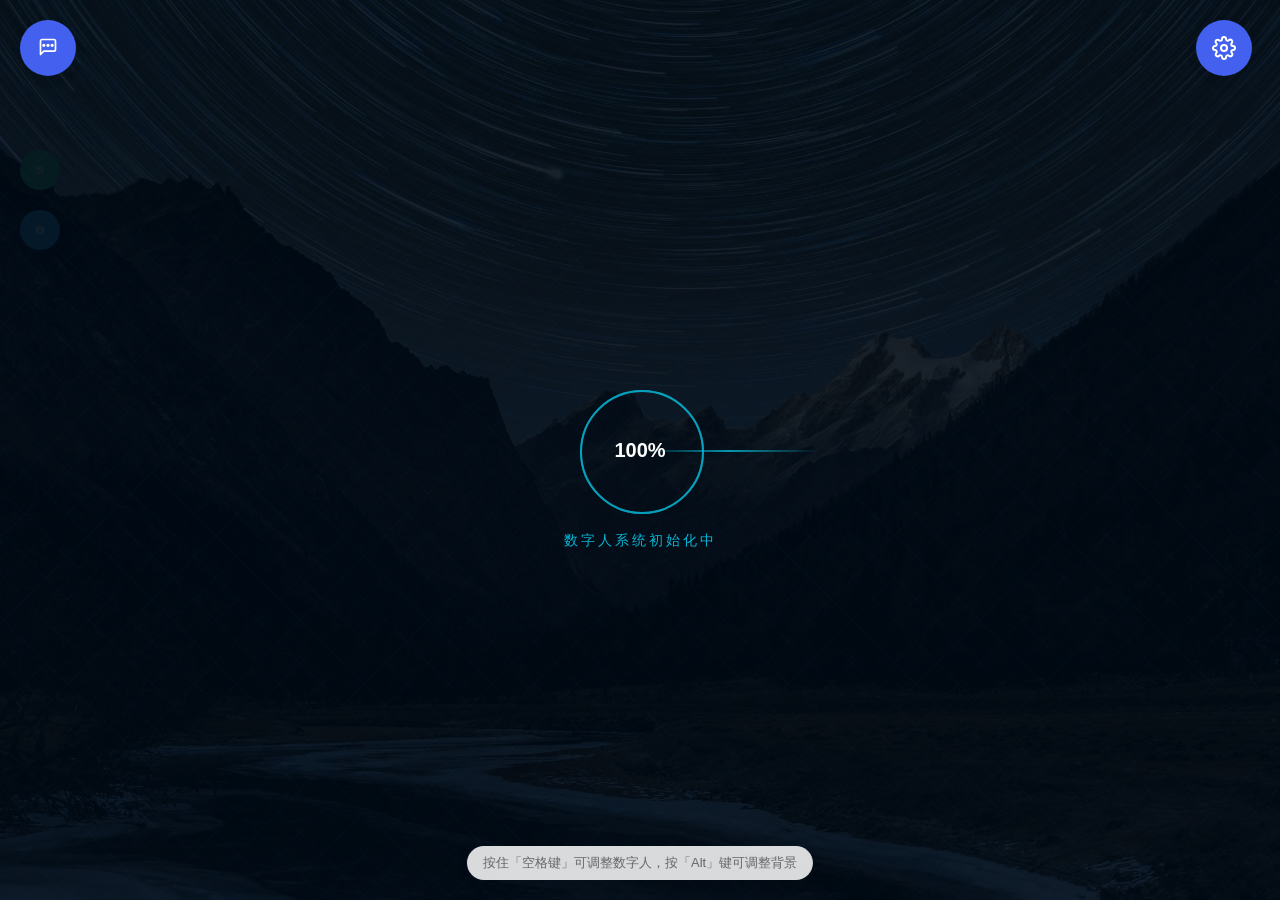
==== commit a747a49a: "删除bgm记录逻辑" ====
--- a/webrtcapi-asr.html
+++ b/webrtcapi-asr.html
@@ -2023,17 +2023,17 @@
                     <div class="form-group">
                         <label for="toleranceSlider">绿幕识别容差</label>
                         <div class="range-container">
-                            <input type="range" id="toleranceSlider" min="0" max="255" value="36">
+                            <input type="range" id="toleranceSlider" min="0" max="255" value="40">
 <!--                            <span class="range-value" id="toleranceValue">50</span>-->
-                            <input type="number" class="range-value" id="toleranceValue" min="0" max="255" value="36">
+                            <input type="number" class="range-value" id="toleranceValue" min="0" max="255" value="40">
                         </div>
                     </div>
                     <div class="form-group">
                         <label for="toleranceSlider">抗锯齿系数</label>
                         <div class="range-container">
-                            <input type="range" id="antialiasingSlider" min="0" max="255" value="36">
+                            <input type="range" id="antialiasingSlider" min="0" max="255" value="125">
                             <!--                            <span class="range-value" id="toleranceValue">50</span>-->
-                            <input type="number" class="range-value" id="antialiasingValue" min="0" max="255" value="36">
+                            <input type="number" class="range-value" id="antialiasingValue" min="0" max="255" value="125">
                         </div>
                     </div>
                 </div>
@@ -5948,5 +5948,73 @@
     </script>
     <!-- 引入音乐播放器脚本 -->
     <script src="music-player.js"></script>
+
+    <!-- 添加背景音乐预设 -->
+    <script>
+        // 简便的预设音乐添加函数
+        window.addDefaultMusic = function(path, name = null) {
+            // 如果没有提供名称，从路径中提取
+            if (!name) {
+                const parts = path.split('/');
+                name = parts[parts.length - 1];
+            }
+            
+            console.log(`尝试添加预设音乐: ${name} (${path})`);
+            
+            // 检查播放列表中是否已存在该音乐
+            if (window.addMusicItem) {
+                // 创建音频元素加载音频
+                const audio = new Audio(path);
+                
+                // 监听元数据加载完成事件
+                audio.addEventListener('loadedmetadata', function() {
+                    // 创建音乐项
+                    const musicItem = {
+                        name: name,
+                        url: path,
+                        fileInfo: {
+                            name: name,
+                            type: 'audio/mp3',
+                            lastModified: new Date().getTime(),
+                            size: 0
+                        }
+                    };
+                    
+                    // 添加到播放列表
+                    window.addMusicItem(musicItem);
+                    console.log(`成功添加预设音乐: ${name}`);
+                });
+                
+                // 处理加载错误
+                audio.addEventListener('error', function() {
+                    console.error(`预设音乐加载失败: ${path}`);
+                });
+                
+                // 加载音频
+                audio.load();
+            } else {
+                console.log('音乐播放器尚未初始化，将在初始化后添加');
+                // 添加一个DOMContentLoaded事件监听器
+                document.addEventListener('DOMContentLoaded', function checkPlayer() {
+                    if (window.addMusicItem) {
+                        window.addDefaultMusic(path, name);
+                        document.removeEventListener('DOMContentLoaded', checkPlayer);
+                    }
+                });
+            }
+            return true;
+        };
+        
+        // 初始化预设背景音乐
+        document.addEventListener('DOMContentLoaded', function() {
+            // 添加默认背景音乐，只需一行代码
+            window.addDefaultMusic('./static/music/bgm.mp3');
+            window.addDefaultMusic('./static/music/bgm1.mp3');
+            
+            // 后续如需添加更多预设音乐，只需添加类似下面的代码：
+            // window.addDefaultMusic('./static/music/另一首音乐.mp3');
+            // window.addDefaultMusic('./static/music/custom.mp3', '自定义名称');
+        });
+    </script>
 </body>
 </html>
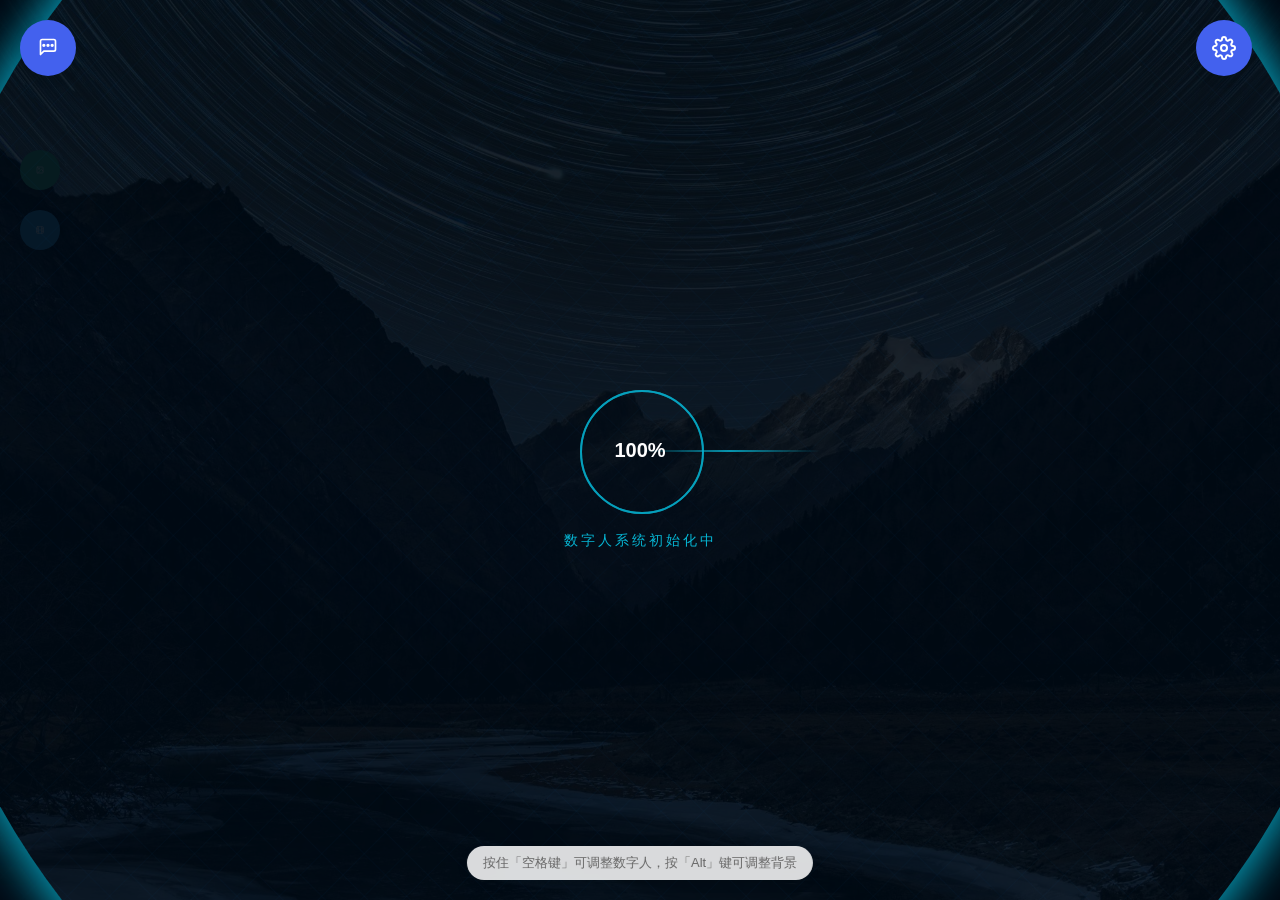
==== commit 695eefb6: "初步适配的小屏的弹窗逻辑和数字人移动逻辑" ====
--- a/webrtcapi-asr.html
+++ b/webrtcapi-asr.html
@@ -5486,7 +5486,7 @@
                 // autoHideElements.forEach(el=>resetAutoHideTimer(el));
             });
             document.addEventListener('touchstart', ()=>{
-                检查是否在播放媒体
+                // 检查是否在播放媒体
                 const player = document.getElementById('tech-media-player');
                 if (player && player.classList.contains('active')) {
                     return; // 如果正在播放媒体，不重置UI显示
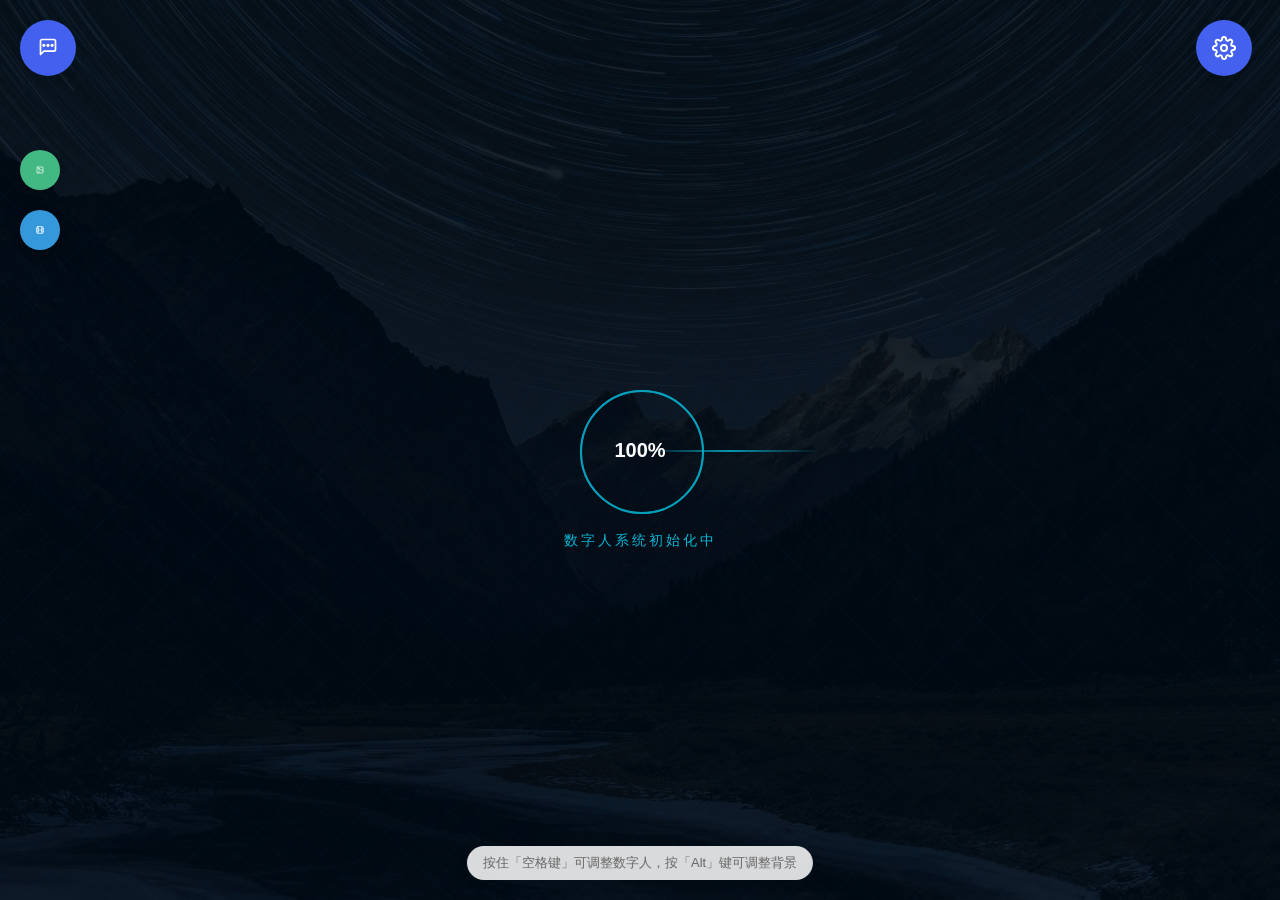
==== commit 524f004a: "修改部分1:1的图和视频的展示" ====
--- a/webrtcapi-asr.html
+++ b/webrtcapi-asr.html
@@ -734,13 +734,47 @@
         #chat-modal .modal-scroll-container {
             padding: 20px; /* 这里设置你想要的 padding 值 */
             /* opacity: 0.65; */
-        }
-
-        #chat-modal .modal-scroll-container .div {
-            white-space: nowrap;
-            overflow: visible;
-            word-break: break-all;
-            overflow-wrap: break-word;
+            overflow-y: auto;
+            -webkit-overflow-scrolling: touch; /* 增加iOS滚动惯性 */
+            overscroll-behavior: contain; /* 防止滚动穿透 */
+        }
+        
+        /* 手机端对话框底部居中样式 */
+        @media (max-width: 768px) {
+            #chat-modal {
+                left: 0 !important;
+                right: 0 !important;
+                top: auto !important;
+                bottom: 120px !important;
+                width: 100vw !important;
+                max-width: 100vw !important;
+                height: 160px !important;
+                max-height: 20vh !important;
+                border-radius: 16px 16px 0 0 !important;
+            }
+            
+            #chat-modal .modal-scroll-container {
+                /* 为移动设备添加特殊样式 */
+                height: 100%;
+                overflow-y: scroll; /* 强制显示滚动 */
+                -webkit-overflow-scrolling: touch;
+                touch-action: pan-y; /* 允许Y轴滚动 */
+                scrollbar-width: thin;
+            }
+            
+            /* 滚动提示 */
+            #chat-modal::after {
+                content: "";
+                position: absolute;
+                bottom: 5px;
+                left: 50%;
+                transform: translateX(-50%);
+                width: 40px;
+                height: 4px;
+                background-color: rgba(255, 255, 255, 0.5);
+                border-radius: 2px;
+                z-index: 1010;
+            }
         }
 
         #show-chat-modal {
@@ -774,6 +808,7 @@
             align-items: center;
             transition: var(--transition);
             border: none;
+            z-index: 1002; /* 设置在数字人canvas(1000)之上，但在科技感媒体播放器(1005)之下 */
             /* display: none; */
         }
         
@@ -793,6 +828,7 @@
             align-items: center;
             justify-content: center;
             transition: var(--transition);
+            z-index: 1002; /* 设置在数字人canvas(1000)之上，但在科技感媒体播放器(1005)之下 */
         }
         
         #test-media-player-btn:hover {
@@ -1873,6 +1909,14 @@
                                     height: 100%;
                                     object-fit: cover;
                                 }
+                                .bg-preset-item video {
+                                    position: absolute;
+                                    top: 0;
+                                    left: 0;
+                                    width: 100%;
+                                    height: 100%;
+                                    object-fit: cover;
+                                }
                             </style>
                             
                             <!-- 第一行图片 -->
@@ -1912,6 +1956,16 @@
                                 </div>
                                 <div class="bg-preset-item" data-bg-url="static\images/sz-bg8.png">
                                     <img src="static\images/sz-bg8.png" alt="未来科技竖屏4">
+                                </div>
+                            </div>
+
+                            <!-- 第五行动态 -->
+                            <div class="bg-presets-row">
+                                <div class="bg-preset-item" data-bg-url="static\videos/outup.mp4">
+                                    <video src="static\videos/outup.mp4" alt="未来科技竖屏3">
+                                </div>
+                                <div class="bg-preset-item" data-bg-url="static\videos/outup.mp4">
+                                    <video src="static\videos/outup.mp4" alt="未来科技竖屏4">
                                 </div>
                             </div>
                         </div>
@@ -5679,6 +5733,121 @@
                     });
                 }
             })();
+
+            // 触摸拖动事件
+            chatModal.addEventListener('touchstart', (e) => {
+                // 如果点击的是关闭按钮或控制元素，不触发拖动
+                if (e.target.closest('.close-button') || 
+                    e.target.tagName === 'INPUT' || 
+                    e.target.tagName === 'BUTTON' ||
+                    e.target.closest('.form-group')) return;
+                
+                // 获取聊天内容容器
+                const chatContent = document.getElementById('chat-content');
+                
+                // 如果触摸开始在聊天内容区域，则判断为滚动操作而非拖动操作
+                if (e.target === chatContent || chatContent.contains(e.target)) {
+                    // 允许默认的触摸行为（滚动）
+                    return;
+                }
+                
+                if (e.touches.length === 1) {
+                    // 阻止默认行为，防止滚动
+                    e.preventDefault();
+                    
+                    isChatModalDragging = true;
+                    const touch = e.touches[0];
+                    
+                    // 获取当前位置
+                    const rect = chatModal.getBoundingClientRect();
+                    
+                    // 计算触摸点相对于模态框的偏移
+                    chatModalOffsetX = touch.clientX - rect.left;
+                    chatModalOffsetY = touch.clientY - rect.top;
+                    
+                    // 保存原始样式，用于在拖动后恢复
+                    chatModal.dataset.originalTransform = chatModal.style.transform || '';
+                    chatModal.dataset.originalLeft = chatModal.style.left || '';
+                    chatModal.dataset.originalTop = chatModal.style.top || '';
+                    chatModal.dataset.originalRight = chatModal.style.right || '';
+                    chatModal.dataset.originalBottom = chatModal.style.bottom || '';
+                    
+                    // 确保在拖动前清除transform，防止影响拖动
+                    chatModal.style.transform = 'none';
+                    
+                    // 设置为绝对定位，确保可以通过left/top移动
+                    chatModal.style.position = 'absolute';
+                    chatModal.style.bottom = 'auto';
+                    chatModal.style.right = 'auto';
+                    chatModal.style.left = rect.left + 'px';
+                    chatModal.style.top = rect.top + 'px';
+                    
+                    // 增加视觉反馈
+                    chatModal.style.userSelect = 'none';
+                }
+            });
+            
+            // 为聊天内容区域添加触摸滚动支持
+            const enhanceTouchScrolling = () => {
+                const chatContent = document.getElementById('chat-content');
+                if (!chatContent) return;
+                
+                // 初始触摸位置
+                let touchStartY = 0;
+                // 当前滚动位置
+                let scrollTop = 0;
+                // 是否正在滚动
+                let isScrolling = false;
+                
+                chatContent.addEventListener('touchstart', (e) => {
+                    if (isChatModalDragging) return; // 如果正在拖动模态框，不处理滚动
+                    
+                    // 记录初始触摸位置
+                    touchStartY = e.touches[0].clientY;
+                    // 记录当前滚动位置
+                    scrollTop = chatContent.scrollTop;
+                    // 标记正在滚动
+                    isScrolling = true;
+                    
+                    // 允许继续传播事件，但不阻止默认行为（原生滚动）
+                }, { passive: true });
+                
+                chatContent.addEventListener('touchmove', (e) => {
+                    if (!isScrolling || isChatModalDragging) return;
+                    
+                    // 计算触摸移动距离
+                    const touchDeltaY = touchStartY - e.touches[0].clientY;
+                    
+                    // 设置新的滚动位置
+                    chatContent.scrollTop = scrollTop + touchDeltaY;
+                    
+                    // 如果滚动到了顶部或底部，允许页面继续滚动
+                    const isAtTop = chatContent.scrollTop === 0;
+                    const isAtBottom = chatContent.scrollHeight - chatContent.scrollTop === chatContent.clientHeight;
+                    
+                    if ((isAtTop && touchDeltaY < 0) || (isAtBottom && touchDeltaY > 0)) {
+                        // 允许页面滚动
+                    } else {
+                        // 阻止页面滚动
+                        e.preventDefault();
+                    }
+                }, { passive: false });
+                chatContent.addEventListener('touchend', () => {
+                    isScrolling = false;
+                }, { passive: true });
+                
+                chatContent.addEventListener('touchcancel', () => {
+                    isScrolling = false;
+                }, { passive: true });
+                
+                // 添加CSS使其在iOS上滚动更流畅
+                chatContent.style.webkitOverflowScrolling = 'touch';
+                chatContent.style.overflowY = 'auto';
+                console.log('已启用聊天内容区域的触摸滚动增强');
+            };
+            
+            // 初始化触摸滚动支持
+            enhanceTouchScrolling();
         });
     </script>
     
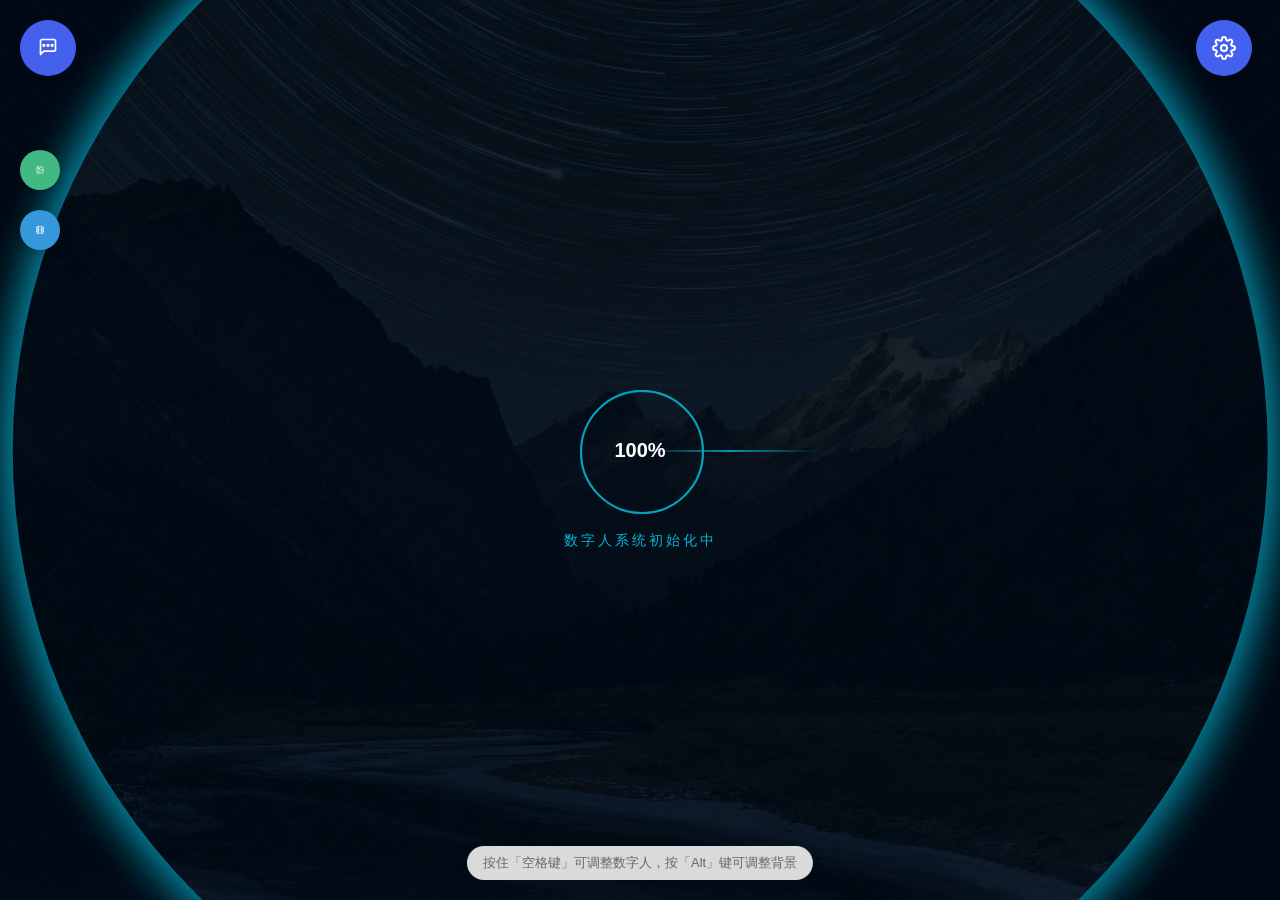
==== commit 49b7e241: "配合图片展示，数字人说完话之后关闭媒体播放框" ====
--- a/webrtcapi-asr.html
+++ b/webrtcapi-asr.html
@@ -880,6 +880,16 @@
         }
 
         #test-chat-media svg, #show-chat-modal svg {
+            width: 20px;
+            height: 20px;
+        }
+
+        #test-human-media:hover {
+            transform: scale(1.1);
+            background-color: #35A171;
+        }
+
+        #test-human-media svg {
             width: 20px;
             height: 20px;
         }
@@ -1567,8 +1577,6 @@
                         },
                         method: 'POST'
                     });
-                    
-                    addChatMessage(message, 'right', false, 'audio');
                     
                     // 处理响应
                     if (!response.ok) {
@@ -1641,6 +1649,14 @@
             <polyline points="21 15 16 10 5 21"></polyline>
         </svg>
     </button>
+    <!-- 测试媒体请求的按钮 -->
+    <!-- <button id="test-human-media" style="display: none;">
+        <svg xmlns="http://www.w3.org/2000/svg" viewBox="0 0 24 24" fill="none" stroke="currentColor" stroke-width="2" stroke-linecap="round" stroke-linejoin="round">
+            <circle cx="12" cy="12" r="10"></circle>
+            <line x1="12" y1="8" x2="12" y2="16"></line>
+            <line x1="8" y1="12" x2="16" y2="12"></line>
+        </svg>
+    </button> -->
     
     <!-- 新增：测试媒体播放框按钮 -->
     <button id="test-media-player-btn">
@@ -6184,6 +6200,14 @@
             // window.addDefaultMusic('./static/music/另一首音乐.mp3');
             // window.addDefaultMusic('./static/music/custom.mp3', '自定义名称');
         });
+
+        // document.getElementById('test-human-media').addEventListener('click', function() {
+        //     console.log('正在发送媒体请求...');
+        //     fetch(`${window.protocol}://${window.mediaHost}/human`)
+        //         .then(response => response.json())
+        //         .then(data => console.log('请求成功:', data))
+        //         .catch(error => console.error('请求失败:', error));
+        // });
     </script>
 </body>
 </html>
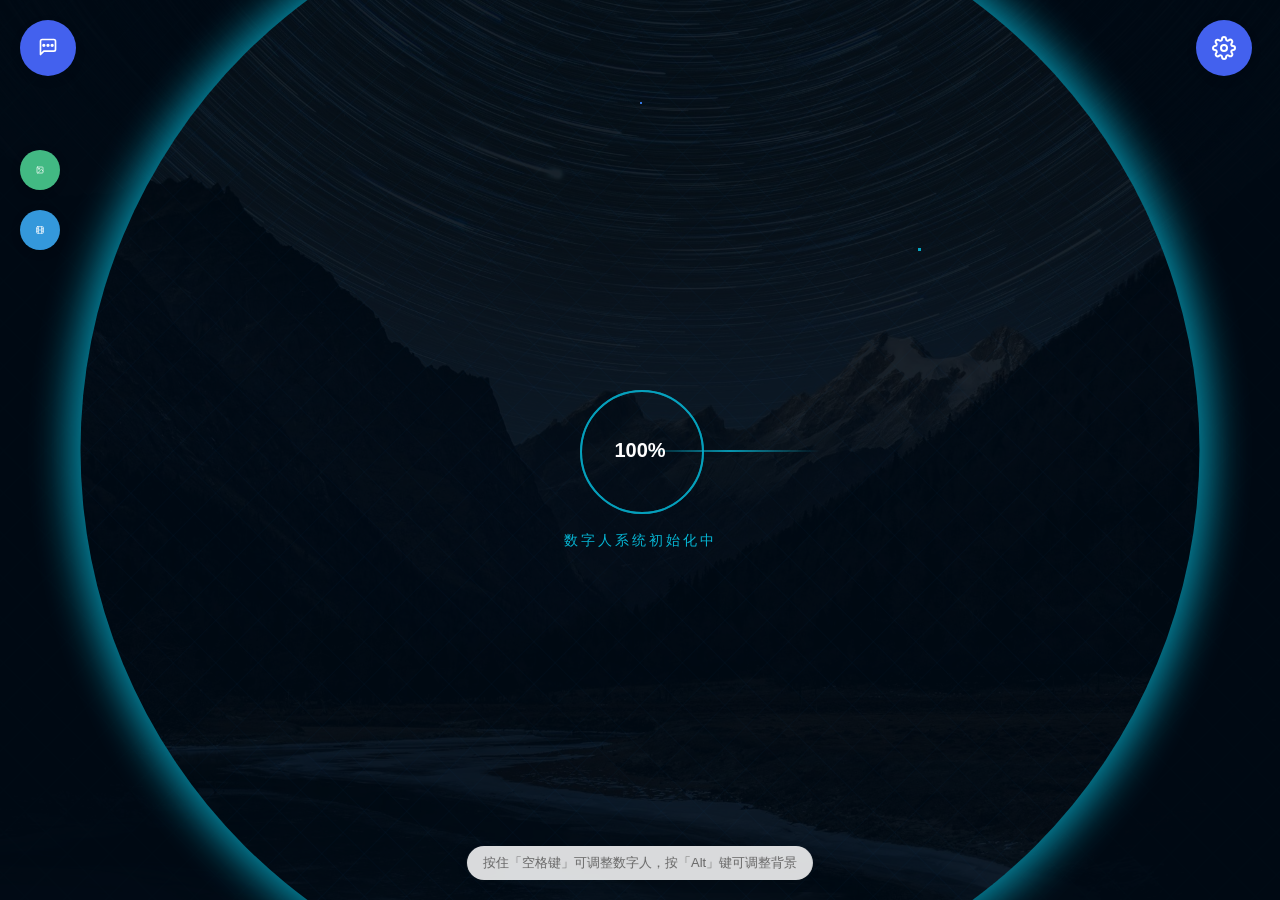
==== commit 356c0cd8: "新增登录注册页" ====
--- a/webrtcapi-asr.html
+++ b/webrtcapi-asr.html
@@ -1676,6 +1676,8 @@
     <button id="open-asr-page" style="display: none; margin: 0 10px; padding: 8px 16px; background-color: #4361ee; color: white; border: none; border-radius: 4px; cursor: pointer;">
         打开语音识别页面
     </button>
+
+    
 
     <!-- &lt;!&ndash; 弹窗遮罩层 &ndash;&gt;-->
     <!-- <div id="modal-overlay"></div>-->
@@ -1976,14 +1978,14 @@
                             </div>
 
                             <!-- 第五行动态 -->
-                            <div class="bg-presets-row">
+                            <!-- <div class="bg-presets-row">
                                 <div class="bg-preset-item" data-bg-url="static\videos/outup.mp4">
                                     <video src="static\videos/outup.mp4" alt="未来科技竖屏3">
                                 </div>
                                 <div class="bg-preset-item" data-bg-url="static\videos/outup.mp4">
                                     <video src="static\videos/outup.mp4" alt="未来科技竖屏4">
                                 </div>
-                            </div>
+                            </div> -->
                         </div>
                     </div>
 
@@ -2525,7 +2527,7 @@
                         人脸检测
                     </div>
                     <!-- 人脸检测摄像头（移动到主体中，初始隐藏但不会自动隐藏） -->
-                    <div id="face-detection-container" style="display: none!important; position: fixed; top: 20px; right: 20px; z-index: 1010; background: rgba(0,0,0,0.6); border-radius: 8px; overflow: hidden; box-shadow: 0 4px 15px rgba(0,0,0,0.3);">
+                    <div id="face-detection-container" style="display:none; position: fixed; top: 20px; right: 20px; z-index: 1010; background: rgba(0,0,0,0.6); border-radius: 8px; overflow: hidden; box-shadow: 0 4px 15px rgba(0,0,0,0.3);">
                         <video id="face-video" width="320" height="240" autoplay muted style="transform: scaleX(-1);"></video>
                         <canvas id="face-canvas" width="320" height="240" style="position: absolute; top: 0; left: 0; transform: scaleX(-1);"></canvas>
                         <div id="face-status" style="position: absolute; bottom: 10px; left: 10px; color: white; font-size: 14px; background: rgba(0,0,0,0.5); padding: 5px 10px; border-radius: 4px;">等待检测...</div>
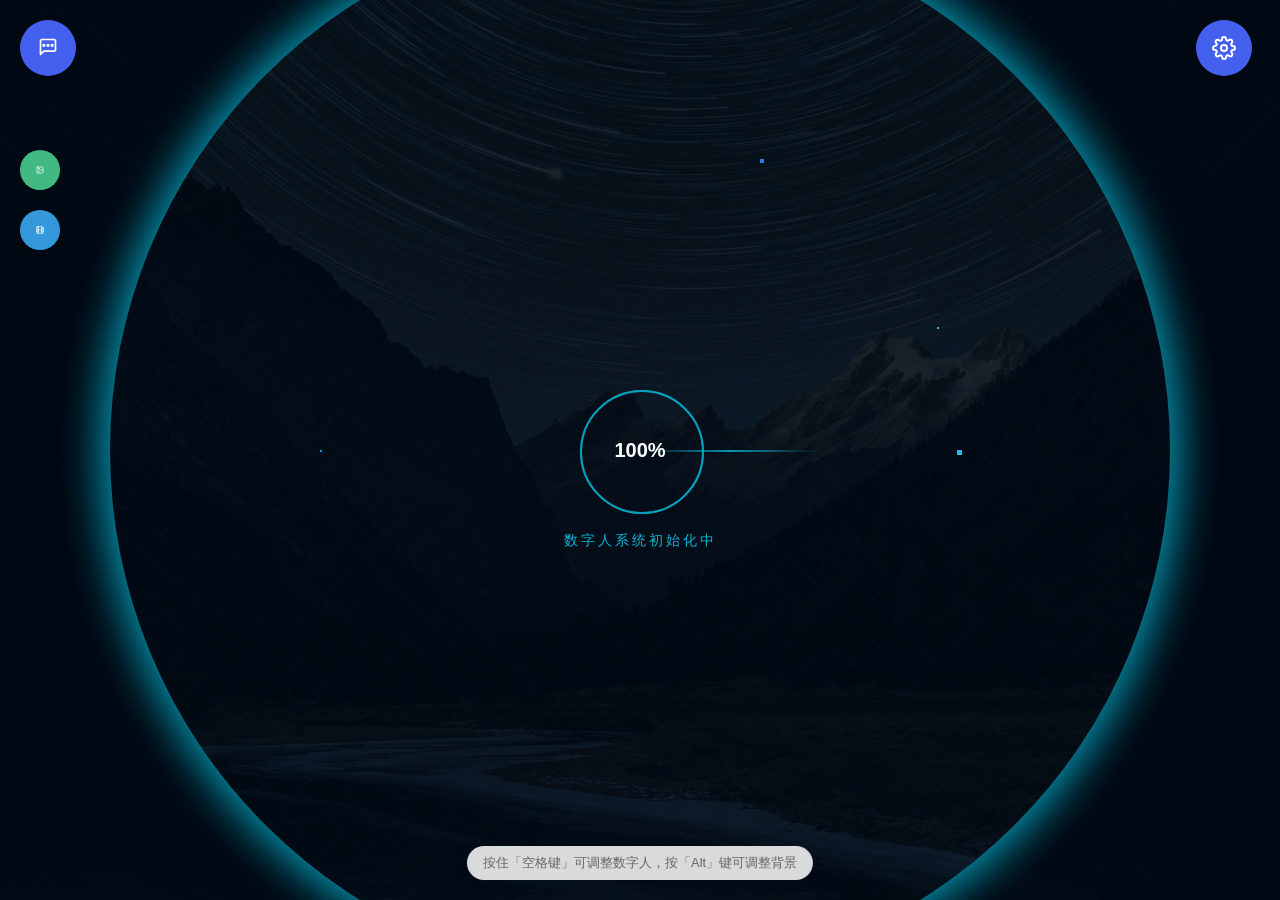
==== commit e6a24834: "接受ws音乐消息，播放音乐至背景音乐，关键词关闭继续音乐播放" ====
--- a/webrtcapi-asr.html
+++ b/webrtcapi-asr.html
@@ -1564,6 +1564,13 @@
             // 处理队列中的所有消息
             for (const message of faceDetectionQueue) {
                 try {
+                    
+                    const stopMusicResult = window.parent.checkAndStopMusic(message, ['暂停音乐', '音乐暂停', '关闭音乐', '音乐关闭']);
+                    const playMusicResult = window.parent.checkAndPlayMusic(message, ['播放音乐', '音乐继续', '继续播放']);
+                    if (stopMusicResult || playMusicResult) {
+                        console.log('检测到音乐控制命令，仅处理音乐控制，不发送到对话系统');
+                        return;
+                    }
                     // 发送消息到后端
                     const response = await fetch(`http://${window.parent.host}/human`, {
                         body: JSON.stringify({
